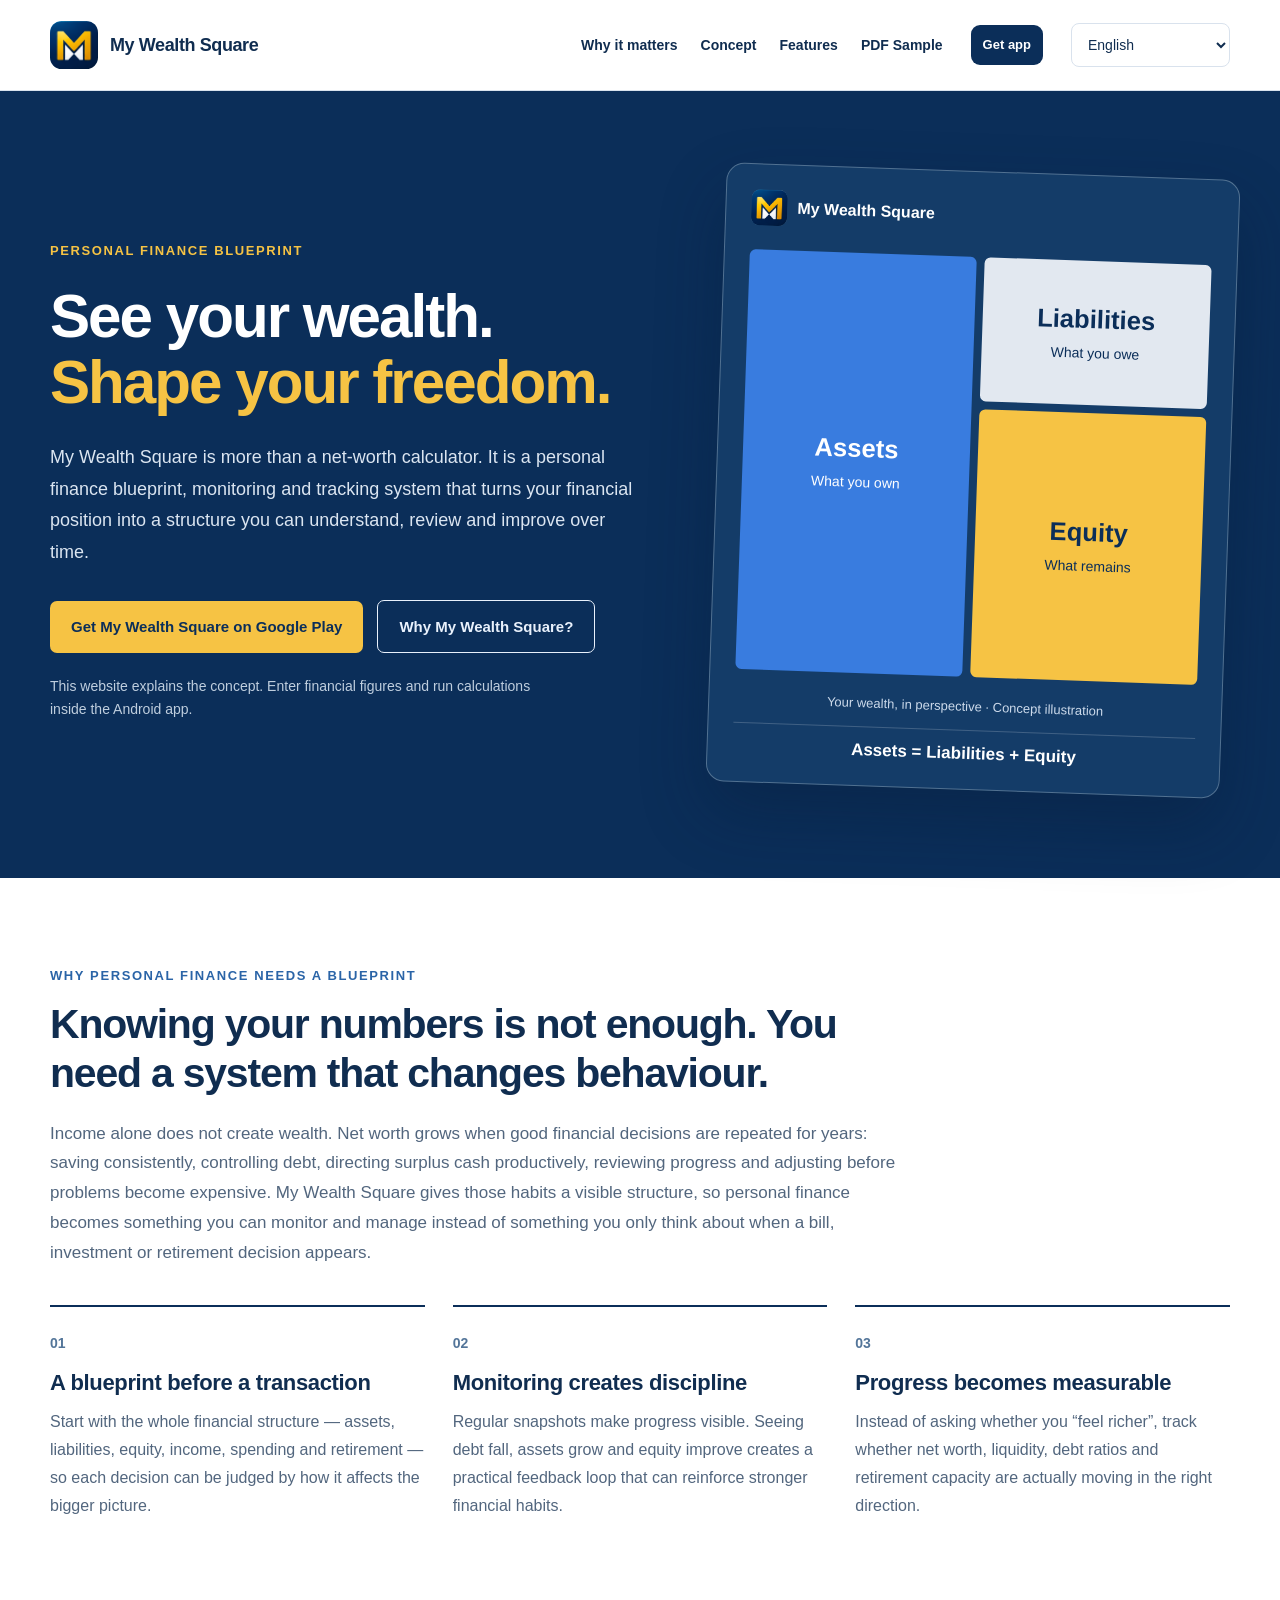
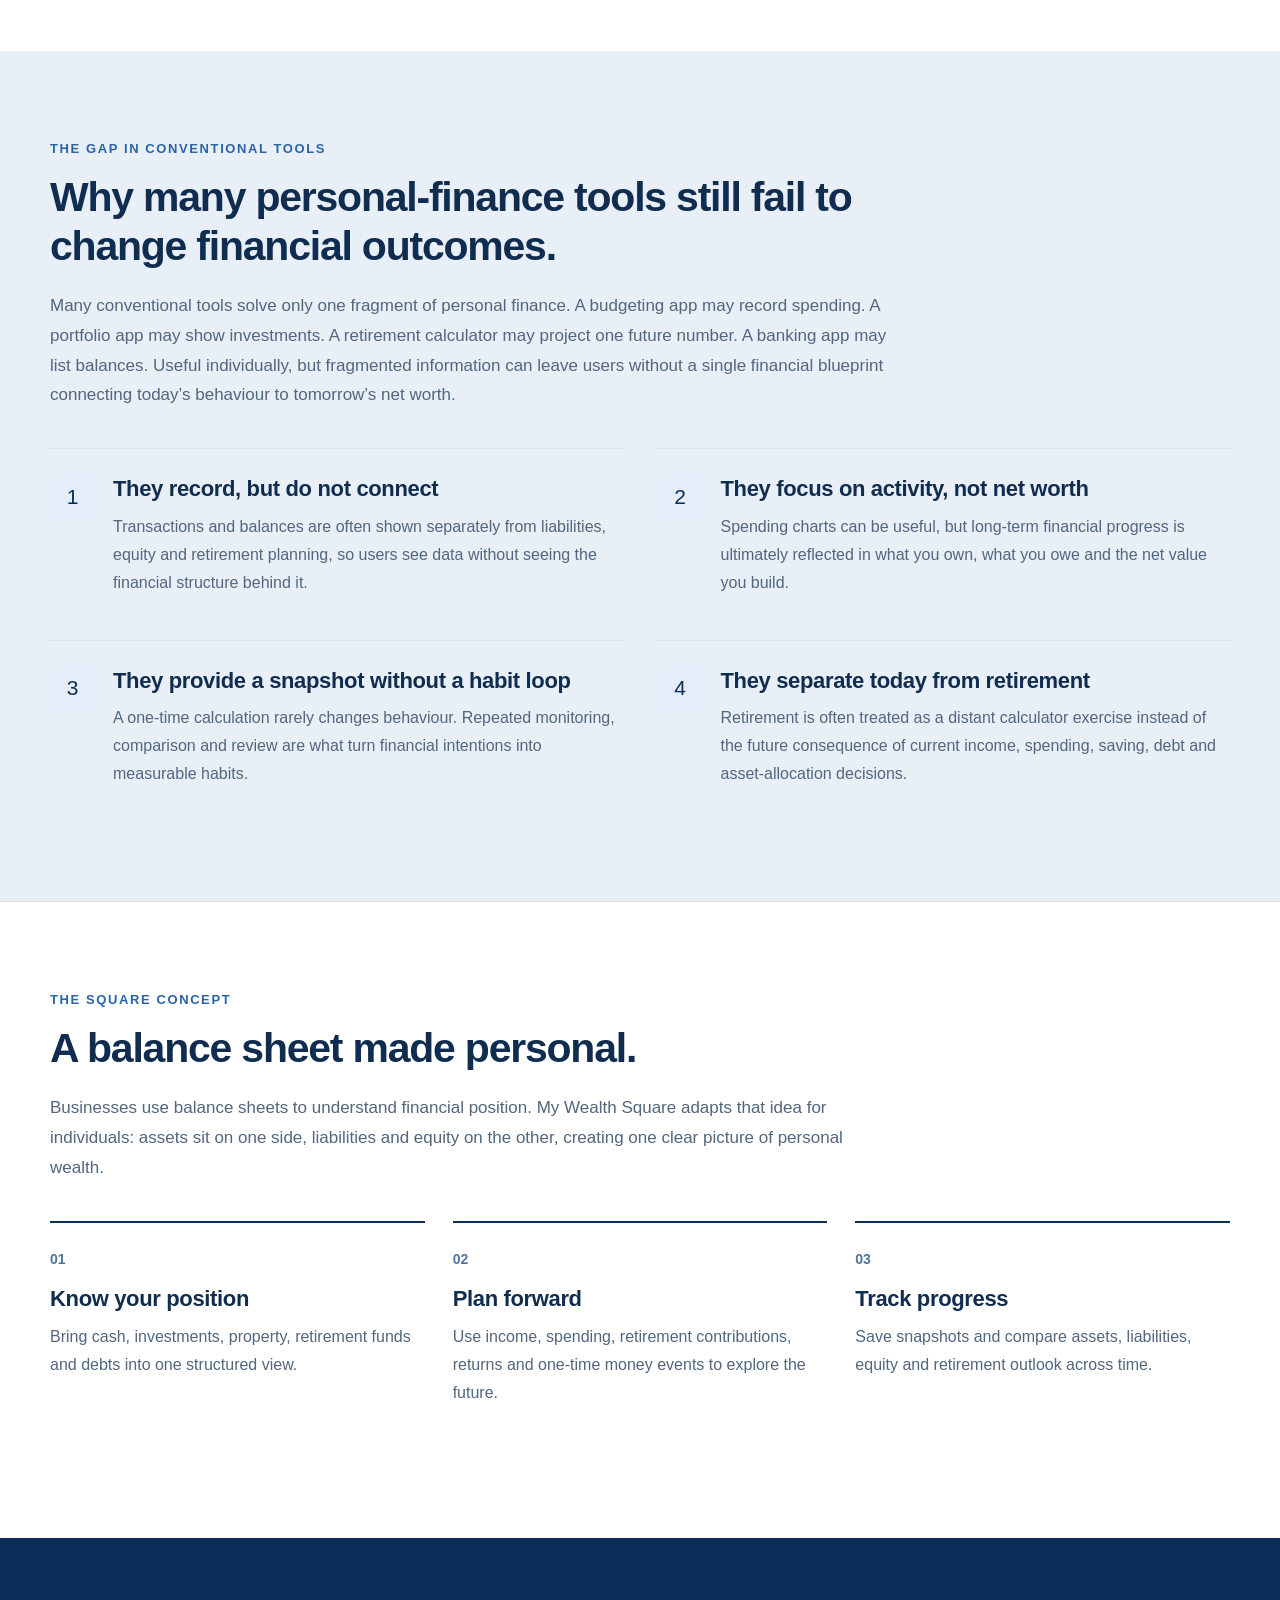
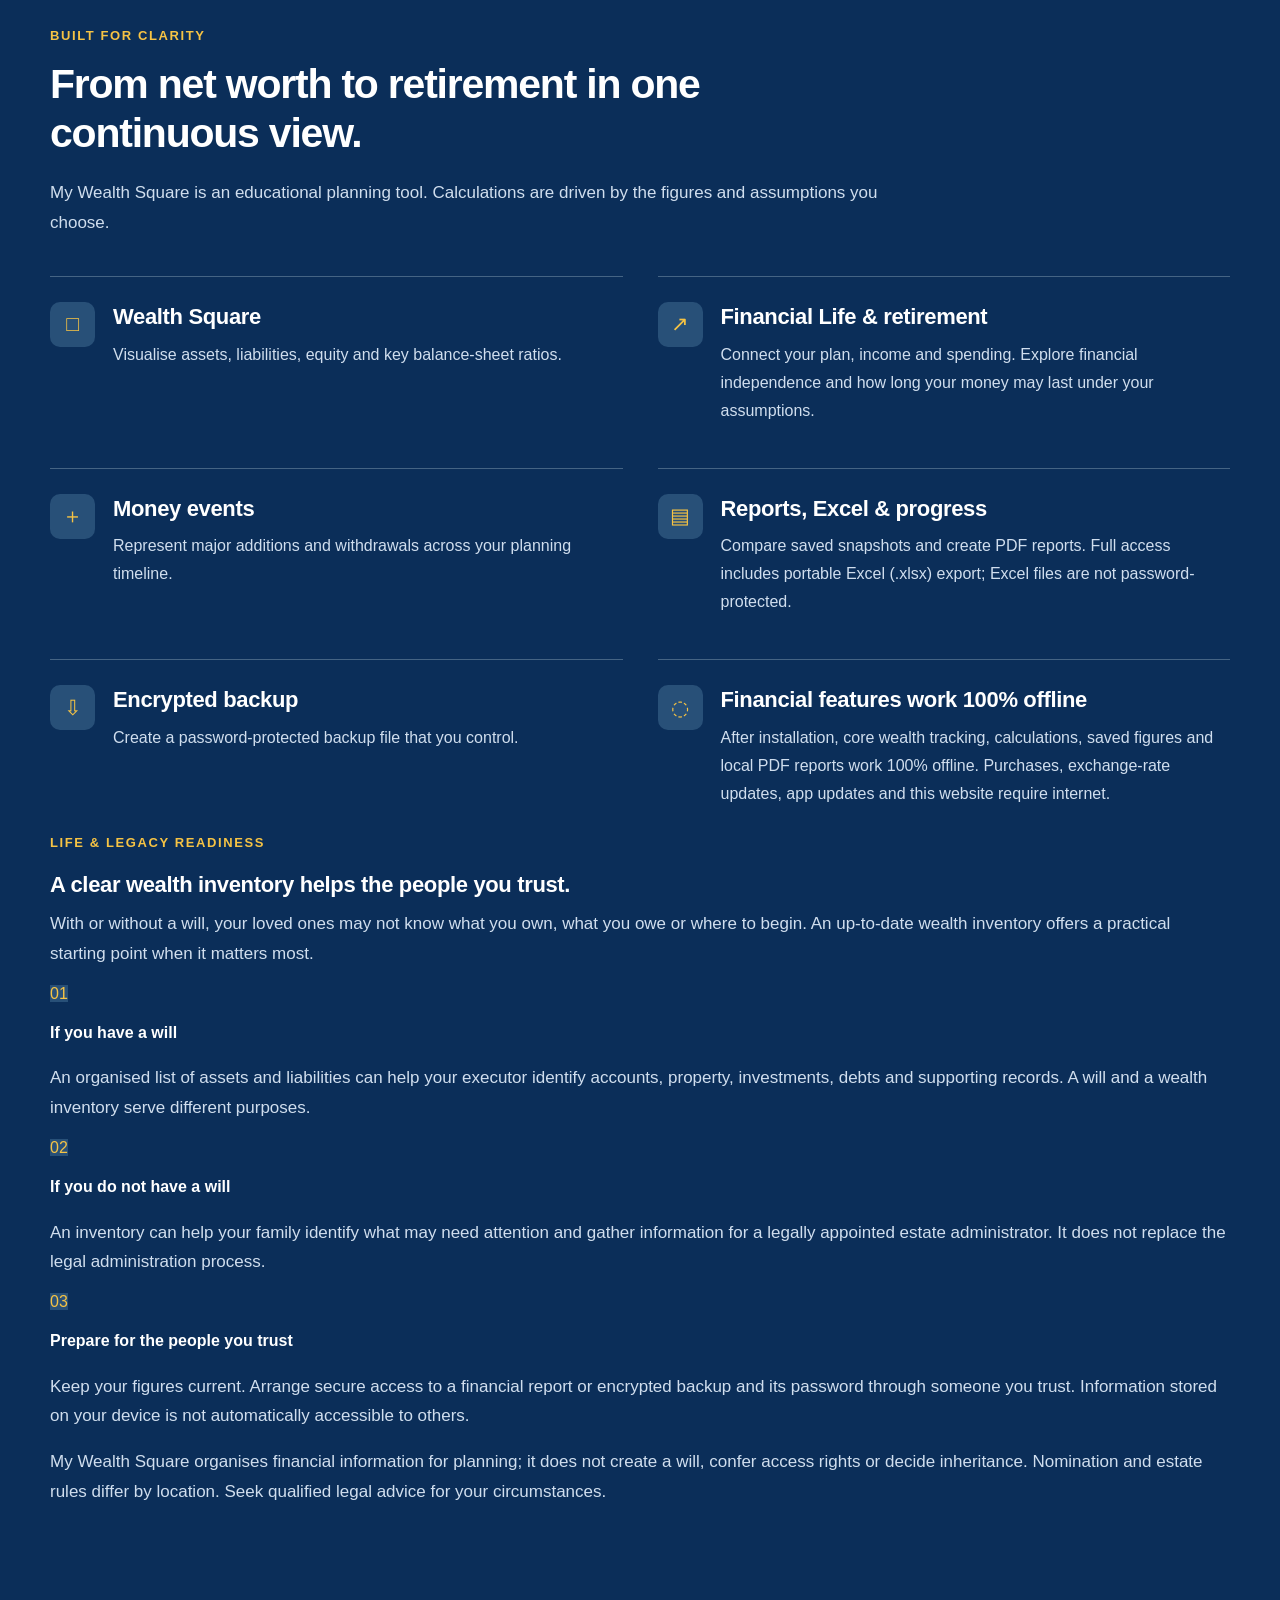
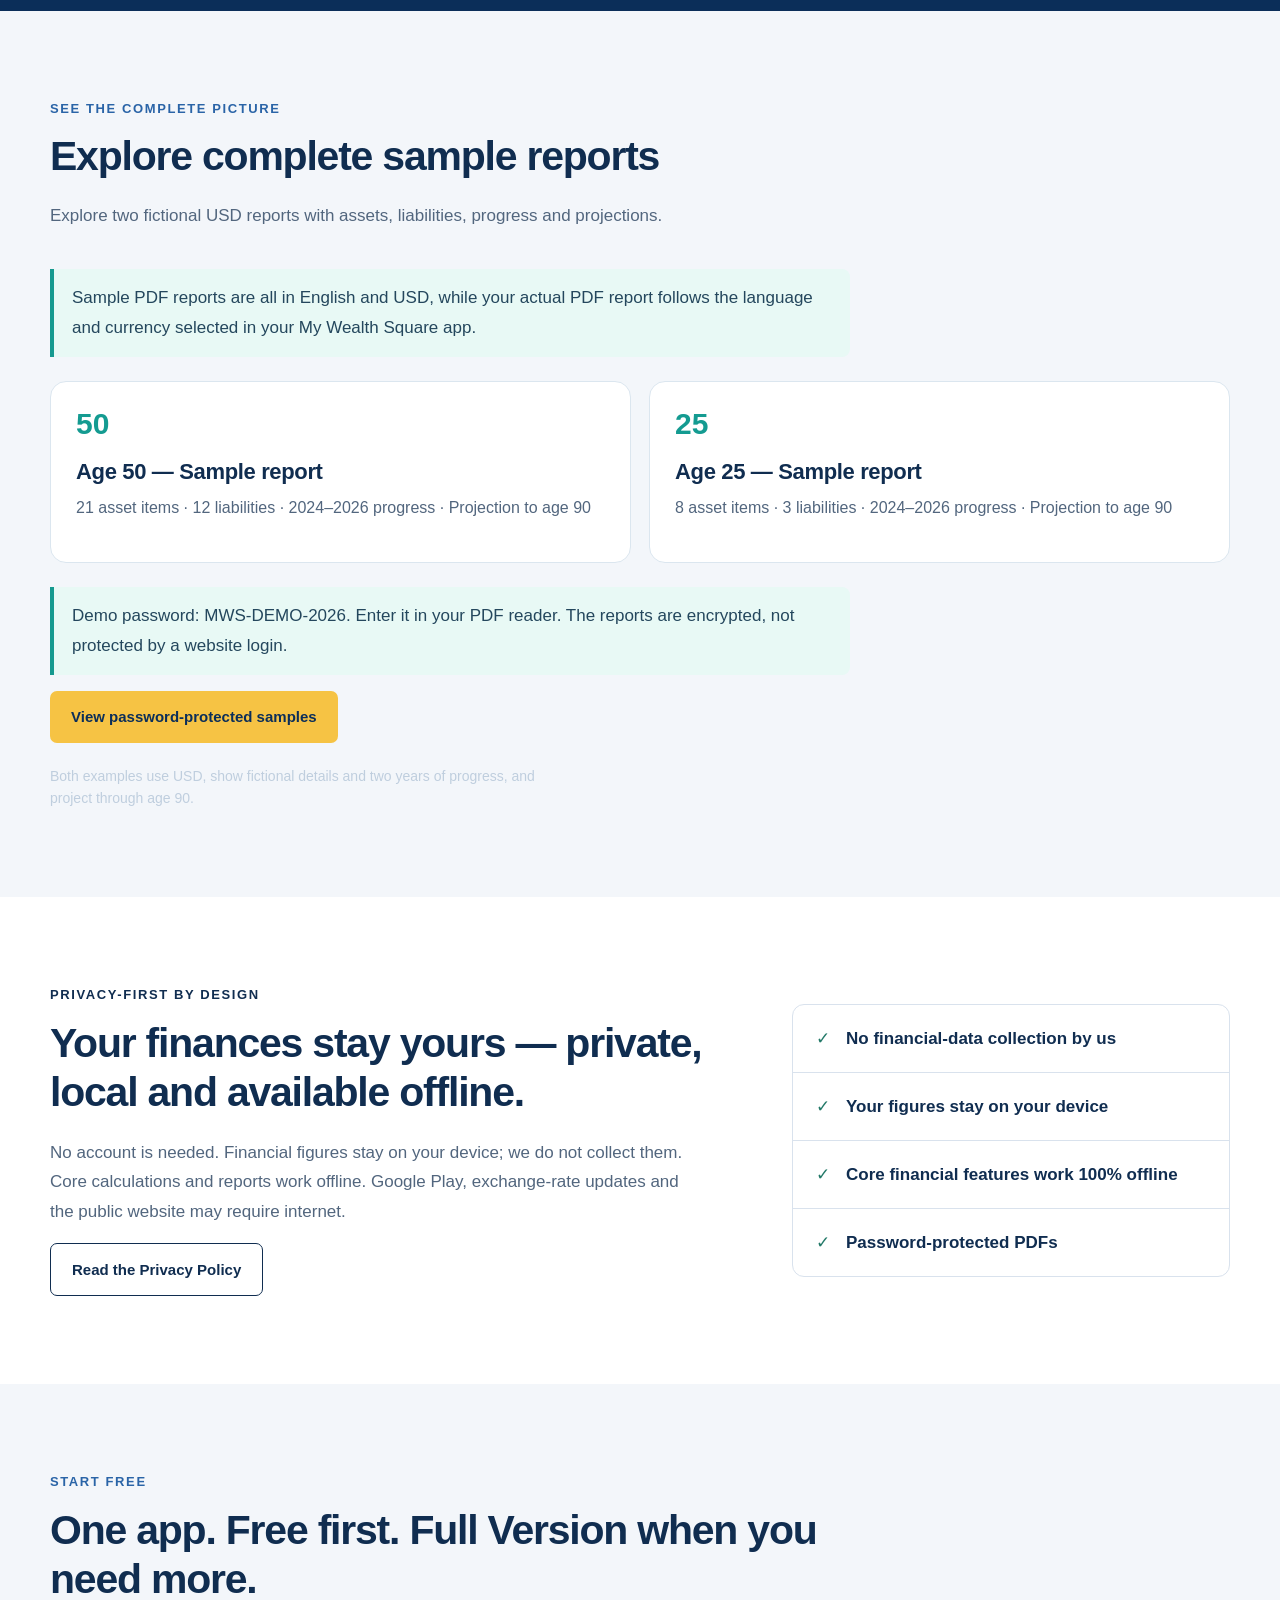
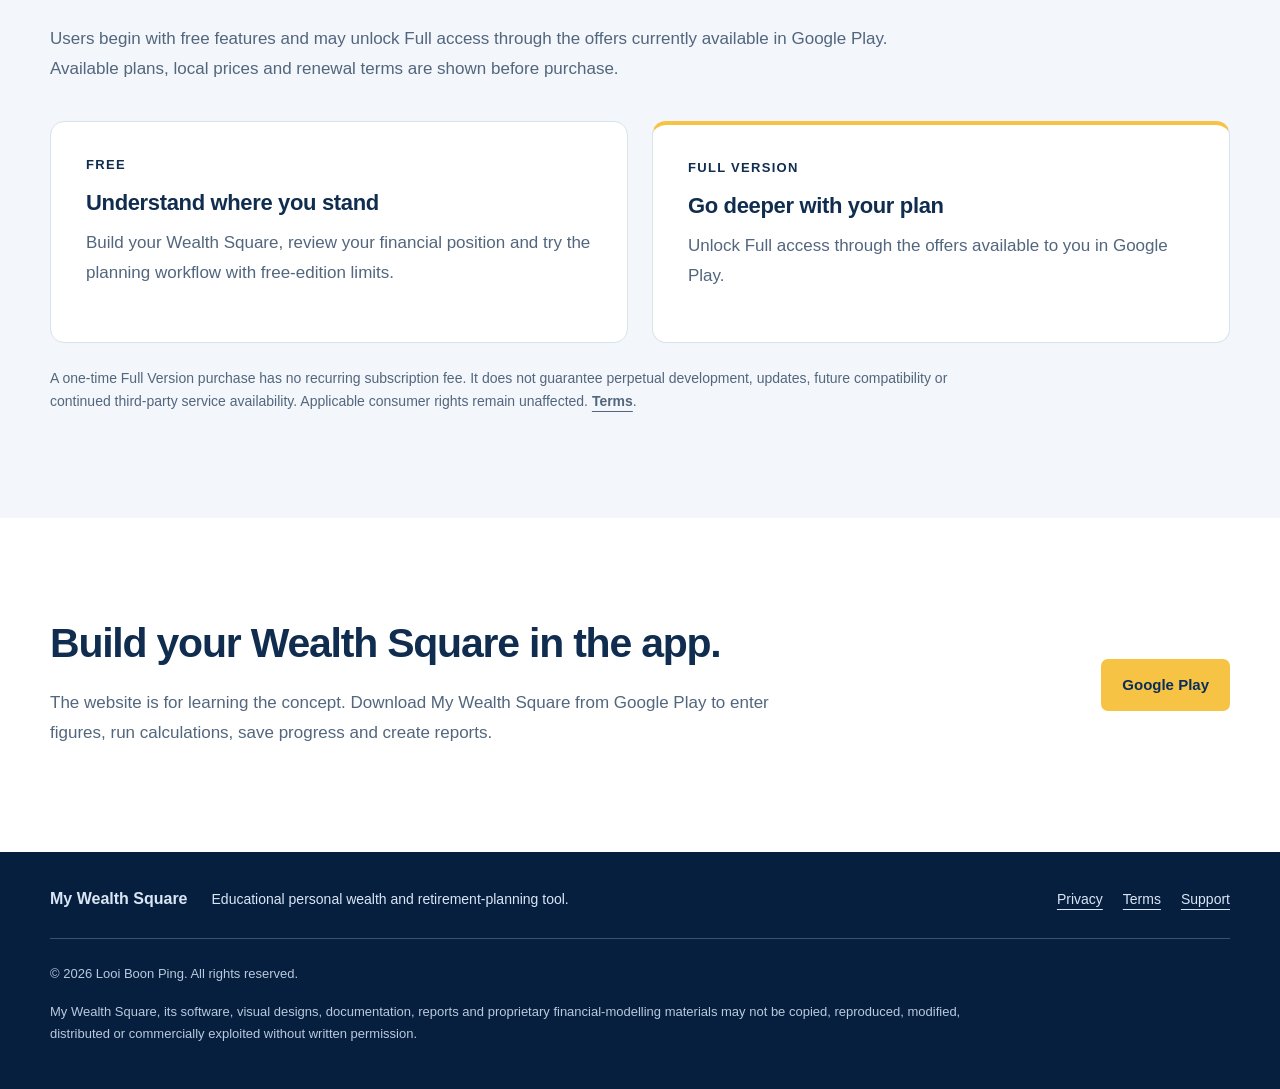
==== index.html @ 9daf4658 "Website: explain wealth inventory for loved ones with or without a will" ====
<!doctype html>
<html lang="en" translate="no" class="notranslate">
<head><link rel="icon" href="./assets/mws-approved-logo.jpg" type="image/jpeg">
  <meta charset="UTF-8" />
  <meta name="google" content="notranslate" />
  <meta name="viewport" content="width=device-width, initial-scale=1.0" />
  <meta name="google-site-verification" content="MlHco7fYLUif7n3JPSiI1gh4e2xzQkcpK6tDUPB565c" />
  <meta name="theme-color" content="#0b1f3a" />
  <meta name="description" content="My Wealth Square helps you organise a private wealth inventory, understand your net worth, plan your financial life and prepare clearer information for your loved ones." />
  <title>My Wealth Square — See your wealth. Shape your freedom.</title>
  <link rel="stylesheet" href="./styles.css" />
</head>
<body>
<header class="topbar">
  <div class="wrap nav">
    <a class="brand" href="./" aria-label="My Wealth Square home">
      <img src="./assets/mws-approved-logo.jpg" alt="" width="48" height="48">
      <span>My Wealth Square</span>
    </a>
    <nav class="links">
      <a href="#why" data-k="navWhy">Why it matters</a>
      <a href="#concept" data-k="navConcept">Concept</a>
      <a href="#features" data-k="navFeatures">Features</a>
      <a href="#samples" data-k="sampleNav">PDF Sample</a>
    </nav>
    <a class="nav-get-app" href="https://play.google.com/store/apps/details?id=com.lbp.balancesheetsquare" rel="noopener" data-k="headerGetApp">Get app</a>
    <label class="language"><span class="sr-only">Language</span><select id="language" aria-label="Language"><option value="en">English</option><option value="bm">Bahasa Melayu</option><option value="zh">简体中文</option><option value="zh-TW">繁體中文</option><option value="th">ไทย</option><option value="ja">日本語</option><option value="ko">한국어</option><option value="vi">Tiếng Việt</option></select></label>
  </div>
</header>

<main>
<section class="hero">
  <div class="wrap hero-grid">
    <div>
      <div class="eyebrow" data-k="eyebrow">PERSONAL FINANCE BLUEPRINT</div>
      <h1 data-k-html="heroTitle">See your wealth.<br><span>Shape your freedom.</span></h1>
      <p class="lead" data-k="heroBody">My Wealth Square is more than a net-worth calculator. It is a personal finance blueprint, monitoring and tracking system that turns your financial position into a structure you can understand, review and improve over time.</p>
      <div class="actions">
        <a class="btn primary" href="https://play.google.com/store/apps/details?id=com.lbp.balancesheetsquare" rel="noopener" data-k="playButton">Get My Wealth Square on Google Play</a>
        <a class="btn ghost" href="#why" data-k="learnButton">Why My Wealth Square?</a>
      </div>
      <p class="note" data-k="websiteOnly">This website explains the concept. Enter financial figures and run calculations inside the Android app.</p>
    </div>
    <div class="visual-card" aria-label="Balance sheet square concept"><div class="visual-heading"><img src="./assets/mws-approved-logo.jpg" alt="" width="36" height="36"><span>My Wealth Square</span></div>
      <div class="square">
        <div class="assets"><strong data-k="assets">Assets</strong><small data-k="assetsNote">What you own</small></div>
        <div class="right">
          <div class="liabilities"><strong data-k="liabilities">Liabilities</strong><small data-k="liabilitiesNote">What you owe</small></div>
          <div class="equity"><strong data-k="equity">Equity</strong><small data-k="equityNote">What remains</small></div>
        </div>
      </div>
      <p class="concept-label" data-k="diagram">Your wealth, in perspective · Concept illustration</p><div class="formula" data-k="formula">Assets = Liabilities + Equity</div>
    </div>
  </div>
</section>

<section class="section white" id="why">
  <div class="wrap">
    <div class="section-head">
      <div class="kicker" data-k="whyKicker">WHY PERSONAL FINANCE NEEDS A BLUEPRINT</div>
      <h2 data-k="whyTitle">Knowing your numbers is not enough. You need a system that changes behaviour.</h2>
      <p data-k="whyBody">Income alone does not create wealth. Net worth grows when good financial decisions are repeated for years: saving consistently, controlling debt, directing surplus cash productively, reviewing progress and adjusting before problems become expensive. My Wealth Square gives those habits a visible structure, so personal finance becomes something you can monitor and manage instead of something you only think about when a bill, investment or retirement decision appears.</p>
    </div>
    <div class="three">
      <article class="card"><b>01</b><h3 data-k="why1Title">A blueprint before a transaction</h3><p data-k="why1Body">Start with the whole financial structure — assets, liabilities, equity, income, spending and retirement — so each decision can be judged by how it affects the bigger picture.</p></article>
      <article class="card"><b>02</b><h3 data-k="why2Title">Monitoring creates discipline</h3><p data-k="why2Body">Regular snapshots make progress visible. Seeing debt fall, assets grow and equity improve creates a practical feedback loop that can reinforce stronger financial habits.</p></article>
      <article class="card"><b>03</b><h3 data-k="why3Title">Progress becomes measurable</h3><p data-k="why3Body">Instead of asking whether you “feel richer”, track whether net worth, liquidity, debt ratios and retirement capacity are actually moving in the right direction.</p></article>
    </div>
  </div>
</section>

<section class="section" id="gap">
  <div class="wrap">
    <div class="section-head">
      <div class="kicker" data-k="gapKicker">THE GAP IN CONVENTIONAL TOOLS</div>
      <h2 data-k="gapTitle">Why many personal-finance tools still fail to change financial outcomes.</h2>
      <p data-k="gapBody">Many conventional tools solve only one fragment of personal finance. A budgeting app may record spending. A portfolio app may show investments. A retirement calculator may project one future number. A banking app may list balances. Useful individually, but fragmented information can leave users without a single financial blueprint connecting today’s behaviour to tomorrow’s net worth.</p>
    </div>
    <div class="features">
      <article><span>1</span><div><h3 data-k="g1Title">They record, but do not connect</h3><p data-k="g1Body">Transactions and balances are often shown separately from liabilities, equity and retirement planning, so users see data without seeing the financial structure behind it.</p></div></article>
      <article><span>2</span><div><h3 data-k="g2Title">They focus on activity, not net worth</h3><p data-k="g2Body">Spending charts can be useful, but long-term financial progress is ultimately reflected in what you own, what you owe and the net value you build.</p></div></article>
      <article><span>3</span><div><h3 data-k="g3Title">They provide a snapshot without a habit loop</h3><p data-k="g3Body">A one-time calculation rarely changes behaviour. Repeated monitoring, comparison and review are what turn financial intentions into measurable habits.</p></div></article>
      <article><span>4</span><div><h3 data-k="g4Title">They separate today from retirement</h3><p data-k="g4Body">Retirement is often treated as a distant calculator exercise instead of the future consequence of current income, spending, saving, debt and asset-allocation decisions.</p></div></article>
    </div>
  </div>
</section>

<section class="section white" id="concept">
  <div class="wrap">
    <div class="section-head">
      <div class="kicker" data-k="conceptKicker">THE SQUARE CONCEPT</div>
      <h2 data-k="conceptTitle">A balance sheet made personal.</h2>
      <p data-k="conceptBody">Businesses use balance sheets to understand financial position. My Wealth Square adapts that idea for individuals: assets sit on one side, liabilities and equity on the other, creating one clear picture of personal wealth.</p>
    </div>
    <div class="three">
      <article class="card"><b>01</b><h3 data-k="step1Title">Know your position</h3><p data-k="step1Body">Bring cash, investments, property, retirement funds and debts into one structured view.</p></article>
      <article class="card"><b>02</b><h3 data-k="step2Title">Plan forward</h3><p data-k="step2Body">Use income, spending, retirement contributions, returns and one-time money events to explore the future.</p></article>
      <article class="card"><b>03</b><h3 data-k="step3Title">Track progress</h3><p data-k="step3Body">Save snapshots and compare assets, liabilities, equity and retirement outlook across time.</p></article>
    </div>
  </div>
</section>

<section class="section" id="features">
  <div class="wrap">
    <div class="section-head"><div class="kicker" data-k="featuresKicker">BUILT FOR CLARITY</div><h2 data-k="featuresTitle">From net worth to life planning in one continuous view.</h2><p data-k="featuresBody">My Wealth Square is an educational planning tool. Calculations are driven by the figures and assumptions you choose.</p></div>
    <div class="features">
      <article><span>□</span><div><h3 data-k="f1Title">Wealth Square</h3><p data-k="f1Body">Visualise assets, liabilities, equity and key balance-sheet ratios.</p></div></article>
      <article><span>↗</span><div><h3 data-k="f2Title">Retirement planner</h3><p data-k="f2Body">Model pre-retirement accumulation and post-retirement spending.</p></div></article>
      <article><span>＋</span><div><h3 data-k="f3Title">Money events</h3><p data-k="f3Body">Represent major additions and withdrawals across your planning timeline.</p></div></article>
      <article><span>▤</span><div><h3 data-k="f4Title">Reports & progress</h3><p data-k="f4Body">Create reports and keep a clearer record of changes over time.</p></div></article>
      <article><span>⇩</span><div><h3 data-k="f5Title">Encrypted backup</h3><p data-k="f5Body">Create a password-protected backup file that you control.</p></div></article>
      <article><span>◌</span><div><h3 data-k="f6Title">Financial features work 100% offline</h3><p data-k="f6Body">After installation, core wealth tracking, calculations, saved figures and local PDF reports work 100% offline. Purchases, exchange-rate updates, app updates and this website require internet.</p></div></article>
    </div>

    <div class="legacy-panel" id="legacy">
      <div class="legacy-panel-intro">
        <div class="kicker" data-k="legacyKicker">LIFE &amp; LEGACY READINESS</div>
        <h3 data-k="legacyTitle">A clear wealth inventory helps the people you trust.</h3>
        <p data-k="legacyIntro">With or without a will, your loved ones may not know what you own, what you owe or where to begin. An up-to-date wealth inventory offers a practical starting point when it matters most.</p>
      </div>
      <div class="legacy-cards">
        <article>
          <span class="legacy-card-number">01</span>
          <h4 data-k="legacyWillTitle">If you have a will</h4>
          <p data-k="legacyWillBody">An organised list of assets and liabilities can help your executor identify accounts, property, investments, debts and supporting records. A will and a wealth inventory serve different purposes.</p>
        </article>
        <article>
          <span class="legacy-card-number">02</span>
          <h4 data-k="legacyNoWillTitle">If you do not have a will</h4>
          <p data-k="legacyNoWillBody">An inventory can help your family identify what may need attention and gather information for a legally appointed estate administrator. It does not replace the legal administration process.</p>
        </article>
        <article>
          <span class="legacy-card-number">03</span>
          <h4 data-k="legacyPrepareTitle">Prepare for the people you trust</h4>
          <p data-k="legacyPrepareBody">Keep your figures current. Arrange secure access to a financial report or encrypted backup and its password through someone you trust. Information stored on your device is not automatically accessible to others.</p>
        </article>
      </div>
      <p class="legacy-disclaimer" data-k="legacyDisclaimer">My Wealth Square organises financial information for planning; it does not create a will, confer access rights or decide inheritance. Nomination and estate rules differ by location. Seek qualified legal advice for your circumstances.</p>
    </div>
  </div>
</section>

<section class="section sample-reports" id="samples">
  <div class="wrap">
    <div class="section-head"><div class="kicker" data-k="sampleKicker">SAMPLE FINANCIAL REPORTS</div>
      <h2 data-k="sampleTitle">Explore complete sample reports</h2>
      <p data-k="sampleDesc">Explore two fictional USD reports with assets, liabilities, progress and projections.</p>
    </div>
    <p class="sample-note"><span lang="en">Sample PDF reports are all in English and USD, while your actual PDF report follows the language and currency selected in your My Wealth Square app.</span><span class="sample-translated-notice" data-k="sampleUsdAndLanguageNotice" hidden></span></p>
    <div class="sample-card-grid">
      <article class="card"><b>50</b><h3 data-k="sampleFifty">Age 50 — Sample report</h3><p data-k="sampleMeta50">21 asset items · 12 liabilities · 2024–2026 progress · Projection to age 90</p></article>
      <article class="card"><b>25</b><h3 data-k="sampleTwenty">Age 25 — Sample report</h3><p data-k="sampleMeta25">8 asset items · 3 liabilities · 2024–2026 progress · Projection to age 90</p></article>
    </div>
    <p class="sample-note" data-k="samplePassword">Demo password: MWS-DEMO-2026. Enter it in your PDF viewer. The PDFs are encrypted, not protected by a website login.</p>
    <a class="btn primary" href="./sample-reports.html" data-k="sampleOpen">View password-protected samples</a>
    <p class="note" data-k="sampleWhat">Both examples use USD, show fictional details and two years of progress, and project through age 90.</p>
  </div>
</section>

<section class="section white" id="privacy">
  <div class="wrap privacy-box">
    <div><div class="eyebrow" data-k="privacyKicker">PRIVACY-FIRST BY DESIGN</div><h2 data-k="privacyTitle">Your financial figures stay under your control.</h2><p data-k="privacyBody">No account is required. Financial figures entered in My Wealth Square are stored locally on your device. The app does not use advertising or analytics SDKs and does not connect to your bank or investment accounts.</p><a class="btn ghost" href="./privacy.html" data-k="privacyButton">Read the Privacy Policy</a></div>
    <div class="privacy-list"><div data-k="p1">No account required</div><div data-k="p2">Local financial data</div><div data-k="p3">No advertising SDK</div><div data-k="p4">No financial-account connection</div></div>
  </div>
</section>

<section class="section">
  <div class="wrap">
    <div class="section-head"><div class="kicker" data-k="plansKicker">START FREE</div><h2 data-k="plansTitle">One app. Free first. Full Version when you need more.</h2><p data-k="plansBody">Users begin with free features and may unlock Full access through the offers currently available in Google Play. Available plans, local prices and renewal terms are shown before purchase.</p></div>
    <div class="plans">
      <article><div class="tag" data-k="freeLabel">FREE</div><h3 data-k="freeTitle">Understand where you stand</h3><p data-k="freeBody">Build your Wealth Square, review your financial position and try the planning workflow with free-edition limits.</p></article>
      <article class="full"><div class="tag" data-k="fullLabel">FULL VERSION</div><h3 data-k="fullTitle">Go deeper with your plan</h3><p data-k="fullBody">Unlock Full access through the offers available to you in Google Play.</p></article>
    </div>
    <p class="purchase-note"><span data-k="plansLegal">A one-time Full Version purchase has no recurring subscription fee. It does not guarantee perpetual development, updates, future compatibility or continued third-party service availability. Applicable consumer rights remain unaffected.</span> <a href="./terms.html#one-time-purchase" data-k="terms">Terms of Use</a>.</p>
  </div>
</section>

<section class="section white" id="download">
  <div class="wrap download-box"><div><h2 data-k="downloadTitle">Build your Wealth Square in the app.</h2><p data-k="downloadBody">The website is for learning the concept. Download My Wealth Square from Google Play to enter figures, run calculations, save progress and create reports.</p></div><a class="btn primary" href="https://play.google.com/store/apps/details?id=com.lbp.balancesheetsquare" rel="noopener">Google Play</a></div>
</section>
</main>

<footer>
  <div class="wrap footer-row"><strong>My Wealth Square</strong><span data-k="footerText">Educational personal wealth and retirement-planning tool.</span><div><a href="./privacy.html" data-k="navPrivacy">Privacy</a><a href="./terms.html" data-k="terms">Terms</a><a href="./support.html" data-k="support">Support</a></div></div>
  <div class="wrap copyright">
    <p>© 2026 Looi Boon Ping. <span data-k="rights">All rights reserved.</span></p>
    <p data-k="copyright">My Wealth Square, its software, visual designs, documentation, reports and proprietary financial-modelling materials may not be copied, reproduced, modified, distributed or commercially exploited without written permission.</p>
  </div>
</footer>
<script src="./copy.js?v=20261112-legacy1"></script><script src="./site.js?v=20261014-nav4"></script>
</body>
</html>
---- styles.css ----
@font-face{font-family:system;src:local('Inter')} :root{--navy:#0b2e59;--ink:#102d50;--gold:#f6c344;--blue:#1462c4;--muted:#52667e;--line:#d9e2ed;--paper:#f3f6fa;font-family:system,Inter,-apple-system,BlinkMacSystemFont,'Segoe UI',sans-serif;color:var(--ink);background:var(--paper);font-synthesis:none}*{box-sizing:border-box}body{margin:0}html{scroll-behavior:smooth;scroll-padding-top:110px}a{color:inherit;text-underline-offset:5px}button,select{font:inherit}a:focus-visible,select:focus-visible{outline:3px solid #d49908;outline-offset:5px}img{display:block;max-width:100%}.wrap{width:min(1180px,calc(100% - 64px));margin:auto}.topbar{background:#fff;border-bottom:1px solid var(--line);position:sticky;top:0;z-index:10}.nav{display:flex;align-items:center;gap:28px;min-height:90px}.brand{display:flex;gap:12px;align-items:center;text-decoration:none;font-size:18px;font-weight:750;white-space:nowrap;letter-spacing:-.4px}.brand img{border-radius:12px}.links{display:flex;gap:23px;margin-left:auto}.links a{font-size:14px;font-weight:600;text-decoration:none}.links a:hover{color:var(--blue)}.language select{max-width:160px;padding:12px 28px 12px 12px;border:1px solid var(--line);border-radius:8px;background:#fff;color:var(--ink);font-size:14px;min-height:44px}.release-bar{text-align:center;padding:13px 24px;color:var(--navy);background:#f9e8b4;font-size:14px;font-weight:650}.hero{background:var(--navy);color:#fff;padding:80px 0 88px;position:relative}.hero-grid{display:grid;grid-template-columns:1.15fr 1fr;gap:75px;align-items:center}.eyebrow,.kicker{font-size:13px;font-weight:750;letter-spacing:1.6px;line-height:1.6}.hero .eyebrow{color:var(--gold)}h1{font-size:clamp(42px,4.7vw,66px);letter-spacing:-2px;line-height:1.1;font-weight:650;margin:22px 0 26px}h1 span{color:var(--gold)}.lead{font-size:18px;line-height:1.75;color:#dbe5f1;max-width:600px}.actions{display:flex;align-items:center;gap:14px;flex-wrap:wrap;margin-top:32px}.btn{display:inline-flex;align-items:center;justify-content:center;min-height:52px;text-align:center;text-decoration:none;padding:15px 21px;border-radius:7px;font-size:15px;font-weight:700;line-height:1.4}.btn.primary{background:var(--gold);color:var(--navy)}.btn.primary:hover{background:#ffda72}.btn.ghost{border:1px solid currentColor;background:transparent}.hero .btn.ghost{color:#e9f1fc}.note{font-size:14px;line-height:1.6;max-width:490px;color:#bfcede;margin:22px 0 0}.visual-card{padding:25px;background:#143c68;border:1px solid #517191;border-radius:18px;box-shadow:0 30px 65px #051a3655;transform:rotate(2deg)}.visual-heading{display:flex;align-items:center;gap:10px;font-weight:650;margin-bottom:24px}.visual-heading img{border-radius:8px}.square{display:grid;grid-template-columns:1fr 1fr;gap:8px;aspect-ratio:1.1}.assets,.liabilities,.equity{display:flex;flex-direction:column;justify-content:center;align-items:center;text-align:center;padding:18px 8px;gap:10px;border-radius:6px}.assets{background:#397cdf;color:white}.right{display:grid;grid-template-rows:35fr 65fr;gap:8px}.liabilities{background:#e2e8f0;color:var(--navy)}.equity{background:var(--gold);color:var(--navy)}.square strong{font-size:clamp(18px,2vw,26px);font-weight:650}.square small{font-size:14px;line-height:1.3}.formula{font-size:17px;text-align:center;padding-top:13px;border-top:1px solid #ffffff30;color:#fff;font-weight:650}.concept-label{font-size:13px;text-align:center;line-height:1.5;color:#ccdaeb;margin:20px 0 14px}.section{padding:88px 0}.white{background:white}.section-head{max-width:850px;margin-bottom:38px}.kicker{color:#2a64a7}h2{font-size:clamp(30px,3.2vw,44px);letter-spacing:-1.2px;line-height:1.2;margin:13px 0 20px;font-weight:650}h3{font-size:22px;line-height:1.35;letter-spacing:-.35px;font-weight:650;margin:16px 0 10px}p{font-size:17px;line-height:1.75;color:var(--muted);margin:0 0 16px}.three{display:grid;grid-template-columns:repeat(3,1fr);gap:28px}.card{padding:27px 0;border-top:2px solid var(--navy)}.card b{font-size:14px;color:#537599}.card p{font-size:16px}.features{display:grid;grid-template-columns:repeat(2,1fr);gap:18px 35px}.features article{display:flex;align-items:flex-start;gap:18px;padding:25px 0;border-top:1px solid var(--line)}.features article>span{display:flex;align-items:center;justify-content:center;flex:0 0 45px;height:45px;background:#e5edf8;color:var(--navy);border-radius:10px;font-size:21px}.features h3{margin:0 0 9px}.features p{margin:0;font-size:16px}#gap{background:#e9eff7}#concept{border-top:1px solid var(--line)}#features{background:var(--navy);color:#fff}#features .kicker{color:var(--gold)}#features p{color:#d0deee}#features article{border-color:#456484}#features article>span{background:#285078;color:var(--gold)}.privacy-box{display:grid;grid-template-columns:1.5fr 1fr;gap:85px;align-items:center}.privacy-list{display:grid;gap:0;border:1px solid var(--line);border-radius:12px;overflow:hidden}.privacy-list div{padding:23px;font-weight:650;border-bottom:1px solid var(--line);font-size:17px}.privacy-list div:last-child{border:0}.privacy-list div::before{content:'✓';margin-right:16px;color:#237968}.plans{display:grid;grid-template-columns:1fr 1fr;gap:24px}.plans article{background:#fff;border:1px solid var(--line);border-radius:14px;padding:35px}.plans .full{border-top:4px solid var(--gold)}.tag{font-size:13px;font-weight:750;letter-spacing:1.3px}.download-box{display:flex;align-items:center;justify-content:space-between;gap:55px}.download-box>div{max-width:770px}.download-box .btn{flex:0 0 auto}footer{background:#071f3e;color:#dae6f6;padding:38px 0 28px}.footer-row{display:flex;gap:24px;align-items:center;flex-wrap:wrap}.footer-row>span{font-size:14px;flex:1}.footer-row>div{display:flex;gap:20px;font-size:14px}.copyright{border-top:1px solid #3b516e;margin-top:30px;padding-top:24px}.copyright p{color:#b9c9dd;font-size:13px;line-height:1.7;max-width:960px}.sr-only{position:absolute;width:1px;height:1px;overflow:hidden;clip:rect(0,0,0,0)}.legal{max-width:920px;margin:50px auto 80px;width:calc(100% - 40px)}.legal-card{background:white;padding:clamp(24px,6vw,64px);border:1px solid var(--line);border-radius:16px}.legal h1{font-size:46px}.legal h2{font-size:27px;margin-top:36px}.legal li{font-size:17px;line-height:1.75;color:var(--muted)}.legal .back-link{display:inline-block;margin-bottom:25px}.support-box{background:var(--paper);padding:24px;border-radius:9px}.small{font-size:14px}.effective{font-size:14px}.legal a{overflow-wrap:anywhere}.language-notice{padding:15px;background:#f9e8b4;color:var(--navy);font-size:14px;border-radius:6px}.nav-legal{margin-left:auto}
@media(max-width:1000px){.nav{gap:18px}.links{gap:13px}.links a{font-size:13px}.hero-grid{gap:35px}.wrap{width:calc(100% - 44px)}.brand{font-size:16px}.brand img{width:40px;height:40px}.language select{max-width:135px}.hero{padding:60px 0}.privacy-box{gap:40px}.visual-card{padding:18px}}
@media(max-width:760px){.nav{min-height:78px;justify-content:space-between;flex-wrap:wrap;padding:16px 0;gap:14px}.brand{font-size:16px}.links{order:3;width:100%;margin:0;justify-content:space-between;padding-top:12px;border-top:1px solid var(--line)}.links a{font-size:14px}.wrap{width:calc(100% - 36px)}.hero-grid{grid-template-columns:1fr;gap:40px}.hero{padding:44px 0 60px}h1{font-size:clamp(39px,8.5vw,56px);letter-spacing:-1.3px}.lead{font-size:17px}.visual-card{transform:none;width:min(100%,440px);margin:auto}.square strong{font-size:24px}.square{aspect-ratio:1.22}.section{padding:56px 0}.three,.features,.privacy-box,.plans{grid-template-columns:1fr}.three{gap:6px}.card{padding:22px 0}.card h3{margin-top:10px}.features{gap:0}.privacy-box{gap:28px}.download-box{display:block}.download-box .btn{margin-top:12px}.footer-row{align-items:flex-start;flex-direction:column;gap:15px}.footer-row>div{flex-wrap:wrap}.legal h1{font-size:36px}.plans article{padding:26px}.actions .btn{font-size:14px}.language select{font-size:14px;max-width:145px}html{scroll-padding-top:150px}}
@media(prefers-reduced-motion:reduce){html{scroll-behavior:auto}}
/* Touch/pointer selection must not leave a keyboard focus halo. */
html[data-input-mode="pointer"] .language select:focus,
html[data-input-mode="pointer"] .language select:focus-visible{outline:none;box-shadow:none}

.brand img,.visual-heading img,.message-top img{object-fit:contain;border-radius:24%;}

.purchase-note{margin-top:24px;font-size:14px;line-height:1.7;max-width:900px}.purchase-note a{font-weight:650}

/* Complete encrypted-report examples */
.sample-reports .sample-card-grid{display:grid;grid-template-columns:repeat(2,minmax(0,1fr));gap:18px;margin:24px 0}
.sample-reports .sample-card-grid>.card{border:1px solid #dbe6ef;background:#fff;border-radius:16px;padding:25px}
.sample-reports .sample-card-grid>.card b{color:#149b91;font-size:30px}
.sample-reports .sample-card-grid>.card p{line-height:1.55}
.sample-reports .sample-note{max-width:800px;padding:14px 18px;border-left:4px solid #15998f;background:#e8f9f5;color:#24475d;border-radius:0 8px 8px 0}
.sample-reports .section-head{max-width:880px}
@media(max-width:680px){.sample-reports .sample-card-grid{grid-template-columns:1fr}}

/* Responsive navigation for long Malay, Vietnamese, Thai and Chinese labels. */
@media (max-width: 760px) {
  .nav .links { display:flex; flex-wrap:wrap; justify-content:center; gap:10px 16px; min-width:0; }
  .nav .links a { min-width:0; font-size:13px; line-height:1.35; text-align:center; overflow-wrap:anywhere; }
  .nav .brand { flex: 0 1 auto; min-width:0; }
}
@media (max-width: 420px) {
  .nav .links { display:grid; grid-template-columns:repeat(3,minmax(0,1fr)); gap:10px 8px; align-items:center; }
  .nav .links a { font-size:12px; line-height:1.35; }
  .nav .language select { max-width:min(38vw,145px); font-size:13px; }
  .brand { gap:8px; font-size:15px; }
}
.sample-item, .sample-hero { min-width:0; overflow-wrap:break-word; }
.sample-amount { overflow-wrap:anywhere; }

/* Compact five-item navigation: one row at every mobile width.
   Full accessible link names remain in the DOM; short localized visual
   labels keep even Malay, Thai and Vietnamese on a single row. */
@media (max-width:760px) {
  .nav .links {
    display:grid;
    grid-template-columns:repeat(5,minmax(0,1fr));
    width:100%;
    gap:2px;
    padding-top:10px;
    margin:0;
    flex-wrap:nowrap;
    align-items:center;
  }
  .nav .links a {
    display:block;
    min-width:0;
    overflow:hidden;
    white-space:nowrap;
    text-align:center;
    font-size:0;
    line-height:1.5;
    padding:7px 1px;
    text-overflow:clip;
  }
  .nav .links a::after {
    content:attr(data-mobile-label);
    font-size:clamp(10px,2.85vw,12px);
    font-weight:700;
  }
}

/* Give the mobile language selector room for "Bahasa Melayu" and other names. */
@media (max-width:760px) {
  .nav .language select {
    min-width:170px;
    max-width:min(100%,190px);
    font-size:13px;
  }
}

/* 2026-10-14: logo at upper left, language at upper right (both pages).
   Keep all five navigation links on the second row on small screens. */
@media (max-width:760px) {
  .topbar .nav {
    display:grid;
    grid-template-columns:minmax(0,1fr) auto;
    grid-template-rows:auto auto;
    align-items:center;
    justify-content:stretch;
    gap:8px 8px;
    padding:12px 0 10px;
    min-height:0;
  }
  .topbar .nav .brand {
    grid-column:1;grid-row:1;
    min-width:0;
    max-width:100%;
    font-size:clamp(12px,3.65vw,16px);
    line-height:1.2;
    white-space:nowrap;
    gap:7px;
    letter-spacing:-0.45px;
  }
  .topbar .nav .brand img {
    flex:0 0 auto;
    width:clamp(29px,9vw,40px);
    height:clamp(29px,9vw,40px);
  }
  .topbar .nav .language {
    grid-column:2;grid-row:1;
    justify-self:end;
    display:block;
    min-width:0;
  }
  .topbar .nav .language select {
    box-sizing:border-box;
    min-width:0;
    max-width:none;
    width:clamp(126px,35vw,160px);
    min-height:40px;
    padding:8px 21px 8px 8px;
    font-size:clamp(11px,3vw,13px);
  }
  .topbar .nav .links {
    grid-column:1/-1;
    grid-row:2;
    order:initial;
    margin:0;
    width:100%;
    min-width:0;
    border-top:1px solid var(--line);
  }
}

/* 2026-10-14: four links on lower mobile row; the app shortcut is in top row. */
.nav-get-app{display:inline-flex;align-items:center;justify-content:center;flex:0 0 auto;min-height:40px;
 padding:8px 12px;border-radius:9px;background:#0b2e59;color:white;
 text-decoration:none;text-align:center;font-size:13px;font-weight:750;line-height:1.15}
.nav-get-app:hover{background:#1954a1}
@media(max-width:760px){
 .topbar .nav{display:grid;grid-template-columns:minmax(0,1fr) auto auto;
    grid-template-rows:auto auto;gap:7px 6px;padding:11px 0 8px;align-items:center}
 .topbar .nav .brand{grid-column:1;grid-row:1;min-width:0;max-width:100%;
    font-size:clamp(13px,3.65vw,17px);gap:6px;white-space:normal;line-height:1.14}
 .topbar .nav .brand span{min-width:0;overflow-wrap:normal;white-space:normal}
 .topbar .nav .brand img{width:clamp(31px,9.5vw,42px);height:clamp(31px,9.5vw,42px)}
 .topbar .nav .nav-get-app{grid-column:2;grid-row:1;max-width:80px;
    min-width:45px;min-height:37px;padding:7px 7px;font-size:clamp(10px,2.8vw,12px)}
 .topbar .nav .language{grid-column:3;grid-row:1;justify-self:end;min-width:0}
 .topbar .nav .language select{width:clamp(95px,27vw,138px);
    min-width:0;max-width:100%;height:38px;min-height:38px;
    padding:7px 18px 7px 6px;font-size:clamp(10px,2.8vw,12px)}
 .topbar .nav .links{grid-column:1/-1;grid-row:2;display:grid;
    grid-template-columns:repeat(4,minmax(0,1fr));width:100%;
    gap:2px;margin:0;padding-top:8px;order:initial;border-top:1px solid var(--line)}
 .topbar .nav .links a{font-size:0;overflow:hidden;white-space:nowrap;
    text-overflow:clip;min-width:0;padding:7px 0;text-align:center}
 .topbar .nav .links a::after{font-size:clamp(10px,2.7vw,12px);font-weight:700}
}
@media(max-width:360px){.wrap{width:calc(100% - 24px)}.topbar .nav .brand{font-size:12px;gap:4px}.topbar .nav .brand img{width:29px;height:29px}}

/* The original English sample-PDF notice remains visible with a translation beneath it. */
.sample-translated-notice:not([hidden]){display:block;margin-top:8px;font-size:.92em;line-height:1.5}
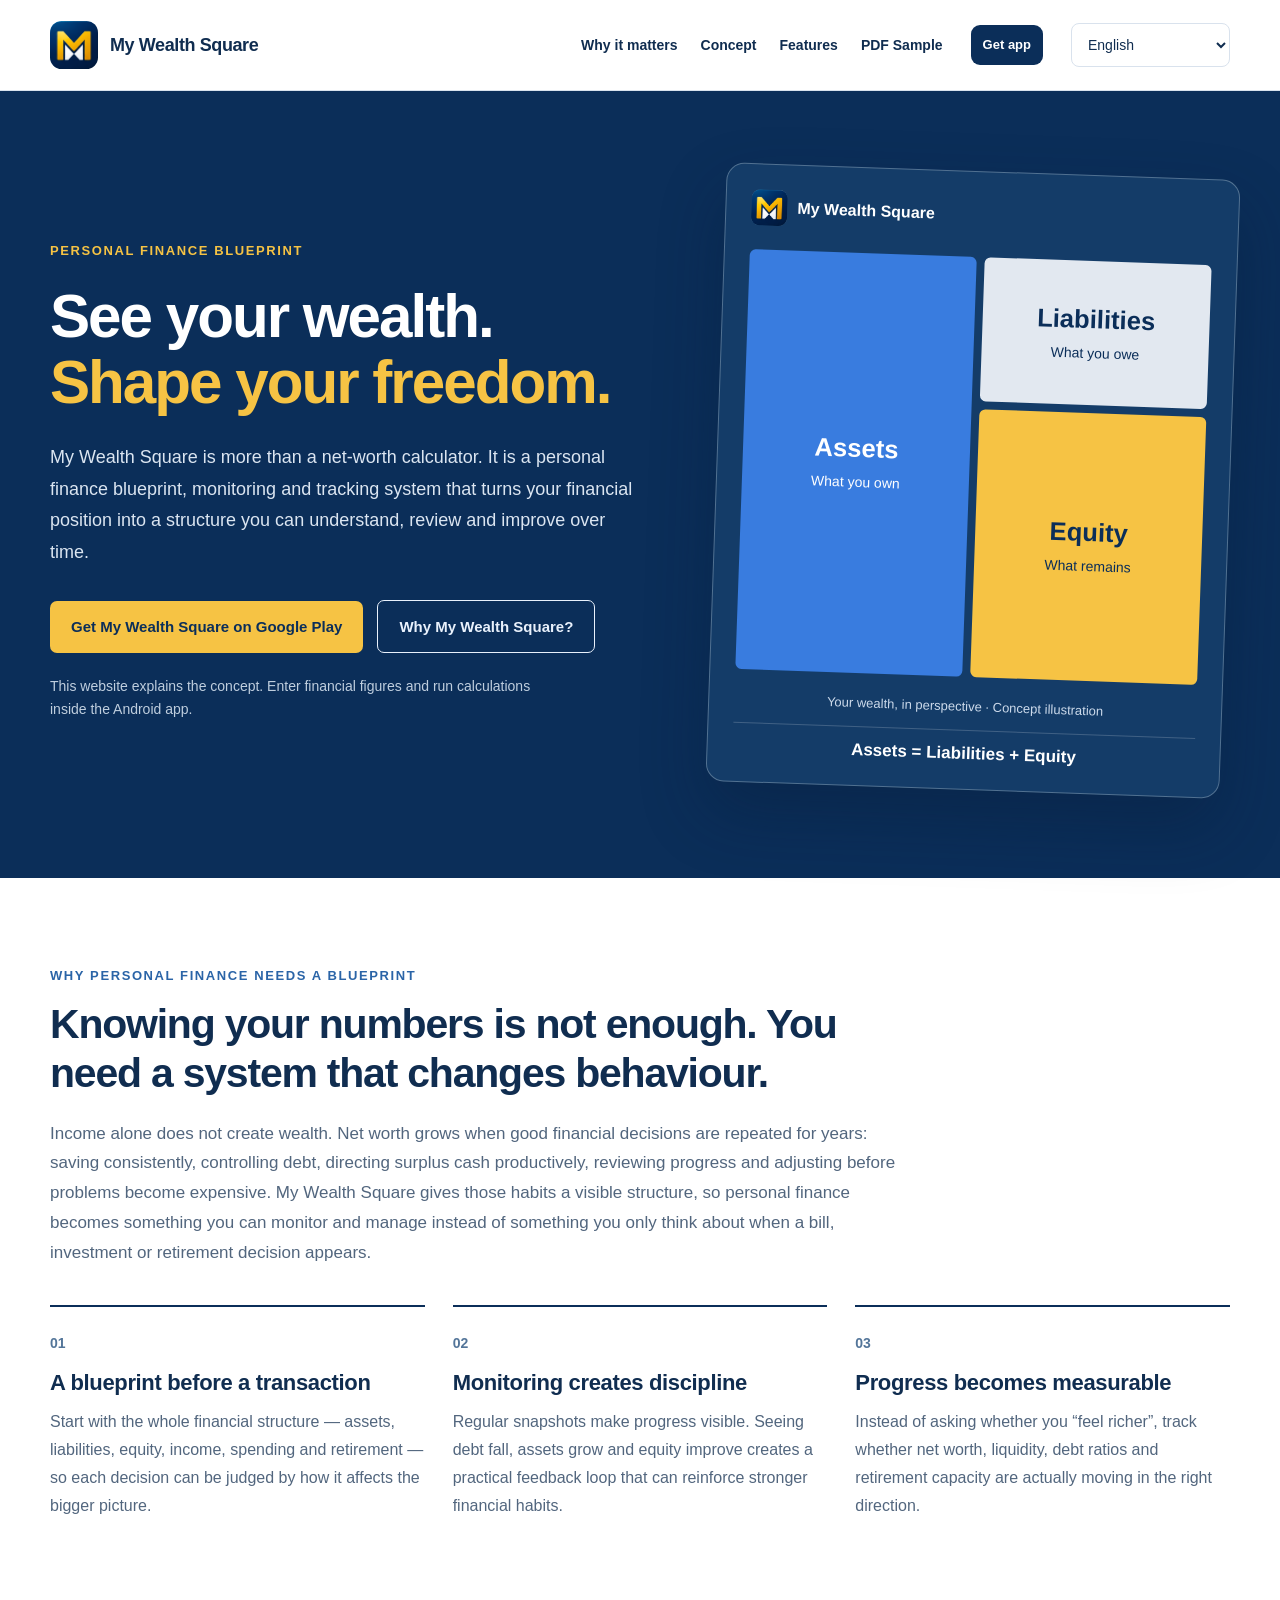
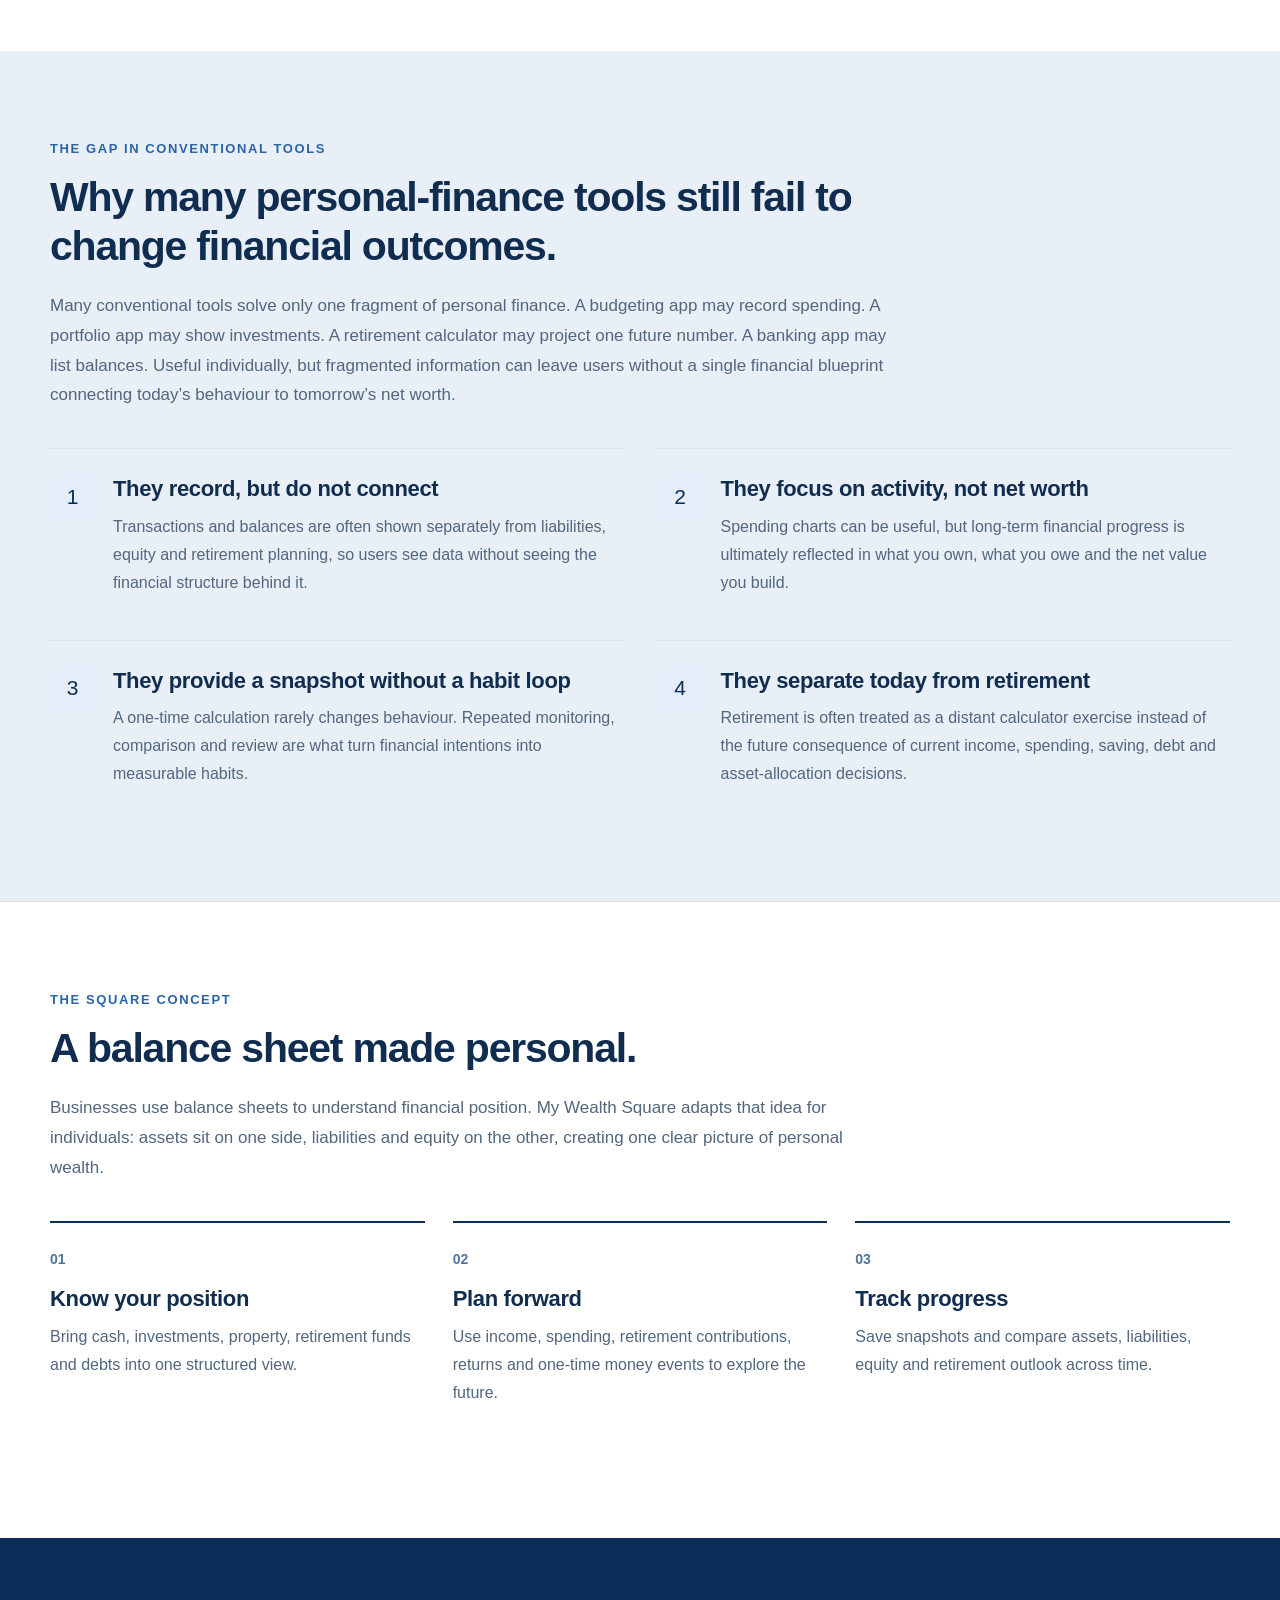
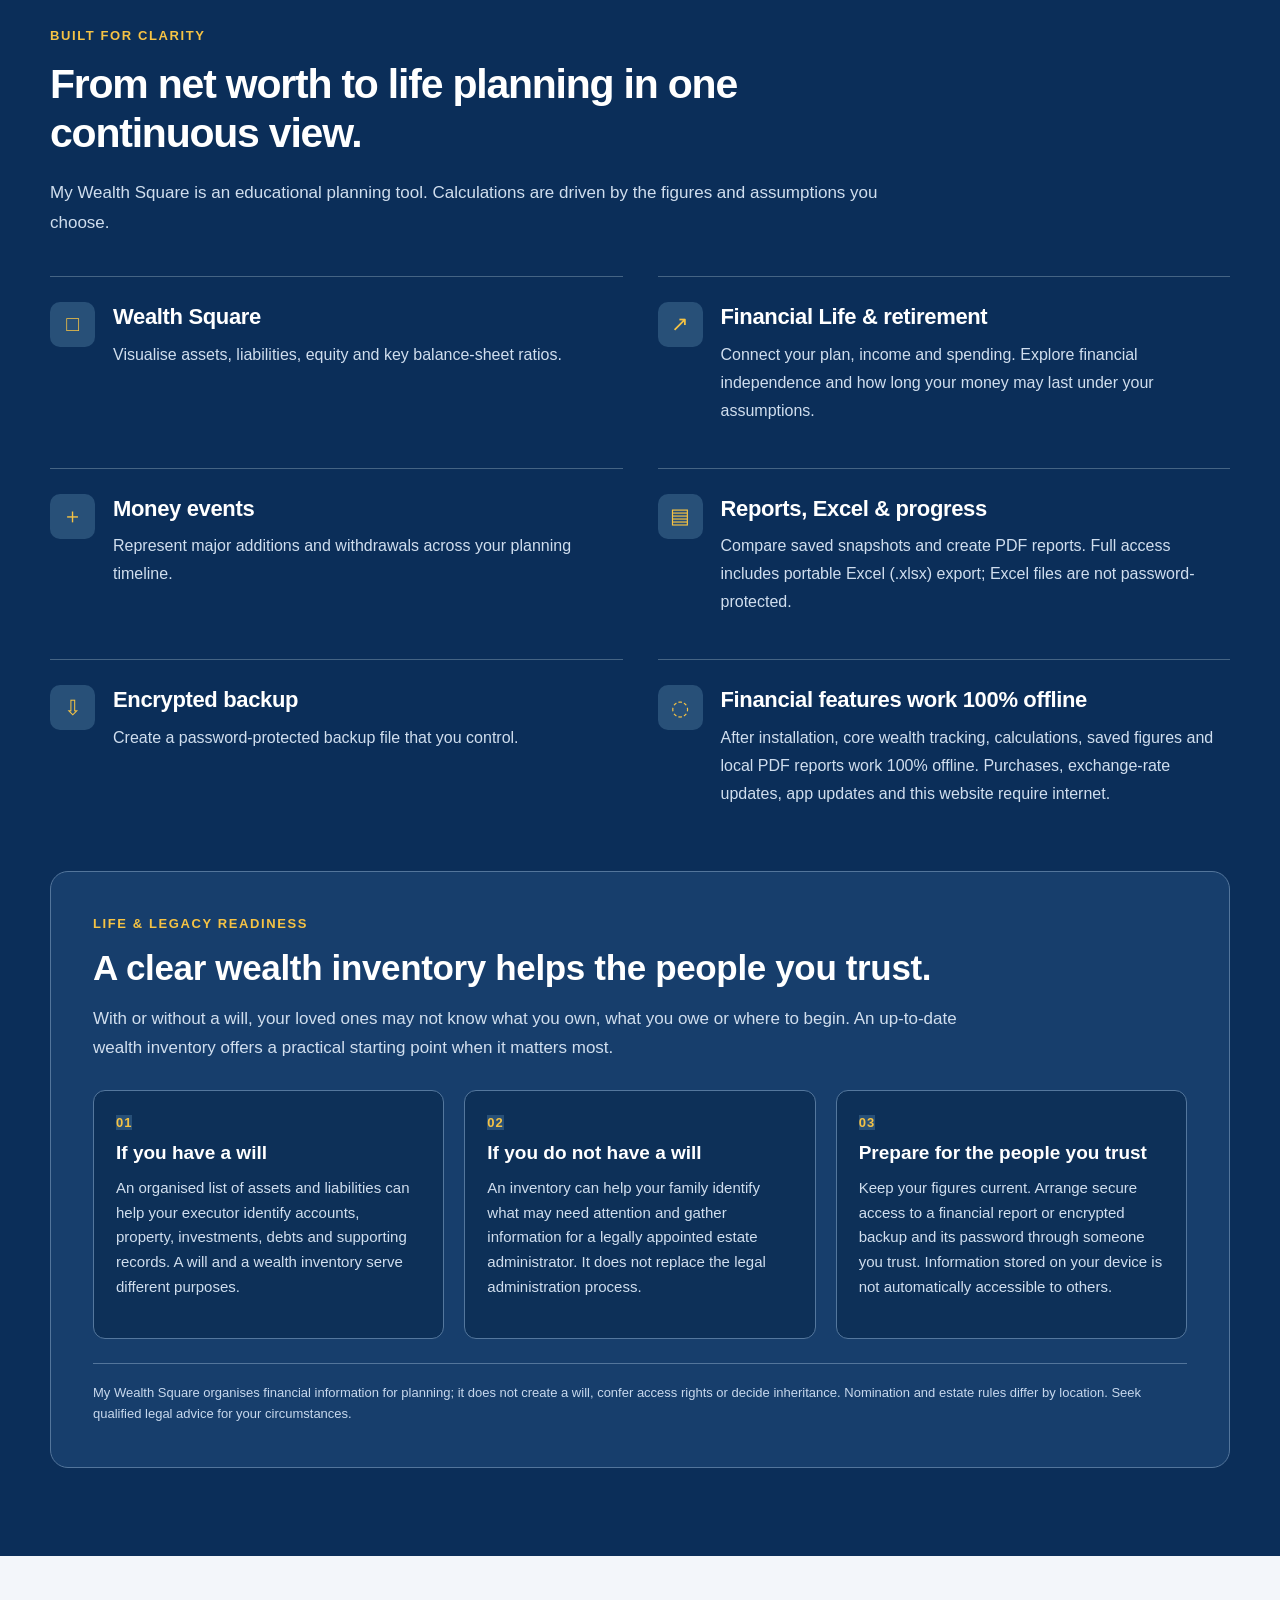
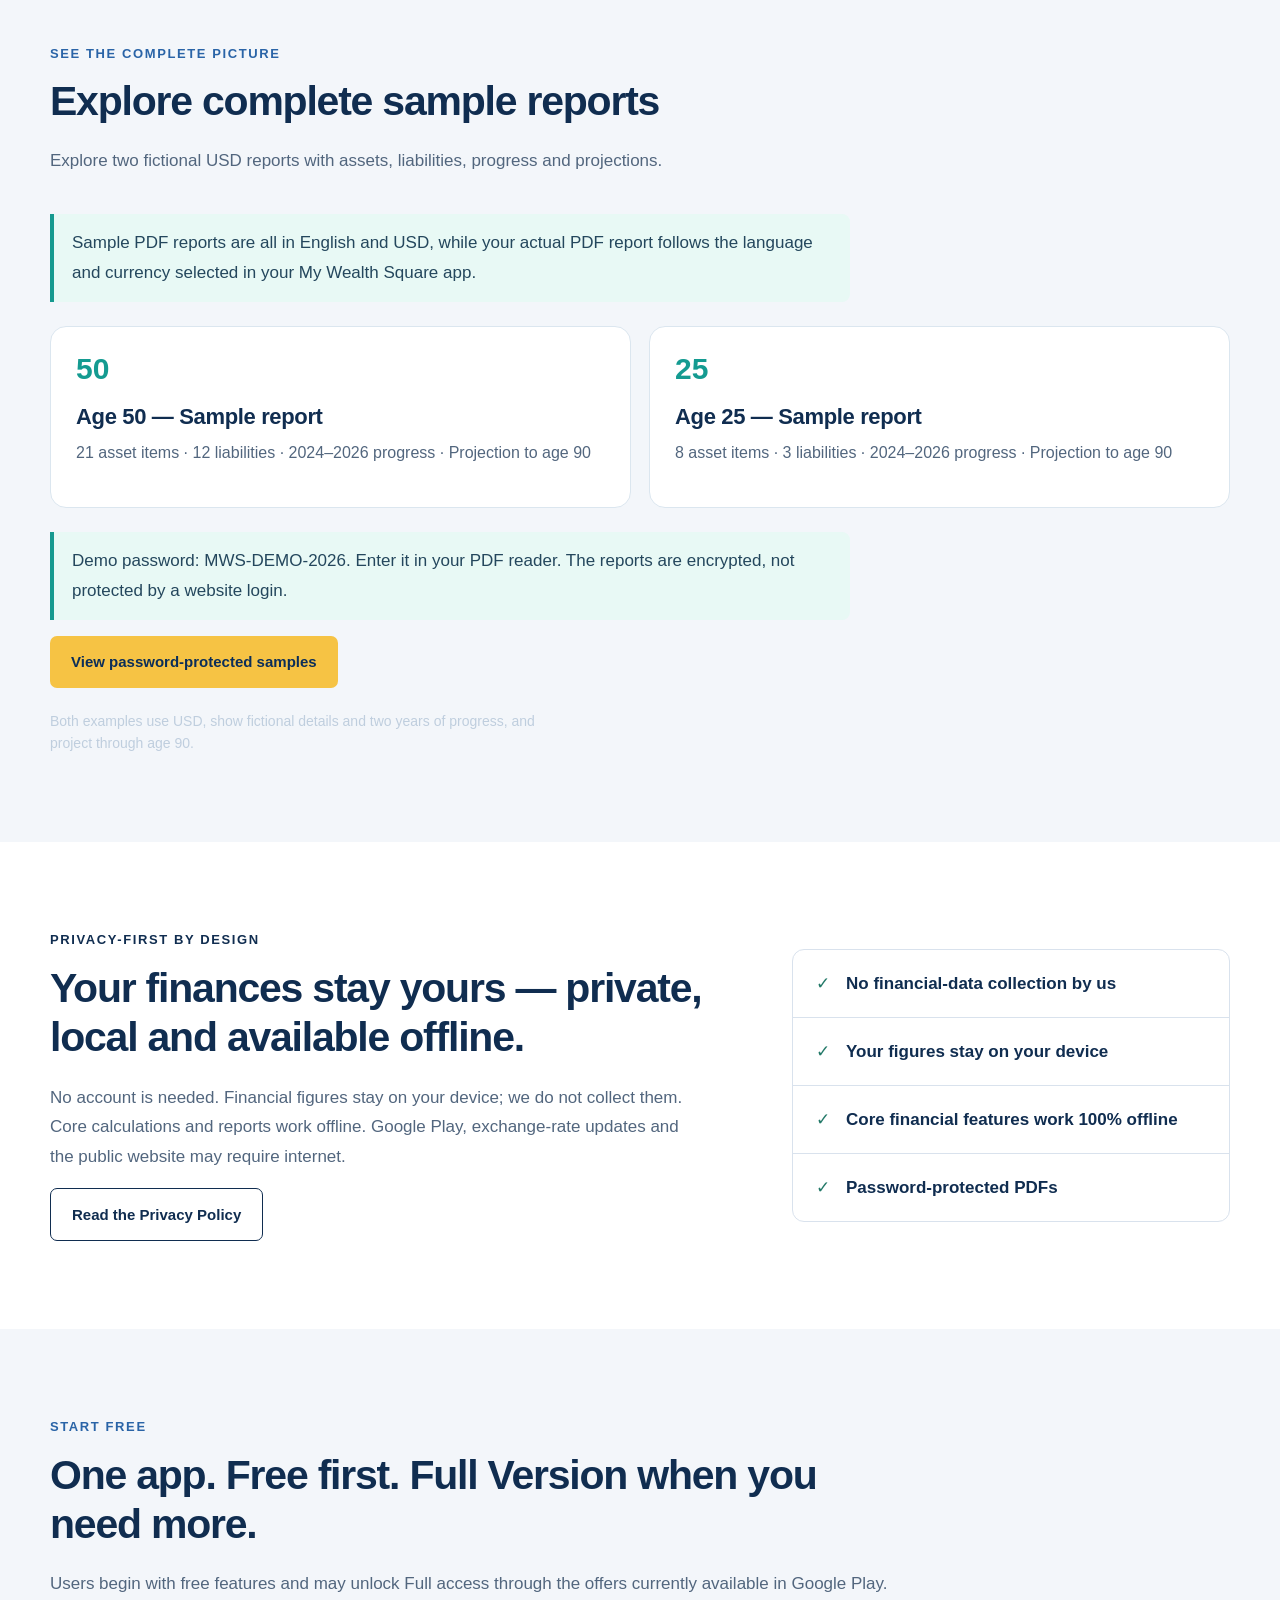
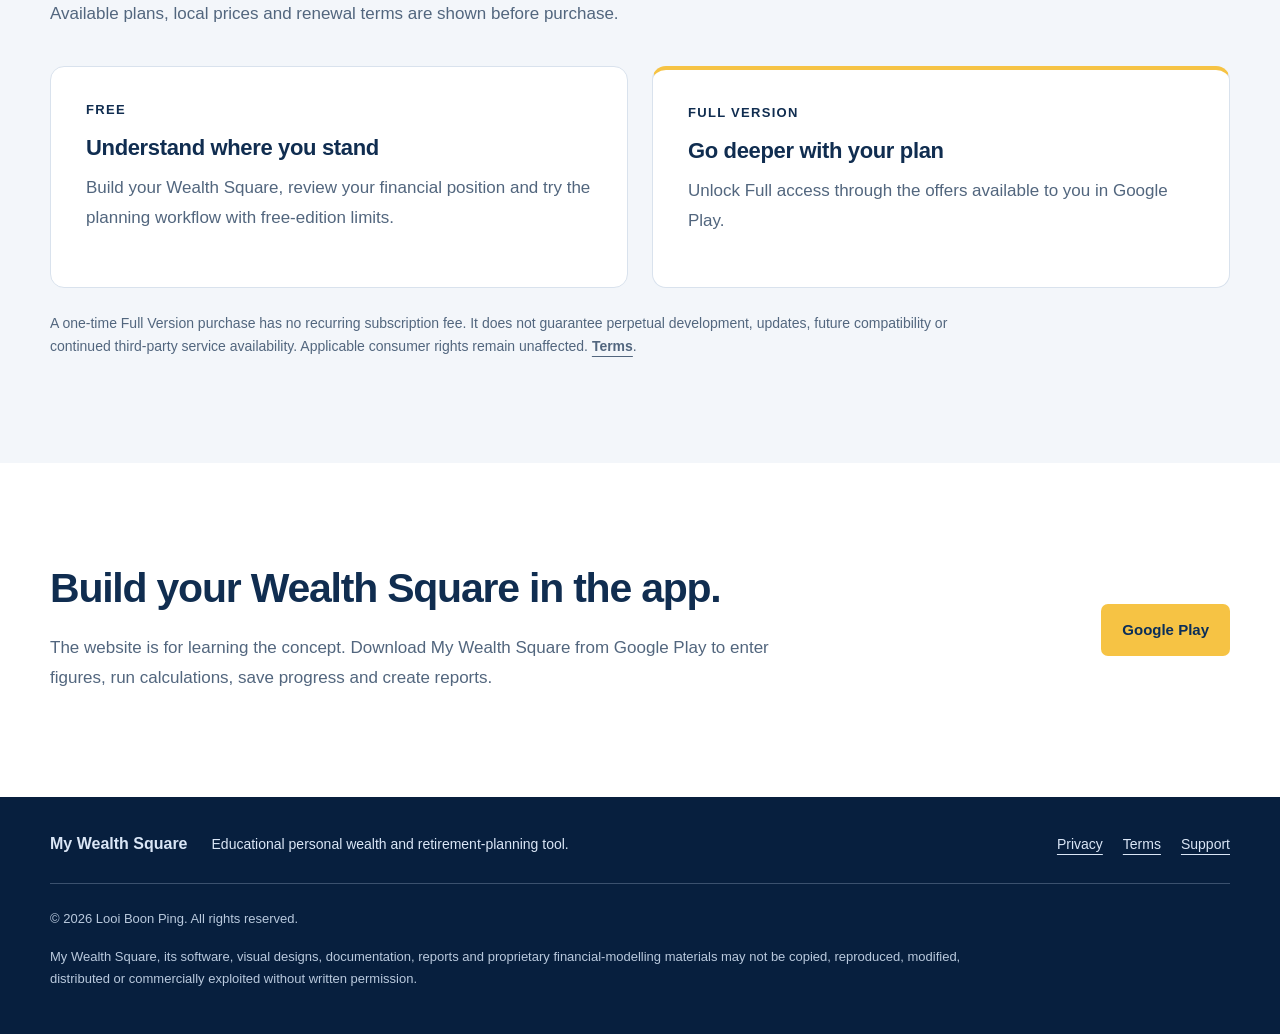
==== commit 083a120c: "Refresh website styling cache for life and legacy feature section" ====
--- a/index.html
+++ b/index.html
@@ -8,7 +8,7 @@
   <meta name="theme-color" content="#0b1f3a" />
   <meta name="description" content="My Wealth Square helps you organise a private wealth inventory, understand your net worth, plan your financial life and prepare clearer information for your loved ones." />
   <title>My Wealth Square — See your wealth. Shape your freedom.</title>
-  <link rel="stylesheet" href="./styles.css" />
+  <link rel="stylesheet" href="./styles.css?v=20261112-legacy1" />
 </head>
 <body>
 <header class="topbar">
--- a/styles.css
+++ b/styles.css
@@ -158,3 +158,18 @@
 
 /* The original English sample-PDF notice remains visible with a translation beneath it. */
 .sample-translated-notice:not([hidden]){display:block;margin-top:8px;font-size:.92em;line-height:1.5}
+
+/* Legacy readiness: integrated within Features, with a readable mobile layout. */
+#features .legacy-panel{margin-top:38px;padding:clamp(22px,4vw,42px);border-radius:18px;background:#173e6c;border:1px solid #53759b}
+#features .legacy-panel .kicker{color:var(--gold)}
+#features .legacy-panel-intro{max-width:880px}
+#features .legacy-panel h3{font-size:clamp(24px,3vw,35px);margin:12px 0 16px;line-height:1.22;color:#fff}
+#features .legacy-panel-intro>p{font-size:17px;line-height:1.7}
+#features .legacy-cards{display:grid;grid-template-columns:repeat(3,minmax(0,1fr));gap:20px;margin-top:27px}
+#features .legacy-cards article{padding:22px;border:1px solid #54779d;border-radius:12px;background:#0d3058}
+#features .legacy-card-number{font-size:13px;color:var(--gold);font-weight:750;letter-spacing:1px}
+#features .legacy-cards h4{font-size:19px;line-height:1.3;margin:10px 0 10px;color:white}
+#features .legacy-cards p{font-size:15px;line-height:1.65;color:#d0deee}
+#features .legacy-disclaimer{font-size:13px;line-height:1.65;color:#c7d8ed;margin-top:24px;margin-bottom:0;border-top:1px solid #53759b;padding-top:18px}
+@media(max-width:820px){#features .legacy-cards{grid-template-columns:1fr;gap:12px}#features .legacy-cards article{padding:20px}}
+@media(max-width:420px){#features .legacy-panel{margin-top:28px;padding:20px}#features .legacy-panel-intro>p{font-size:16px}}
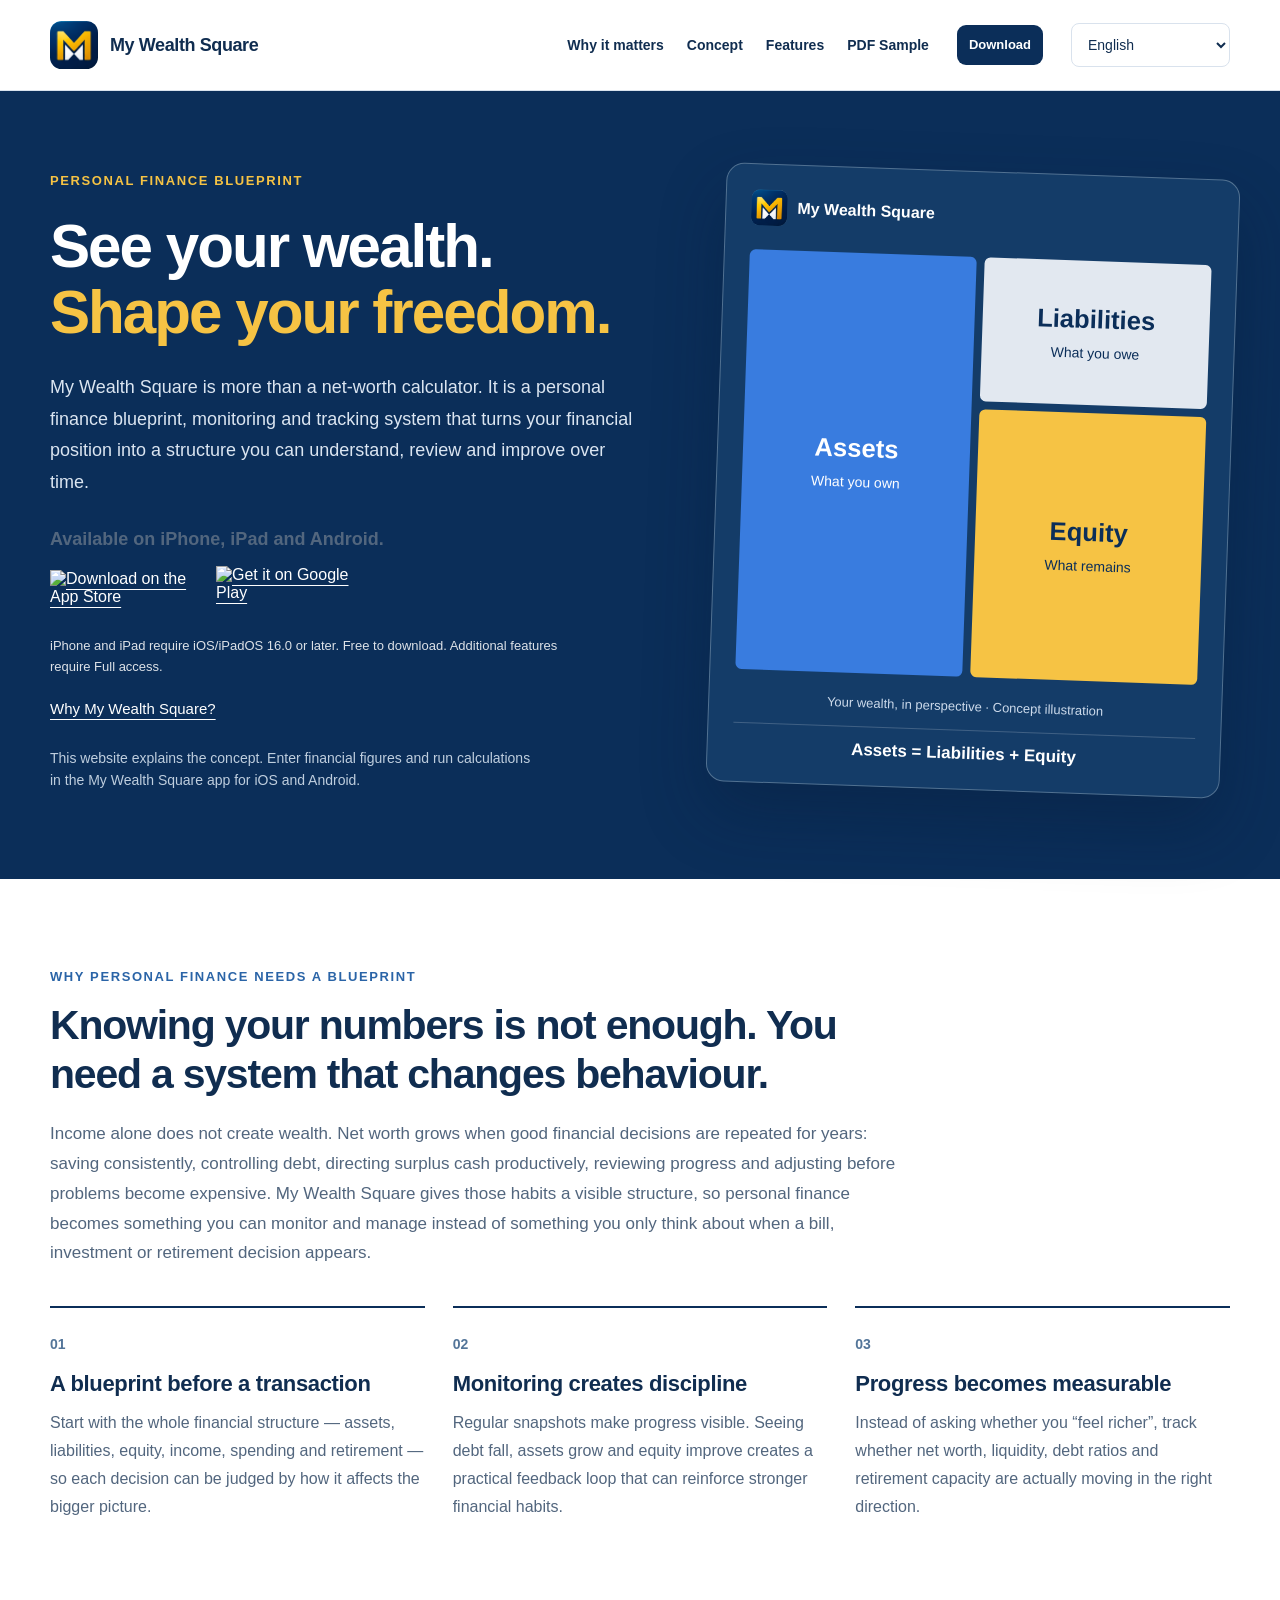
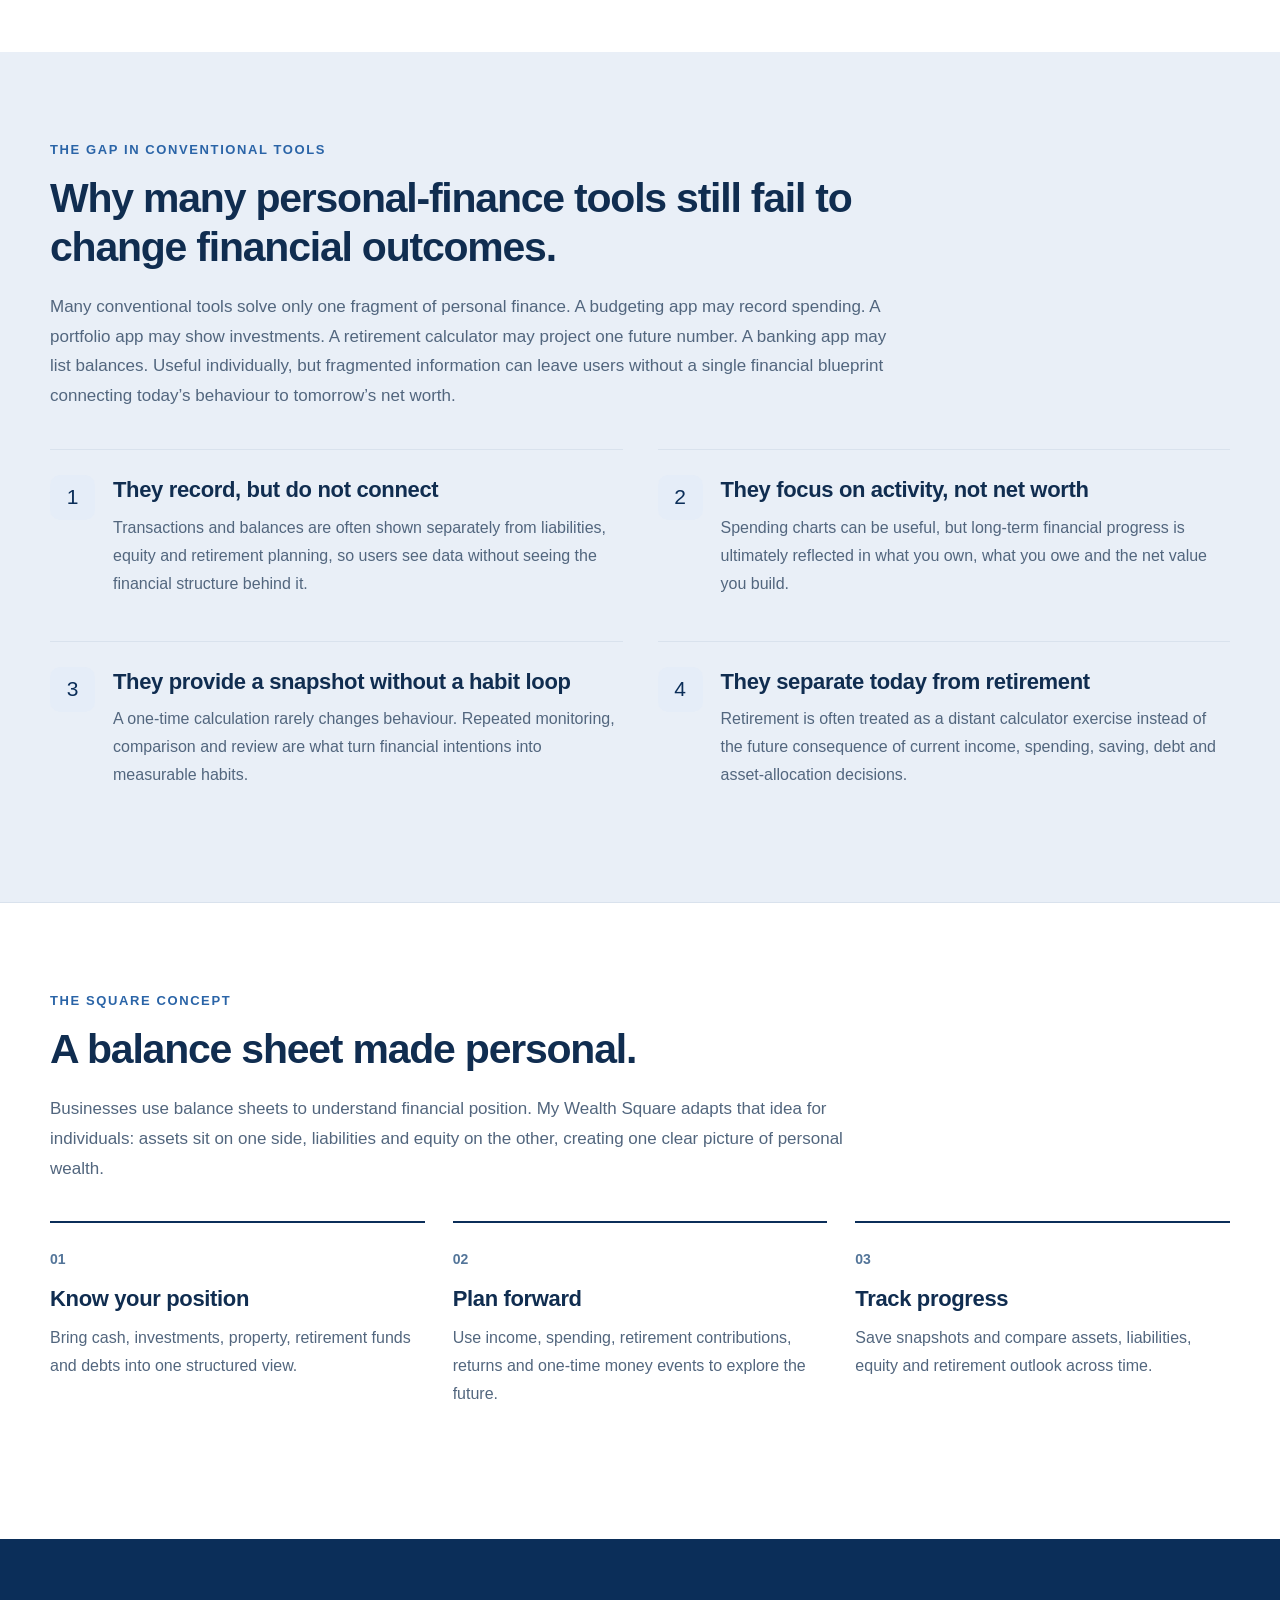
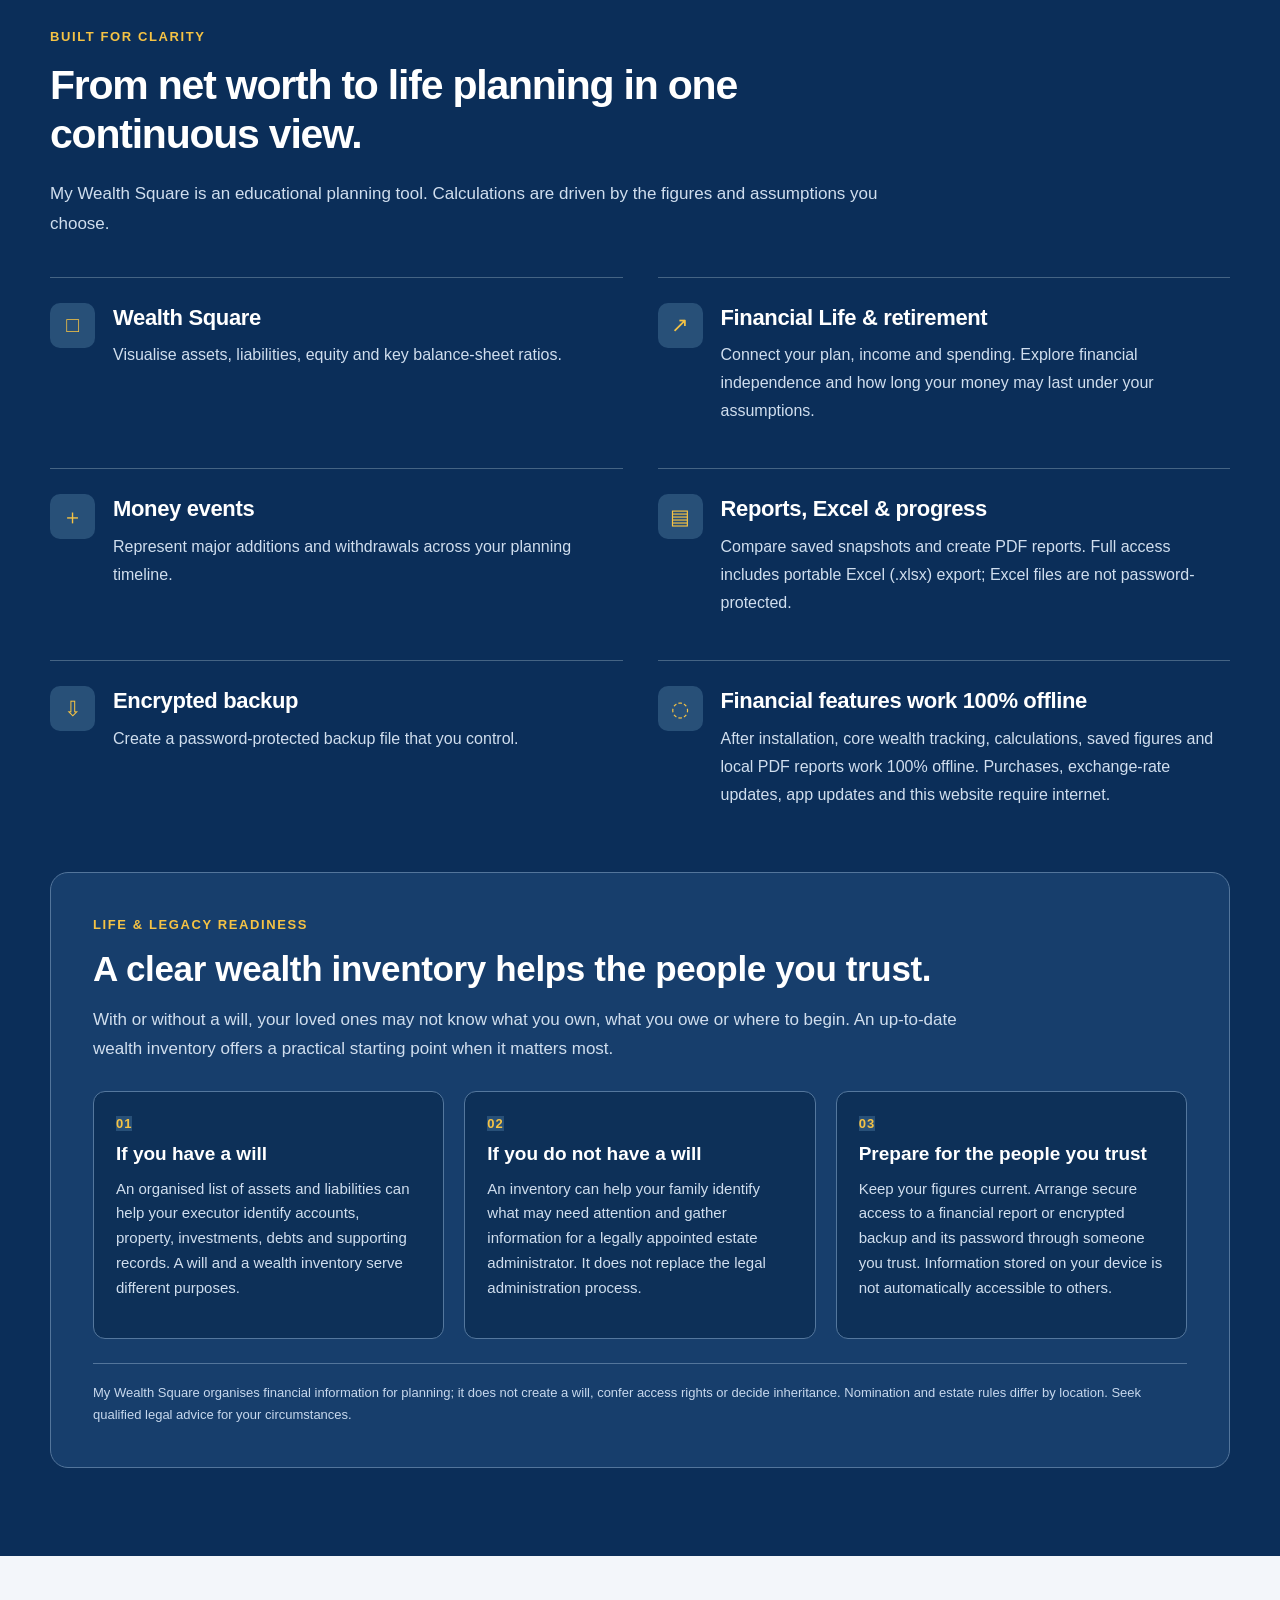
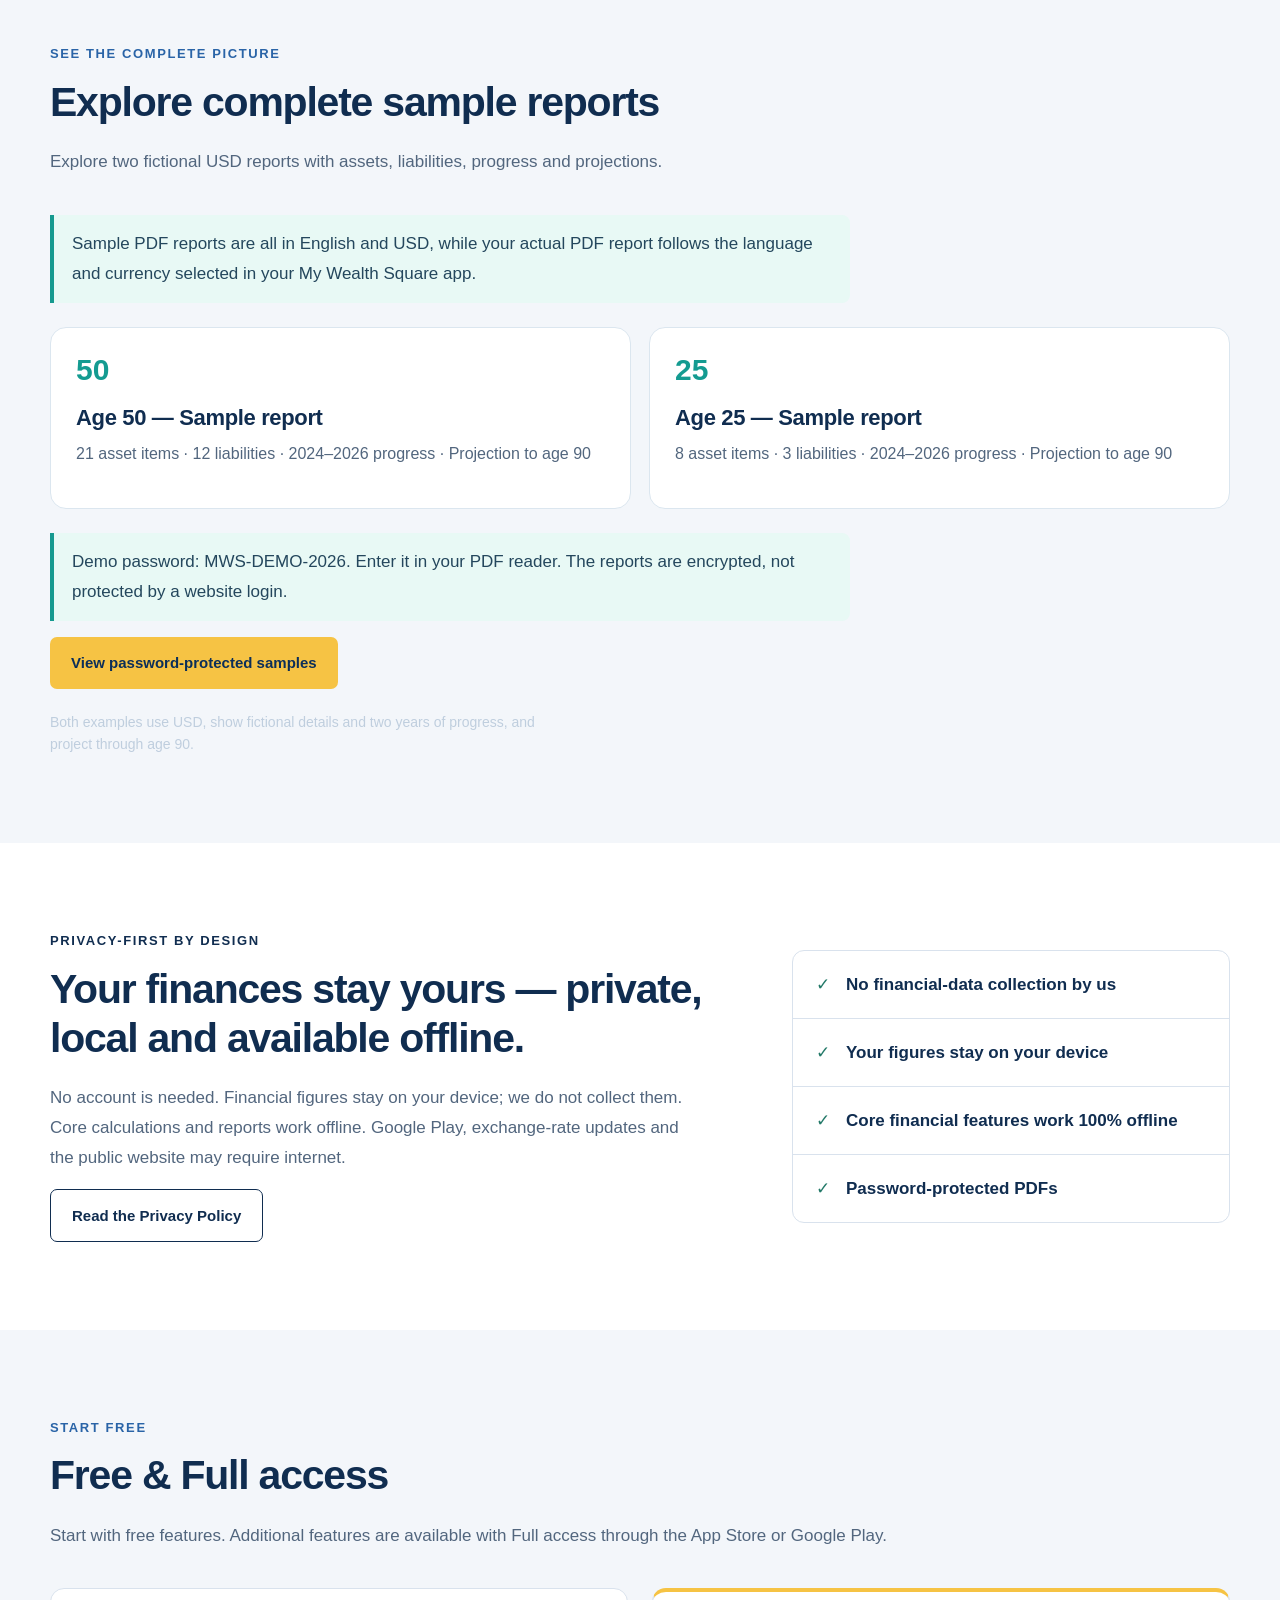
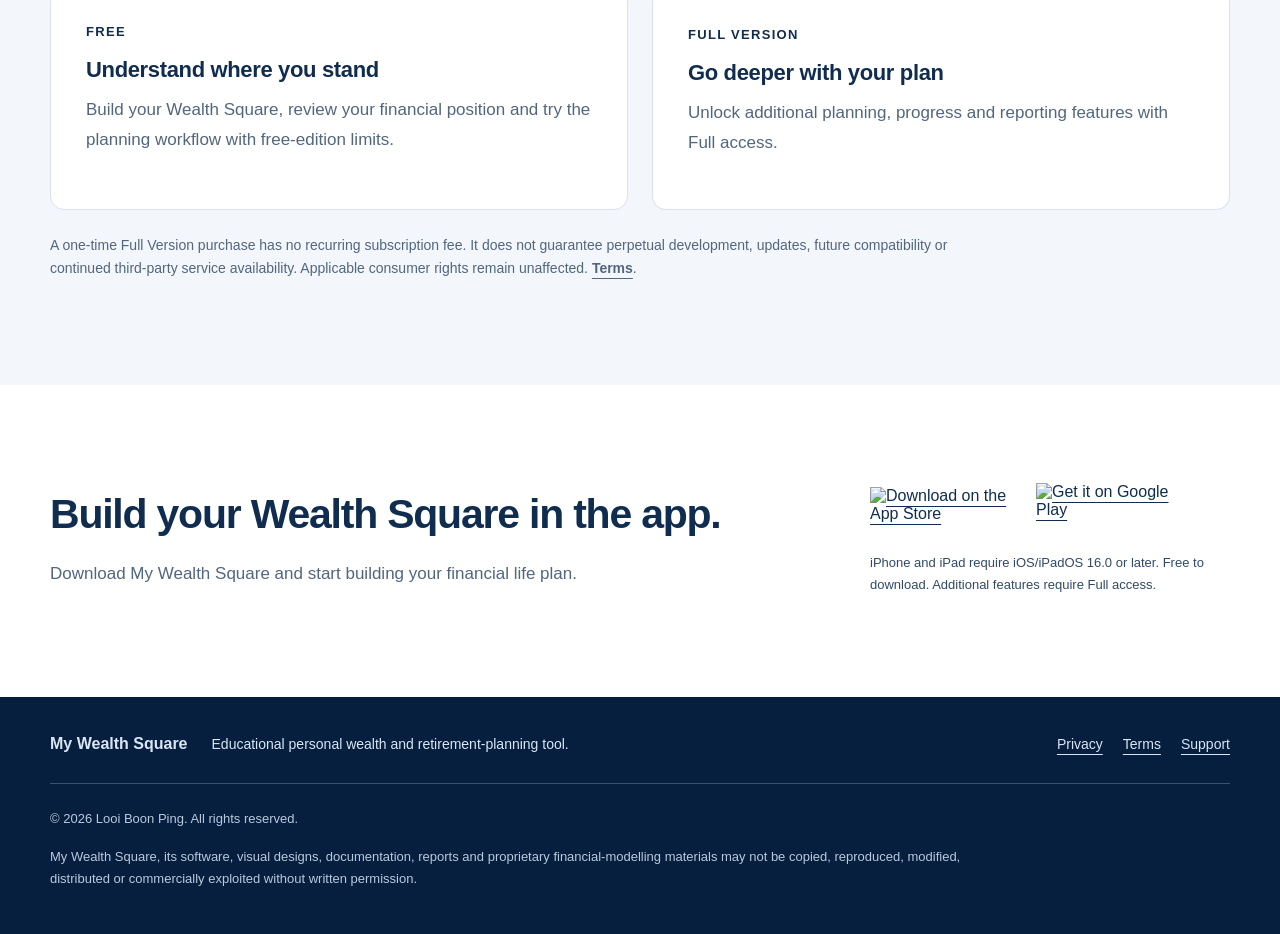
==== commit e7e35e13: "Show App Store and Google Play downloads across all eight languages" ====
--- a/index.html
+++ b/index.html
@@ -8,7 +8,8 @@
   <meta name="theme-color" content="#0b1f3a" />
   <meta name="description" content="My Wealth Square helps you organise a private wealth inventory, understand your net worth, plan your financial life and prepare clearer information for your loved ones." />
   <title>My Wealth Square — See your wealth. Shape your freedom.</title>
-  <link rel="stylesheet" href="./styles.css?v=20261112-legacy1" />
+  <link rel="stylesheet" href="./styles.css?v=20261115-stores1" />
+<script type="application/ld+json">{"@context": "https://schema.org", "@type": "SoftwareApplication", "name": "My Wealth Square", "operatingSystem": "Android, iOS 16.0+, iPadOS 16.0+", "applicationCategory": "FinanceApplication", "url": "https://lbp1122.github.io/my-wealth-square-site/", "installUrl": ["https://apps.apple.com/app/my-wealth-square/id6827556663", "https://play.google.com/store/apps/details?id=com.lbp.balancesheetsquare"]}</script>
 </head>
 <body>
 <header class="topbar">
@@ -23,7 +24,7 @@
       <a href="#features" data-k="navFeatures">Features</a>
       <a href="#samples" data-k="sampleNav">PDF Sample</a>
     </nav>
-    <a class="nav-get-app" href="https://play.google.com/store/apps/details?id=com.lbp.balancesheetsquare" rel="noopener" data-k="headerGetApp">Get app</a>
+    <a class="nav-get-app" href="#download" rel="noopener" data-k="headerGetApp">Download</a>
     <label class="language"><span class="sr-only">Language</span><select id="language" aria-label="Language"><option value="en">English</option><option value="bm">Bahasa Melayu</option><option value="zh">简体中文</option><option value="zh-TW">繁體中文</option><option value="th">ไทย</option><option value="ja">日本語</option><option value="ko">한국어</option><option value="vi">Tiếng Việt</option></select></label>
   </div>
 </header>
@@ -35,11 +36,13 @@
       <div class="eyebrow" data-k="eyebrow">PERSONAL FINANCE BLUEPRINT</div>
       <h1 data-k-html="heroTitle">See your wealth.<br><span>Shape your freedom.</span></h1>
       <p class="lead" data-k="heroBody">My Wealth Square is more than a net-worth calculator. It is a personal finance blueprint, monitoring and tracking system that turns your financial position into a structure you can understand, review and improve over time.</p>
-      <div class="actions">
-        <a class="btn primary" href="https://play.google.com/store/apps/details?id=com.lbp.balancesheetsquare" rel="noopener" data-k="playButton">Get My Wealth Square on Google Play</a>
-        <a class="btn ghost" href="#why" data-k="learnButton">Why My Wealth Square?</a>
-      </div>
-      <p class="note" data-k="websiteOnly">This website explains the concept. Enter financial figures and run calculations inside the Android app.</p>
+      <p class="platform-availability" data-k="platformAvailability">Available on iPhone, iPad and Android.</p>
+<div class="store-badges">
+<a class="store-badge apple-badge" href="https://apps.apple.com/app/my-wealth-square/id6827556663" aria-label="Download My Wealth Square on the App Store"><img src="https://developer.apple.com/assets/elements/badges/download-on-the-app-store.svg" alt="Download on the App Store" width="152" height="51"></a>
+<a class="store-badge google-badge" href="https://play.google.com/store/apps/details?id=com.lbp.balancesheetsquare" aria-label="Get My Wealth Square on Google Play"><img src="https://play.google.com/intl/en_us/badges/static/images/badges/en_badge_web_generic.png" alt="Get it on Google Play" width="180" height="70"></a>
+</div><p class="platform-note" data-k="platformNote">iPhone and iPad require iOS/iPadOS 16.0 or later. Free to download. Additional features require Full access.</p>
+      <a class="learn-link" href="#why" data-k="learnButton">Why My Wealth Square?</a>
+      <p class="note" data-k="websiteOnly">This website explains the concept. Enter financial figures and run calculations in the My Wealth Square app for iOS and Android.</p>
     </div>
     <div class="visual-card" aria-label="Balance sheet square concept"><div class="visual-heading"><img src="./assets/mws-approved-logo.jpg" alt="" width="36" height="36"><span>My Wealth Square</span></div>
       <div class="square">
@@ -166,17 +169,20 @@
 
 <section class="section">
   <div class="wrap">
-    <div class="section-head"><div class="kicker" data-k="plansKicker">START FREE</div><h2 data-k="plansTitle">One app. Free first. Full Version when you need more.</h2><p data-k="plansBody">Users begin with free features and may unlock Full access through the offers currently available in Google Play. Available plans, local prices and renewal terms are shown before purchase.</p></div>
+    <div class="section-head"><div class="kicker" data-k="plansKicker">START FREE</div><h2 data-k="plansTitle">Free & Full access</h2><p data-k="plansBody">Start with free features. Additional features are available with Full access through the App Store or Google Play.</p></div>
     <div class="plans">
       <article><div class="tag" data-k="freeLabel">FREE</div><h3 data-k="freeTitle">Understand where you stand</h3><p data-k="freeBody">Build your Wealth Square, review your financial position and try the planning workflow with free-edition limits.</p></article>
-      <article class="full"><div class="tag" data-k="fullLabel">FULL VERSION</div><h3 data-k="fullTitle">Go deeper with your plan</h3><p data-k="fullBody">Unlock Full access through the offers available to you in Google Play.</p></article>
+      <article class="full"><div class="tag" data-k="fullLabel">FULL VERSION</div><h3 data-k="fullTitle">Go deeper with your plan</h3><p data-k="fullBody">Unlock additional planning, progress and reporting features with Full access.</p></article>
     </div>
     <p class="purchase-note"><span data-k="plansLegal">A one-time Full Version purchase has no recurring subscription fee. It does not guarantee perpetual development, updates, future compatibility or continued third-party service availability. Applicable consumer rights remain unaffected.</span> <a href="./terms.html#one-time-purchase" data-k="terms">Terms of Use</a>.</p>
   </div>
 </section>
 
 <section class="section white" id="download">
-  <div class="wrap download-box"><div><h2 data-k="downloadTitle">Build your Wealth Square in the app.</h2><p data-k="downloadBody">The website is for learning the concept. Download My Wealth Square from Google Play to enter figures, run calculations, save progress and create reports.</p></div><a class="btn primary" href="https://play.google.com/store/apps/details?id=com.lbp.balancesheetsquare" rel="noopener">Google Play</a></div>
+  <div class="wrap download-box"><div><h2 data-k="downloadTitle">Build your Wealth Square in the app.</h2><p data-k="downloadBody">Download My Wealth Square and start building your financial life plan.</p></div><div class="download-stores"><div class="store-badges">
+<a class="store-badge apple-badge" href="https://apps.apple.com/app/my-wealth-square/id6827556663" aria-label="Download My Wealth Square on the App Store"><img src="https://developer.apple.com/assets/elements/badges/download-on-the-app-store.svg" alt="Download on the App Store" width="152" height="51"></a>
+<a class="store-badge google-badge" href="https://play.google.com/store/apps/details?id=com.lbp.balancesheetsquare" aria-label="Get My Wealth Square on Google Play"><img src="https://play.google.com/intl/en_us/badges/static/images/badges/en_badge_web_generic.png" alt="Get it on Google Play" width="180" height="70"></a>
+</div><p class="platform-note" data-k="platformNote">iPhone and iPad require iOS/iPadOS 16.0 or later. Free to download. Additional features require Full access.</p></div></div>
 </section>
 </main>
 
@@ -187,7 +193,7 @@
     <p data-k="copyright">My Wealth Square, its software, visual designs, documentation, reports and proprietary financial-modelling materials may not be copied, reproduced, modified, distributed or commercially exploited without written permission.</p>
   </div>
 </footer>
-<script src="./copy.js?v=20261112-legacy1"></script><script src="./site.js?v=20261014-nav4"></script>
+<script src="./copy.js?v=20261115-stores1"></script><script src="./site.js?v=20261014-nav4"></script>
 </body>
 </html>
 
--- a/styles.css
+++ b/styles.css
@@ -173,3 +173,17 @@
 #features .legacy-disclaimer{font-size:13px;line-height:1.65;color:#c7d8ed;margin-top:24px;margin-bottom:0;border-top:1px solid #53759b;padding-top:18px}
 @media(max-width:820px){#features .legacy-cards{grid-template-columns:1fr;gap:12px}#features .legacy-cards article{padding:20px}}
 @media(max-width:420px){#features .legacy-panel{margin-top:28px;padding:20px}#features .legacy-panel-intro>p{font-size:16px}}
+
+/* Both platforms stay visible at every screen size. Store artwork is unmodified. */
+.store-badges{display:flex;align-items:center;gap:14px;flex-wrap:wrap;margin:14px 0}
+.store-badge{display:flex;align-items:center;justify-content:center;width:152px;height:51px;flex:0 0 152px;border-radius:7px}
+.store-badge img{display:block;max-width:none;object-fit:contain}
+.apple-badge img{width:152px;height:51px}
+.google-badge img{width:180px;height:auto}
+.store-badge:hover{filter:brightness(1.12)}
+.platform-availability{font-weight:700;font-size:18px;margin:26px 0 14px}
+.platform-note{font-size:13px;line-height:1.65;max-width:540px;margin:14px 0;color:inherit;opacity:.86}
+.learn-link{display:inline-block;margin:8px 0;font-size:15px}
+.download-stores{flex:0 1 360px;min-width:0}
+.download-box{gap:28px;flex-wrap:wrap}
+@media(max-width:400px){.store-badges{gap:10px}.store-badge{width:136px;height:46px;flex-basis:136px}.apple-badge img{width:136px;height:46px}.google-badge img{width:161px}.platform-availability{font-size:16px}}
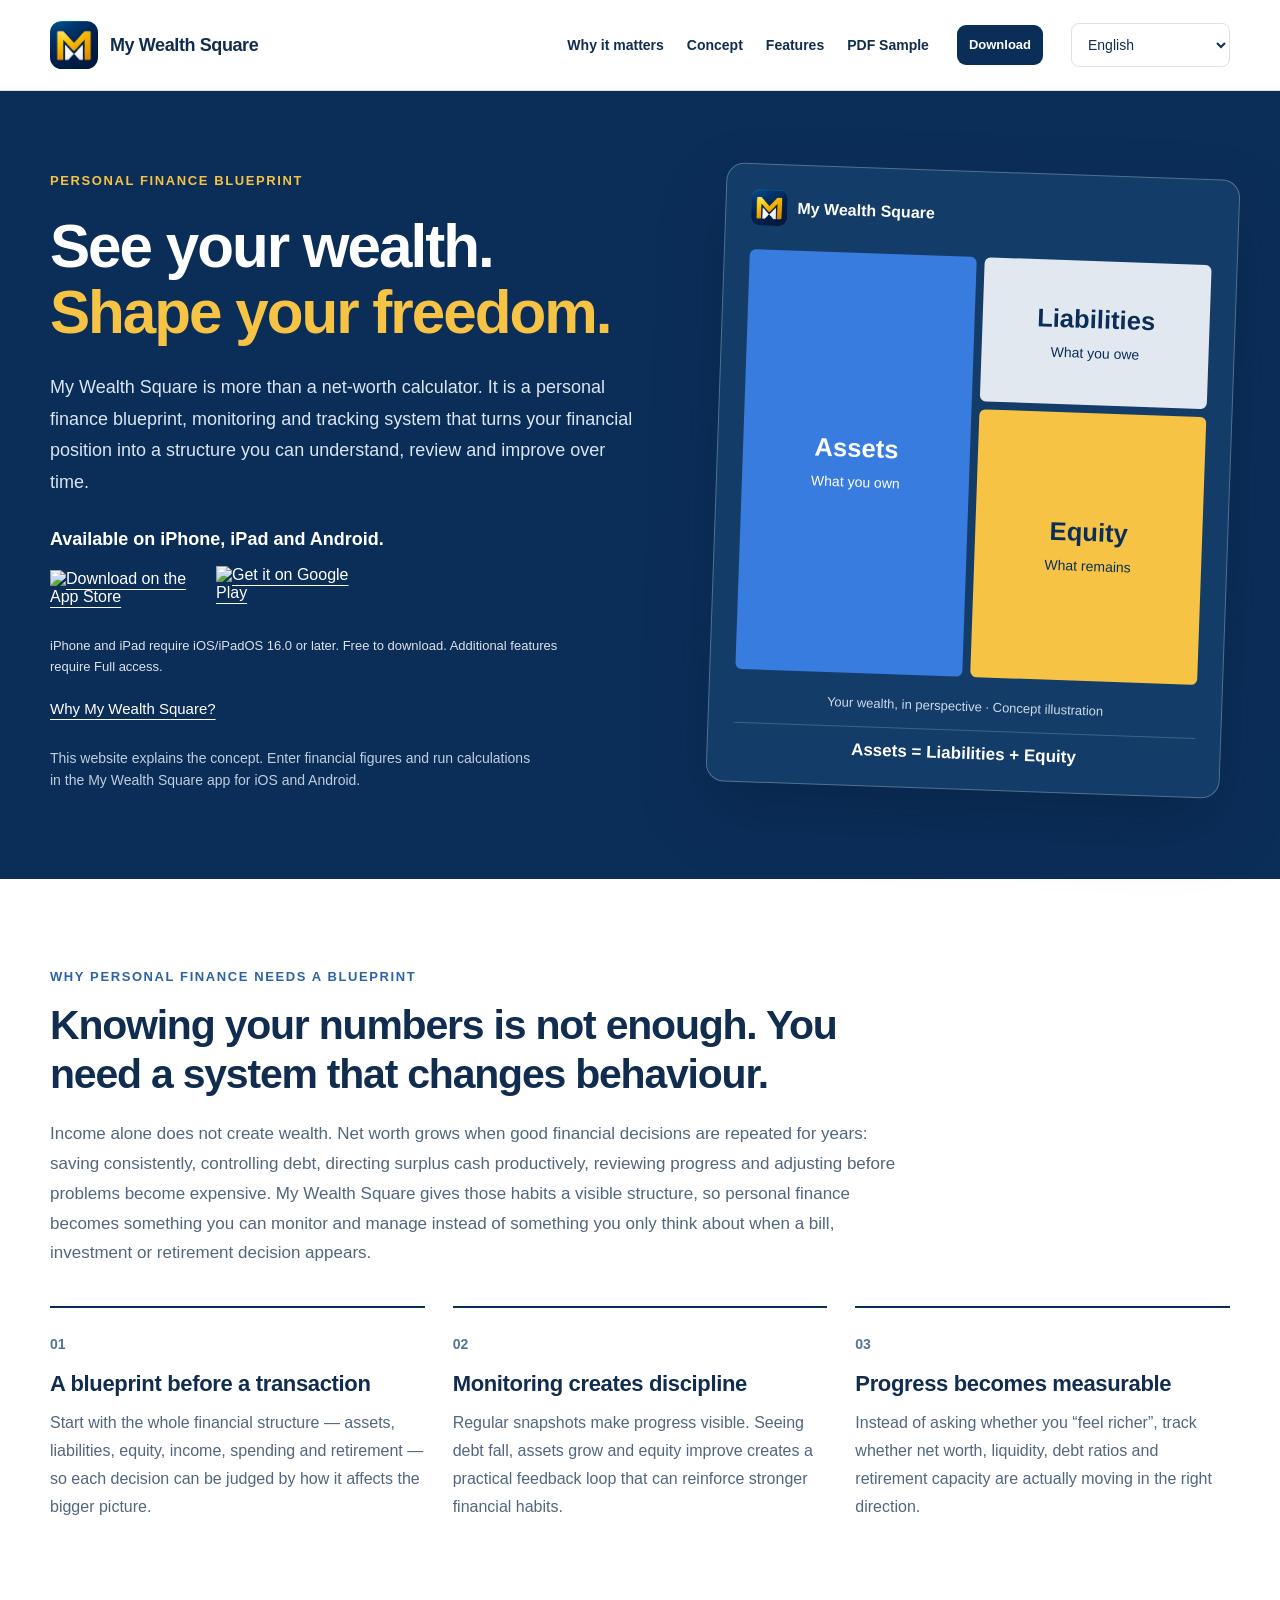
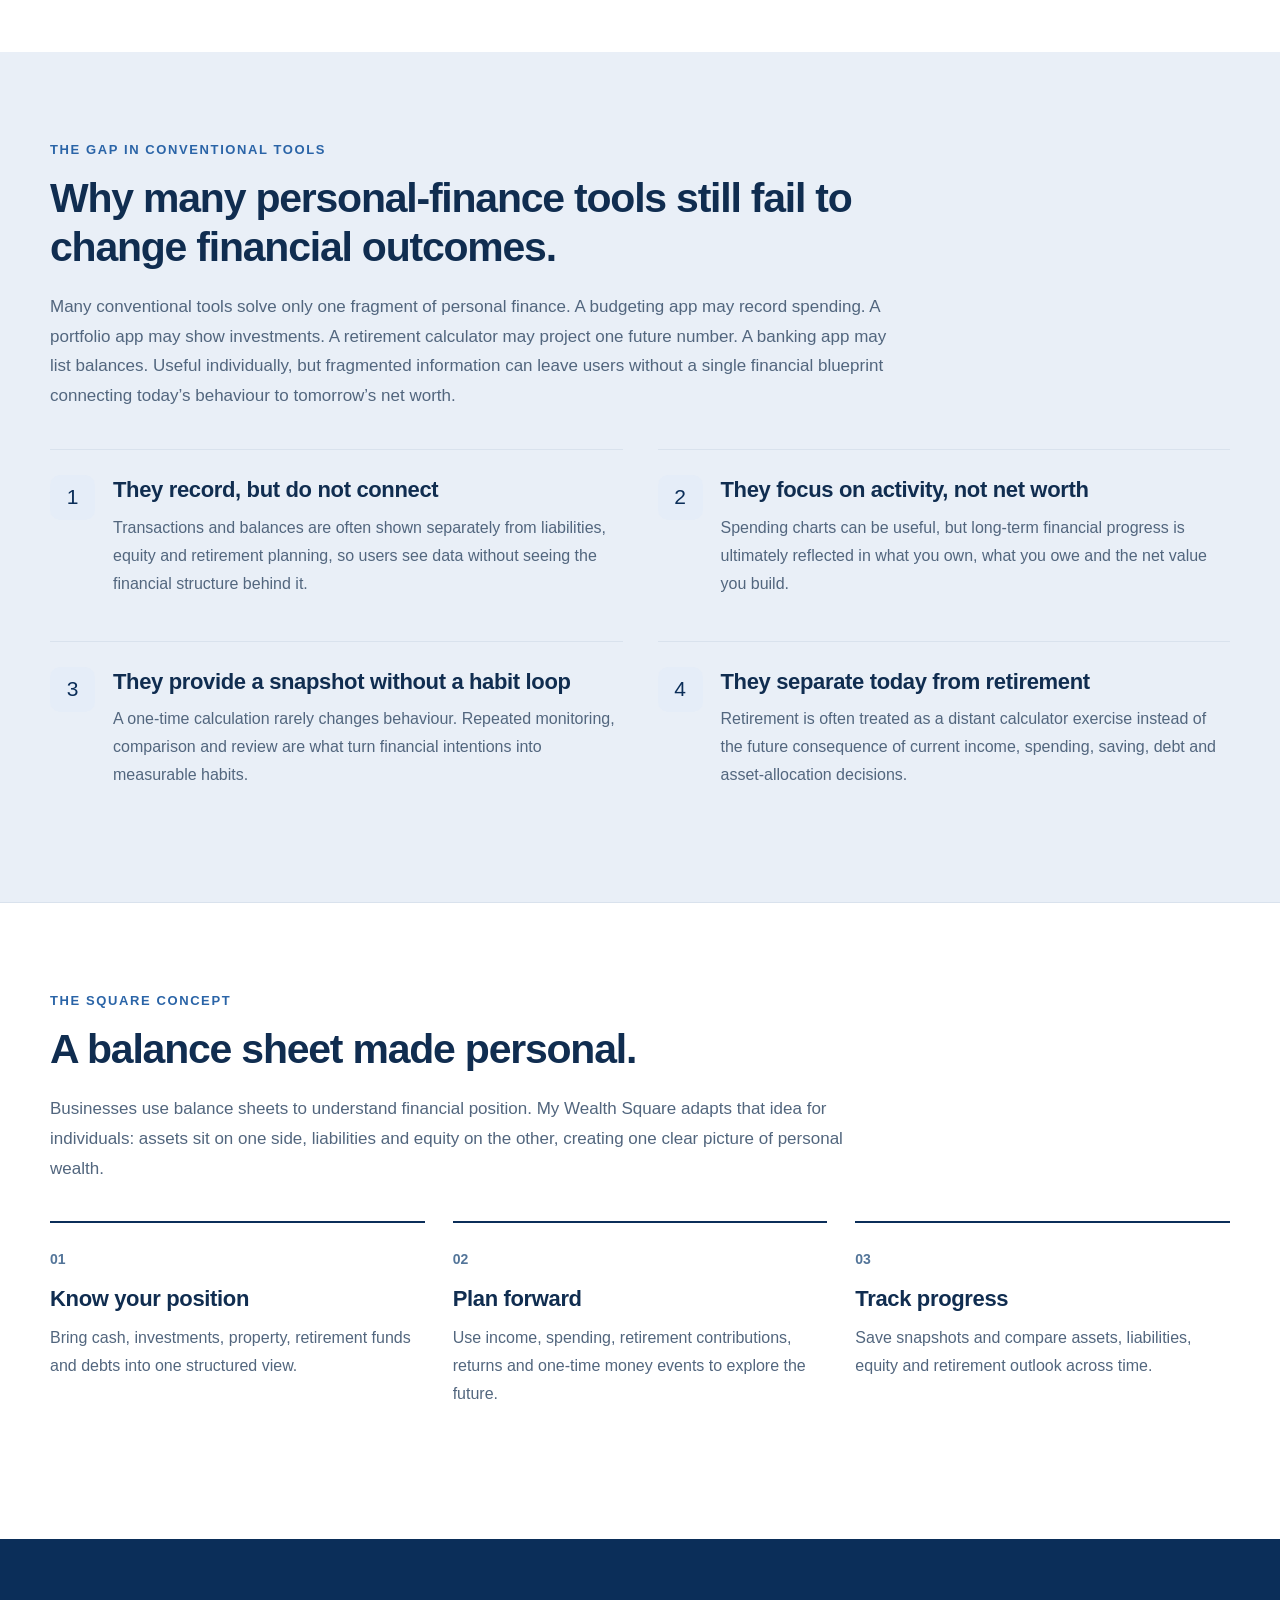
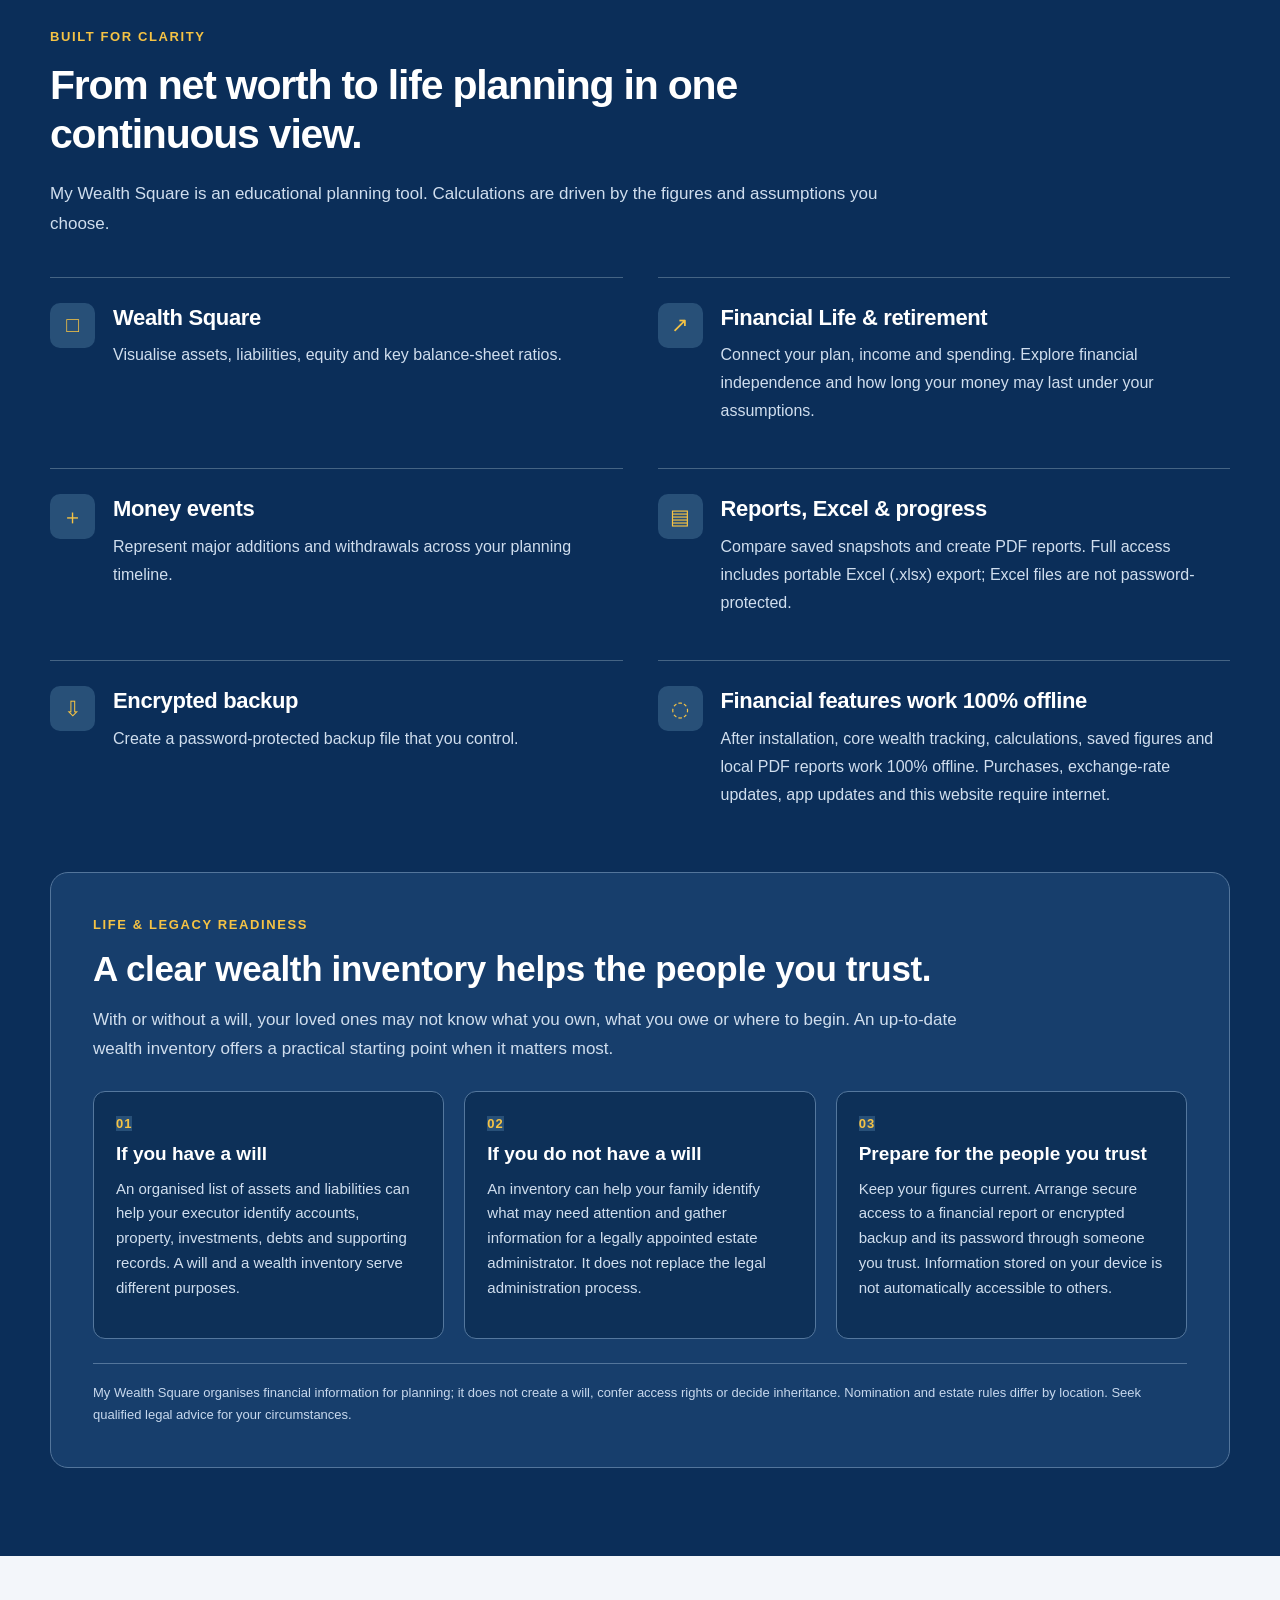
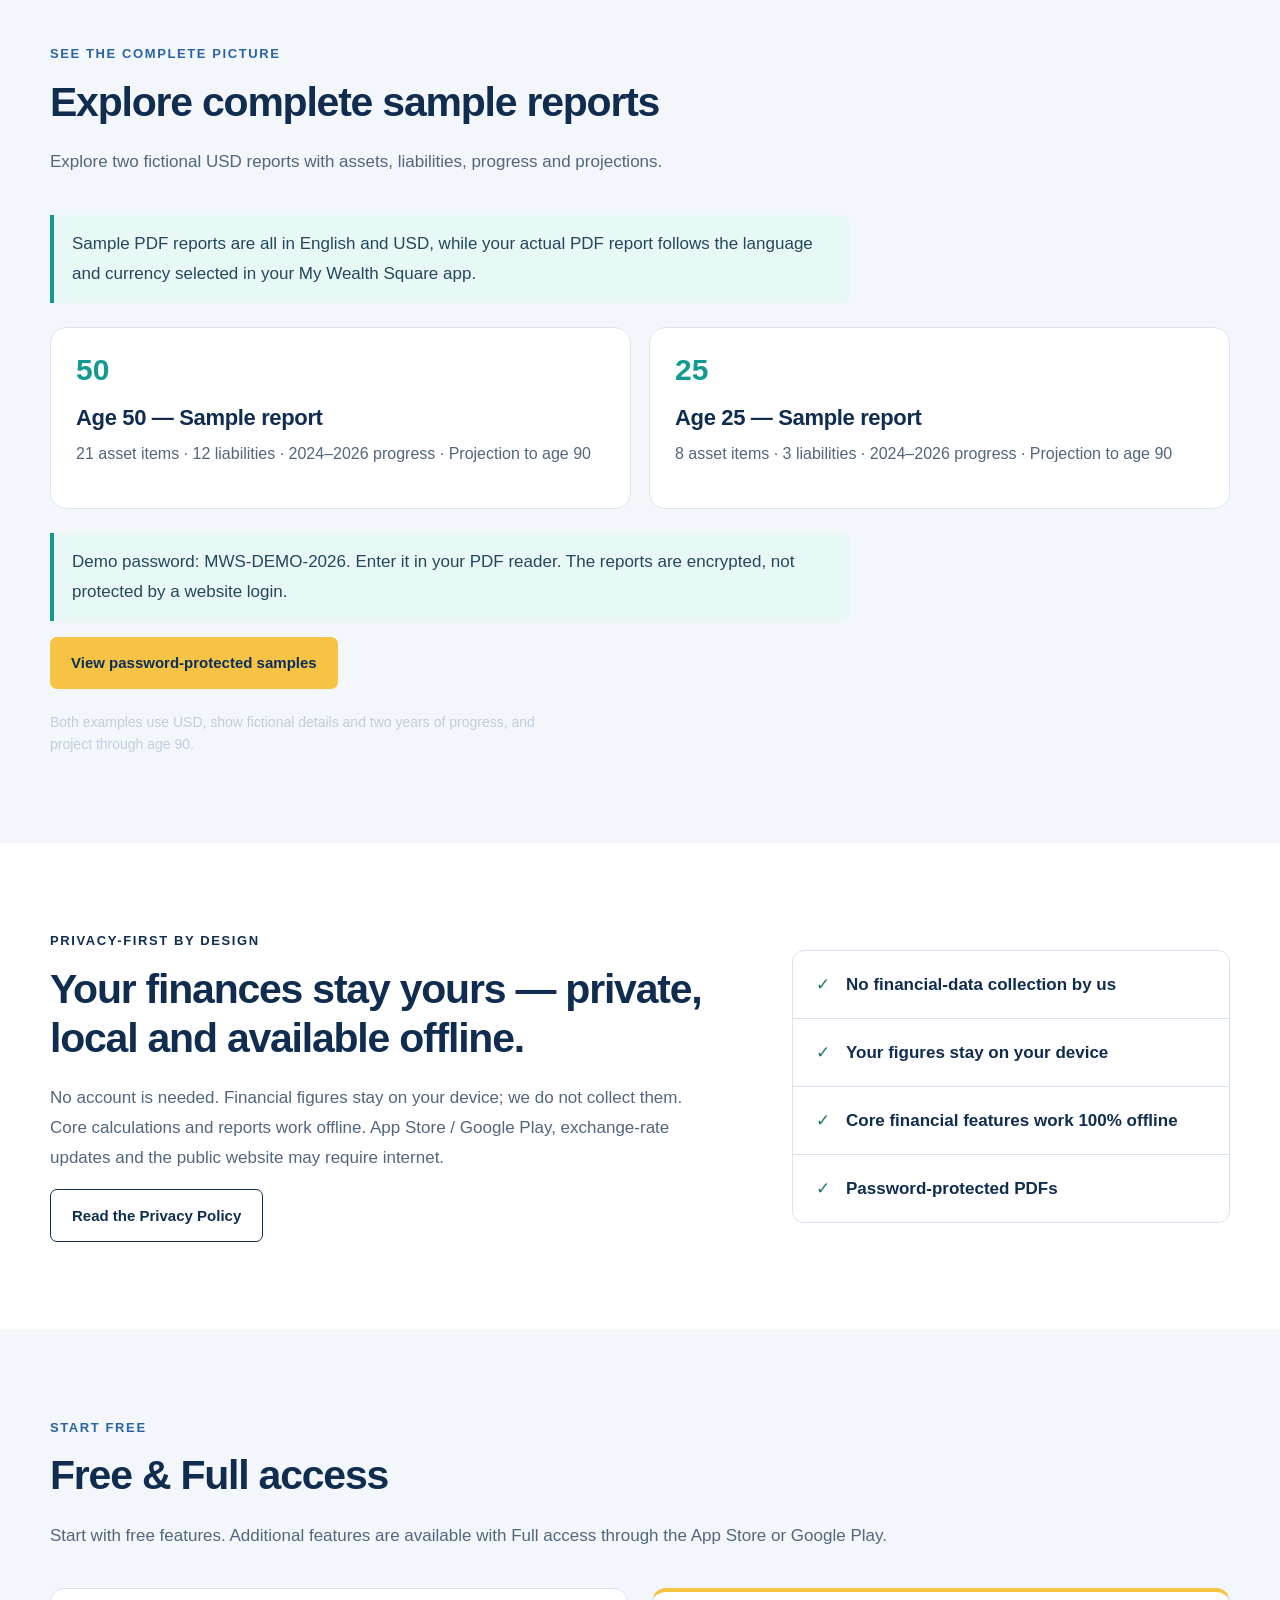
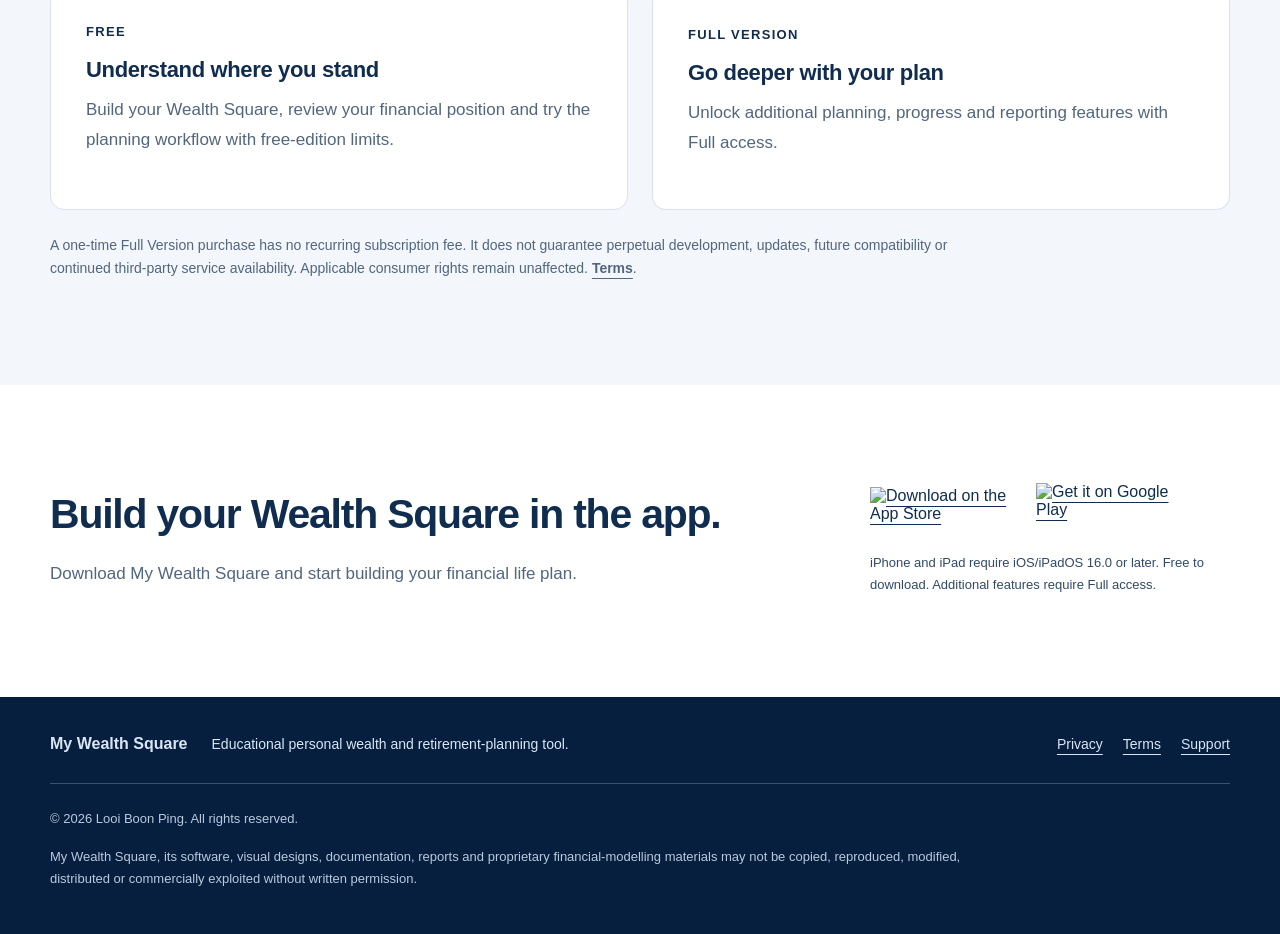
==== commit e30e9ea1: "Refresh cached styles and platform translations" ====
--- a/index.html
+++ b/index.html
@@ -8,7 +8,7 @@
   <meta name="theme-color" content="#0b1f3a" />
   <meta name="description" content="My Wealth Square helps you organise a private wealth inventory, understand your net worth, plan your financial life and prepare clearer information for your loved ones." />
   <title>My Wealth Square — See your wealth. Shape your freedom.</title>
-  <link rel="stylesheet" href="./styles.css?v=20261115-stores1" />
+  <link rel="stylesheet" href="./styles.css?v=20261115-stores2" />
 <script type="application/ld+json">{"@context": "https://schema.org", "@type": "SoftwareApplication", "name": "My Wealth Square", "operatingSystem": "Android, iOS 16.0+, iPadOS 16.0+", "applicationCategory": "FinanceApplication", "url": "https://lbp1122.github.io/my-wealth-square-site/", "installUrl": ["https://apps.apple.com/app/my-wealth-square/id6827556663", "https://play.google.com/store/apps/details?id=com.lbp.balancesheetsquare"]}</script>
 </head>
 <body>
@@ -193,7 +193,7 @@
     <p data-k="copyright">My Wealth Square, its software, visual designs, documentation, reports and proprietary financial-modelling materials may not be copied, reproduced, modified, distributed or commercially exploited without written permission.</p>
   </div>
 </footer>
-<script src="./copy.js?v=20261115-stores1"></script><script src="./site.js?v=20261014-nav4"></script>
+<script src="./copy.js?v=20261115-stores2"></script><script src="./site.js?v=20261014-nav4"></script>
 </body>
 </html>
 
--- a/styles.css
+++ b/styles.css
@@ -187,3 +187,5 @@
 .download-stores{flex:0 1 360px;min-width:0}
 .download-box{gap:28px;flex-wrap:wrap}
 @media(max-width:400px){.store-badges{gap:10px}.store-badge{width:136px;height:46px;flex-basis:136px}.apple-badge img{width:136px;height:46px}.google-badge img{width:161px}.platform-availability{font-size:16px}}
+
+.hero .platform-availability{color:#fff}
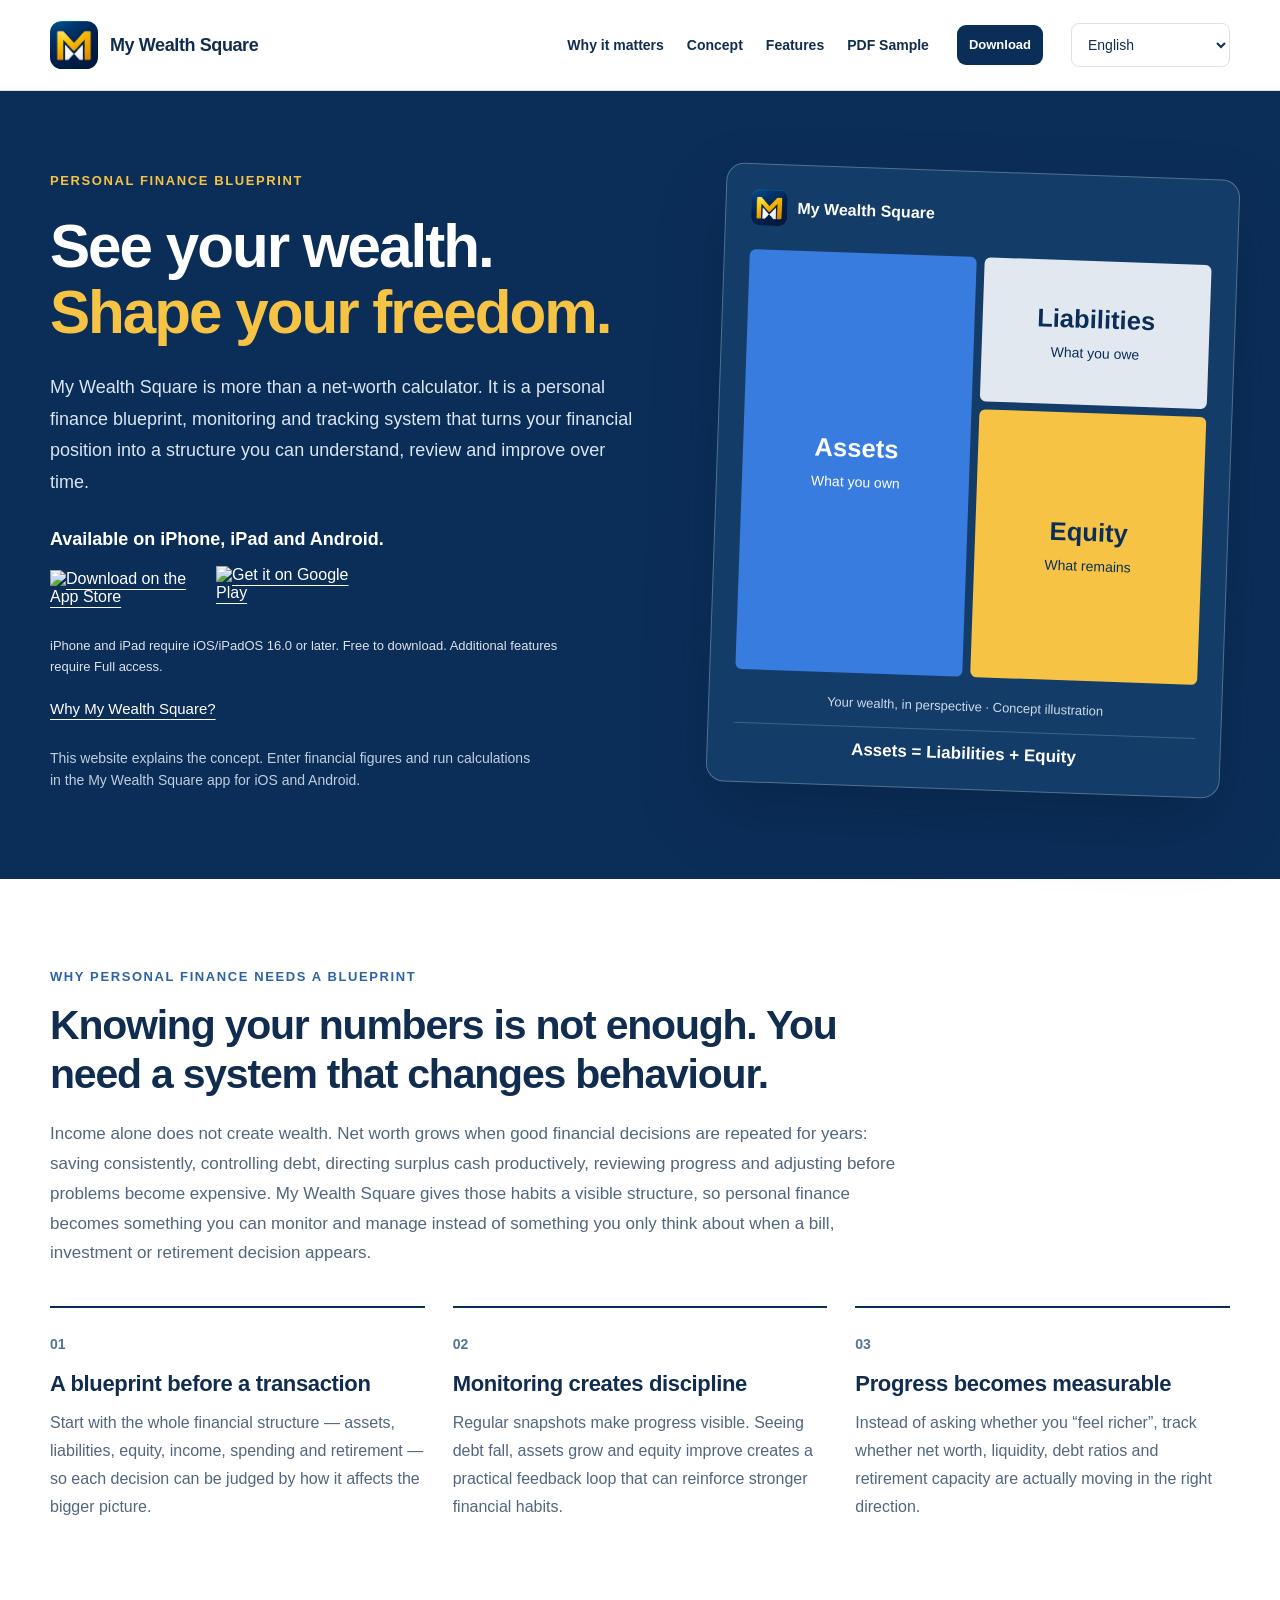
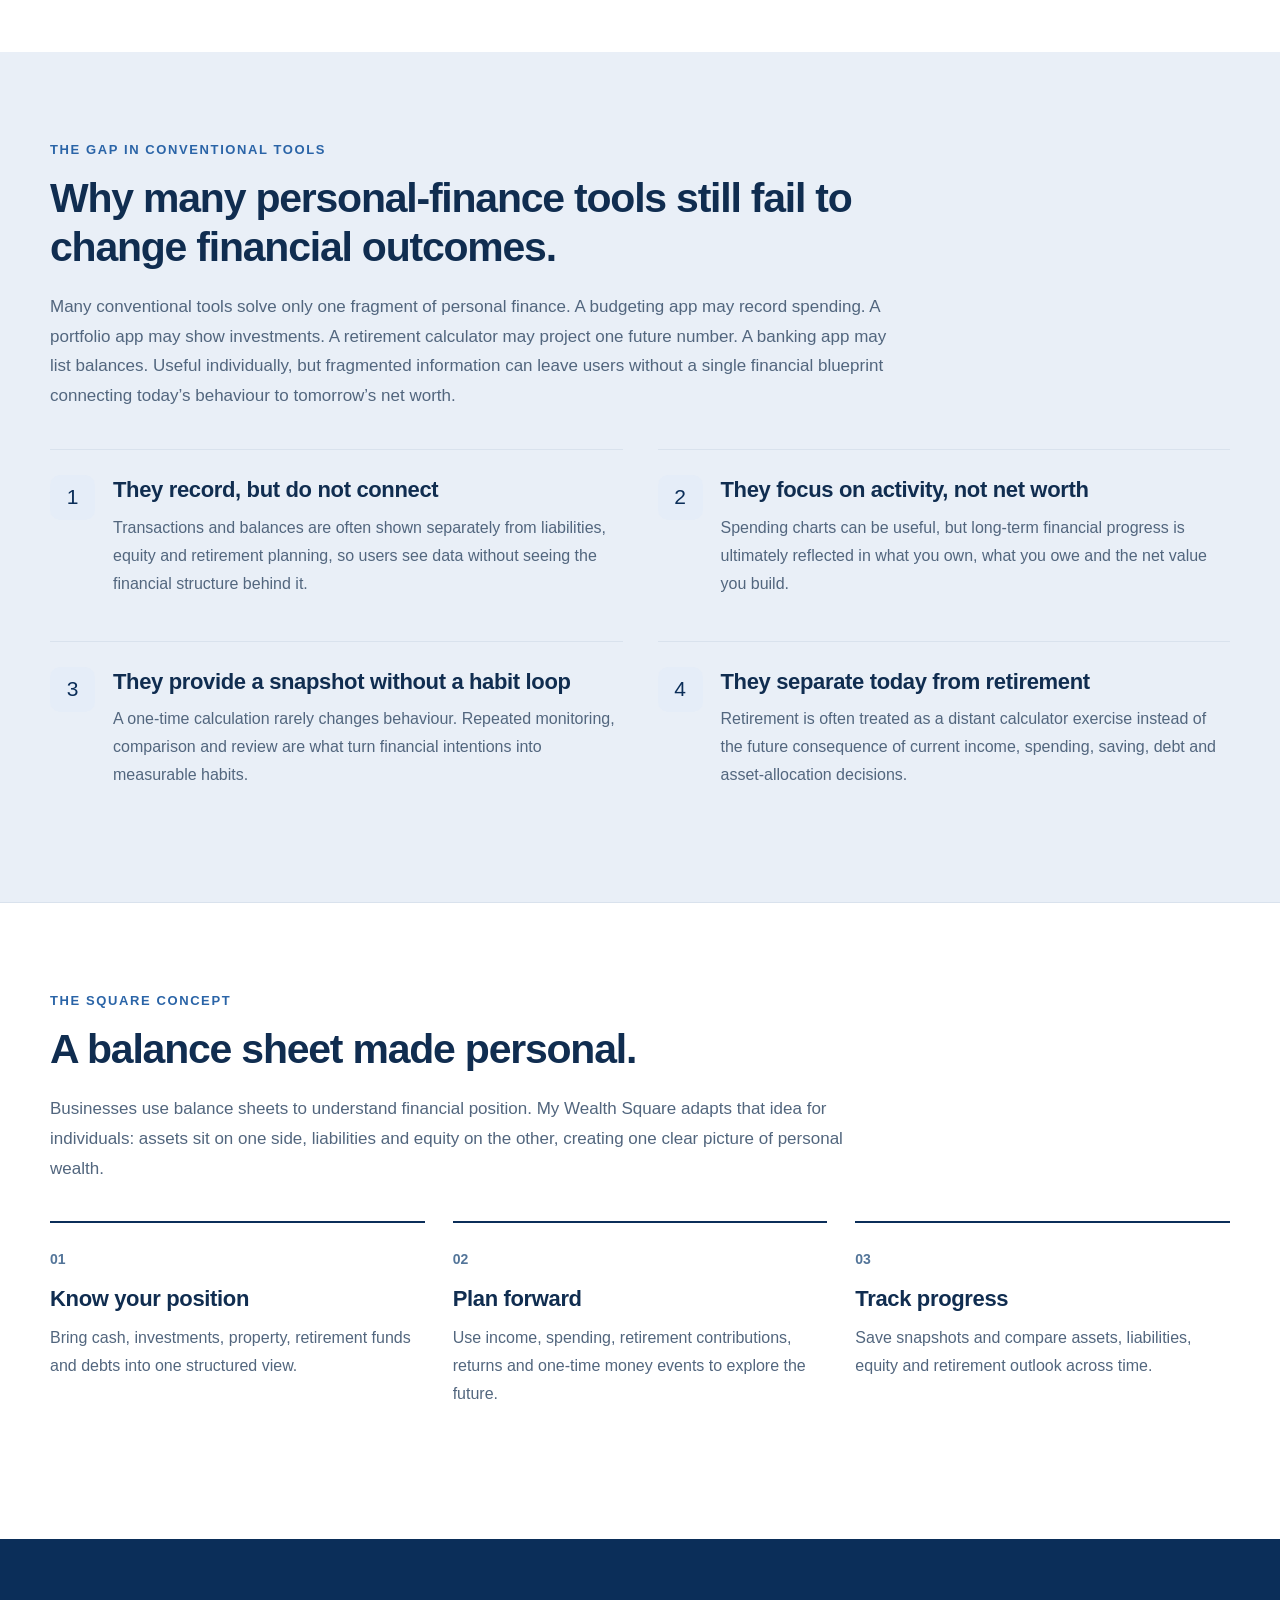
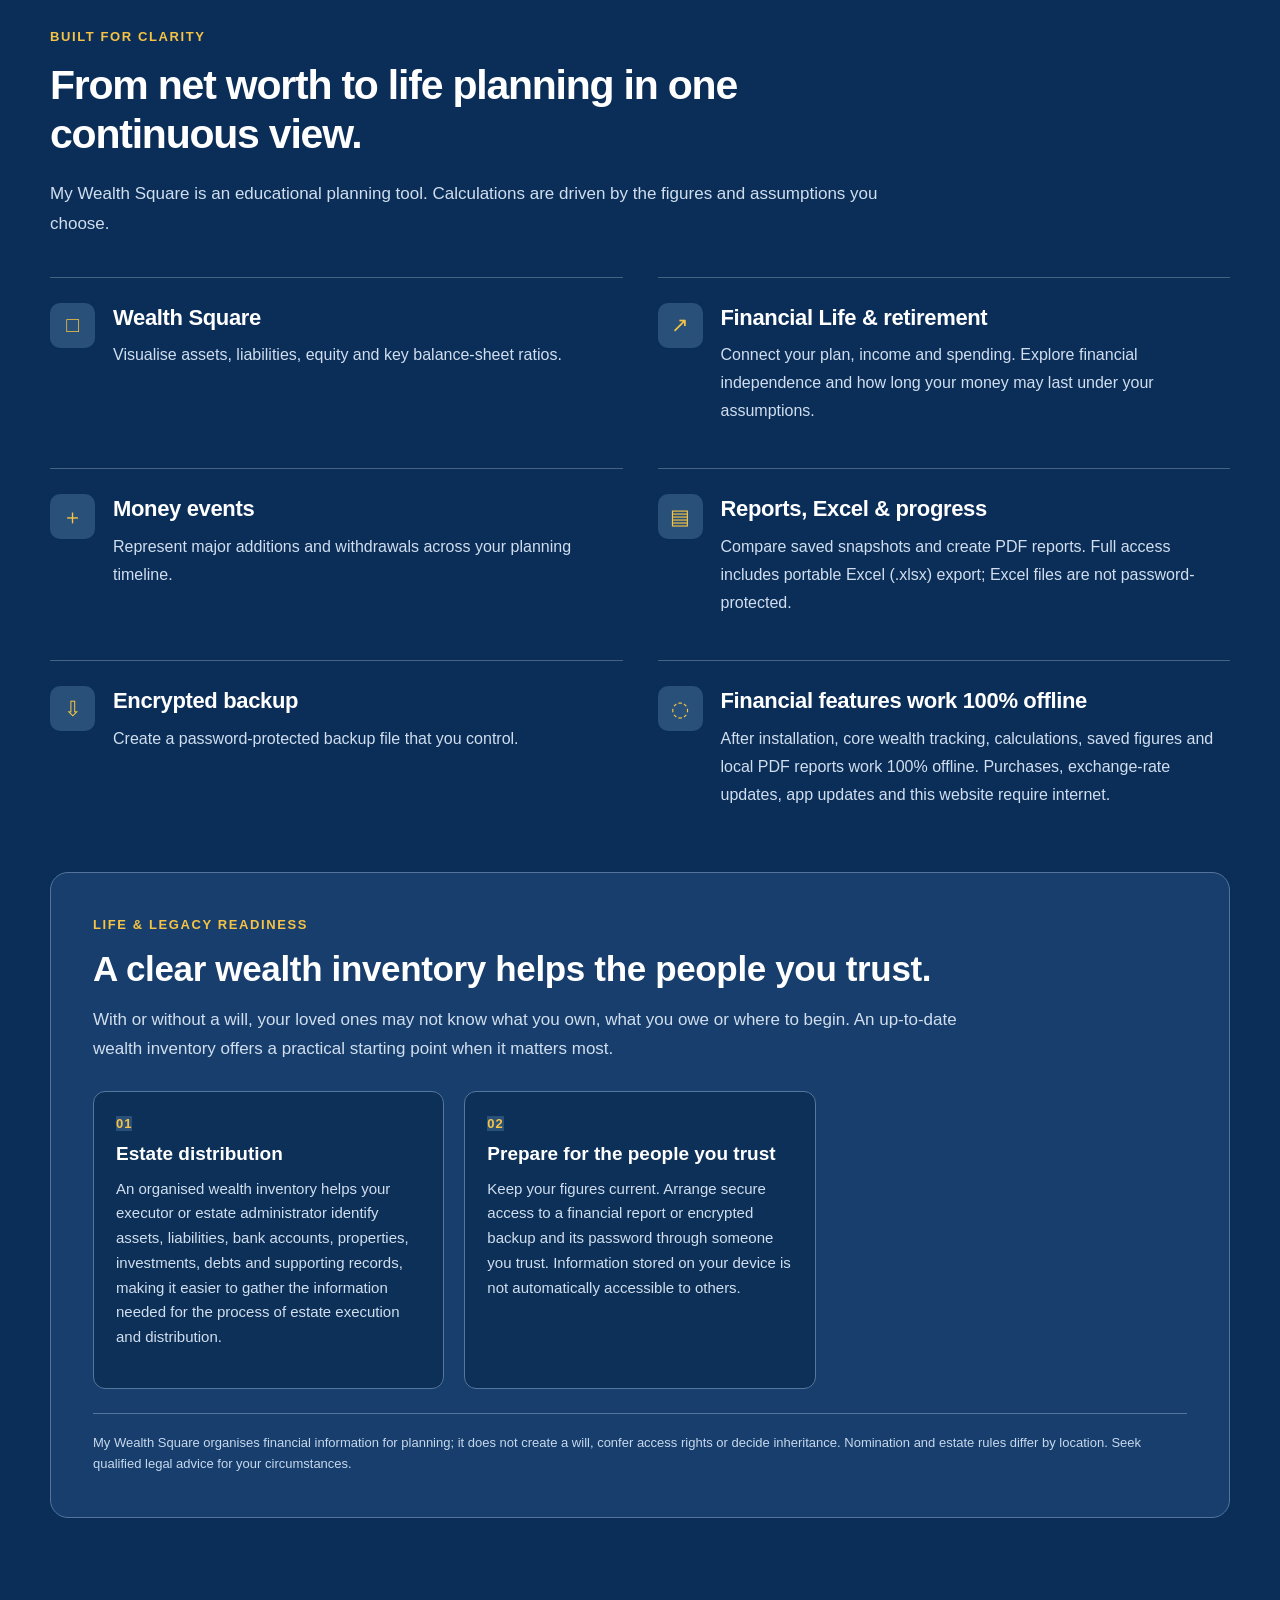
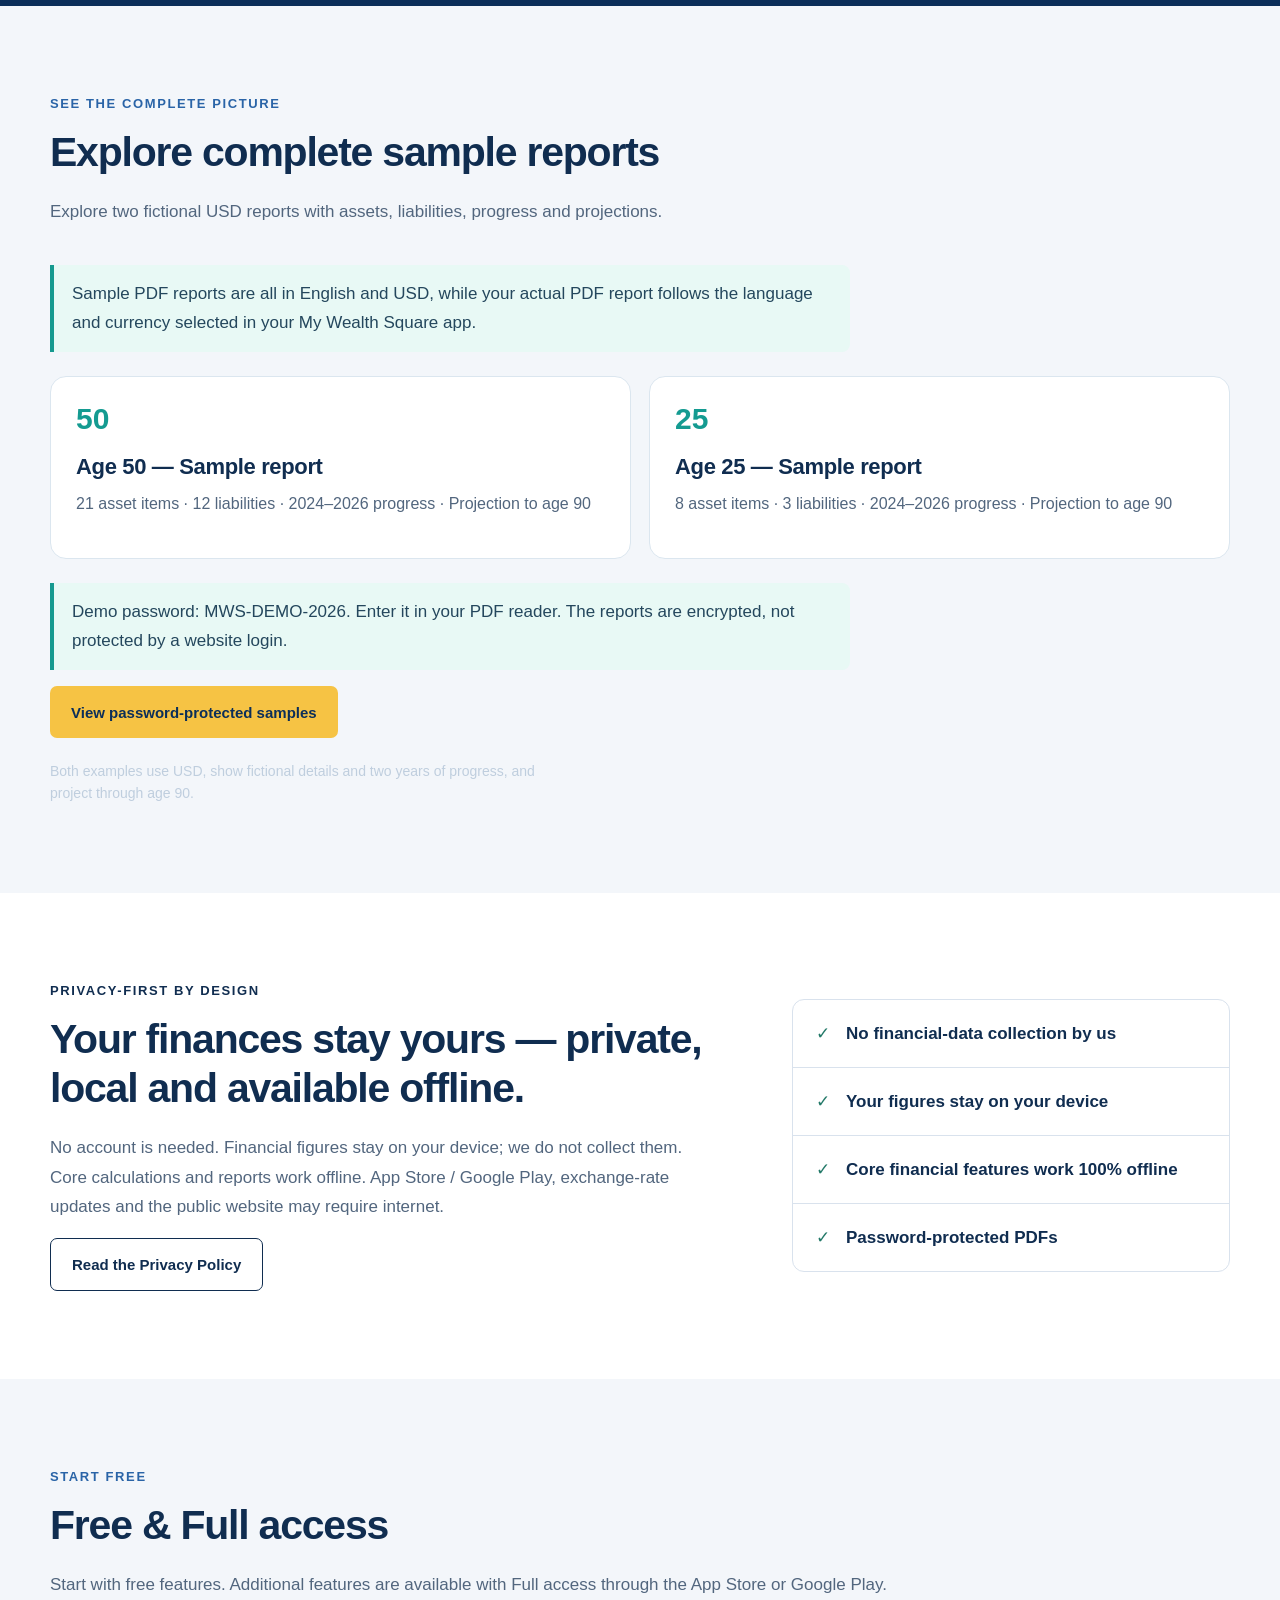
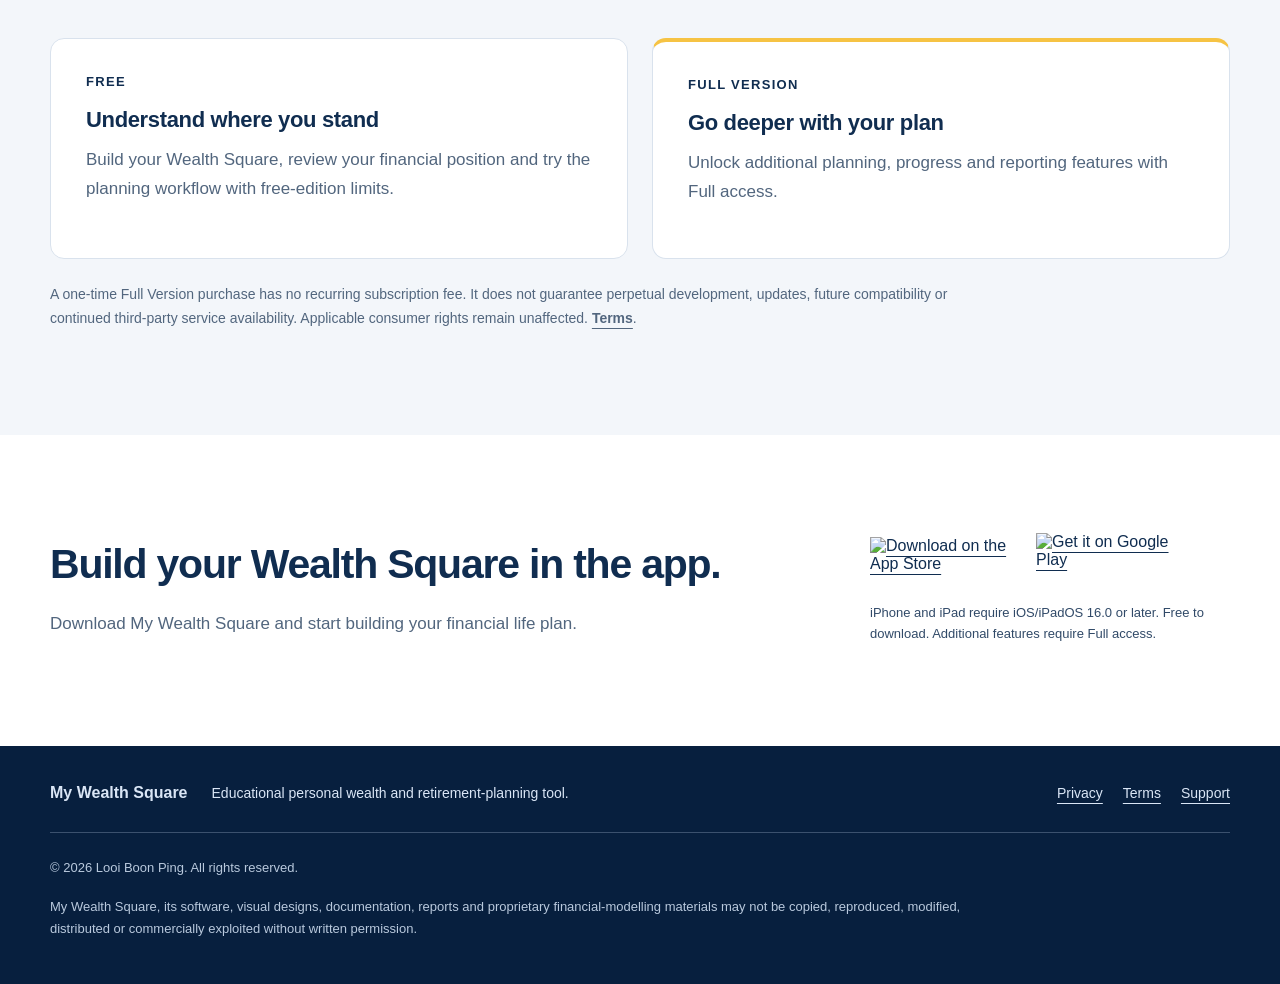
==== commit f036c2f2: "Website: combine estate guidance into distribution and trusted-person cards" ====
--- a/index.html
+++ b/index.html
@@ -119,23 +119,18 @@
       <div class="legacy-panel-intro">
         <div class="kicker" data-k="legacyKicker">LIFE &amp; LEGACY READINESS</div>
         <h3 data-k="legacyTitle">A clear wealth inventory helps the people you trust.</h3>
-        <p data-k="legacyIntro">With or without a will, your loved ones may not know what you own, what you owe or where to begin. An up-to-date wealth inventory offers a practical starting point when it matters most.</p>
+        <p data-k="legacyIntro">Your loved ones may not know what you own, what you owe or where to begin. An up-to-date wealth inventory offers a practical starting point when it matters most.</p>
       </div>
       <div class="legacy-cards">
         <article>
           <span class="legacy-card-number">01</span>
-          <h4 data-k="legacyWillTitle">If you have a will</h4>
-          <p data-k="legacyWillBody">An organised list of assets and liabilities can help your executor identify accounts, property, investments, debts and supporting records. A will and a wealth inventory serve different purposes.</p>
+          <h4 data-k="legacyDistributionTitle">Estate distribution</h4>
+          <p data-k="legacyDistributionBody">An organised wealth inventory helps your executor or estate administrator identify assets, liabilities, bank accounts, properties, investments, debts and supporting records, making it easier to gather the information needed for the process of estate execution and distribution.</p>
         </article>
         <article>
           <span class="legacy-card-number">02</span>
-          <h4 data-k="legacyNoWillTitle">If you do not have a will</h4>
-          <p data-k="legacyNoWillBody">An inventory can help your family identify what may need attention and gather information for a legally appointed estate administrator. It does not replace the legal administration process.</p>
-        </article>
-        <article>
-          <span class="legacy-card-number">03</span>
           <h4 data-k="legacyPrepareTitle">Prepare for the people you trust</h4>
-          <p data-k="legacyPrepareBody">Keep your figures current. Arrange secure access to a financial report or encrypted backup and its password through someone you trust. Information stored on your device is not automatically accessible to others.</p>
+          <p data-k="legacyPrepareBody">Keep your figures current. Arrange secure access to a financial report or encrypted backup and its password through someone you trust.</p>
         </article>
       </div>
       <p class="legacy-disclaimer" data-k="legacyDisclaimer">My Wealth Square organises financial information for planning; it does not create a will, confer access rights or decide inheritance. Nomination and estate rules differ by location. Seek qualified legal advice for your circumstances.</p>
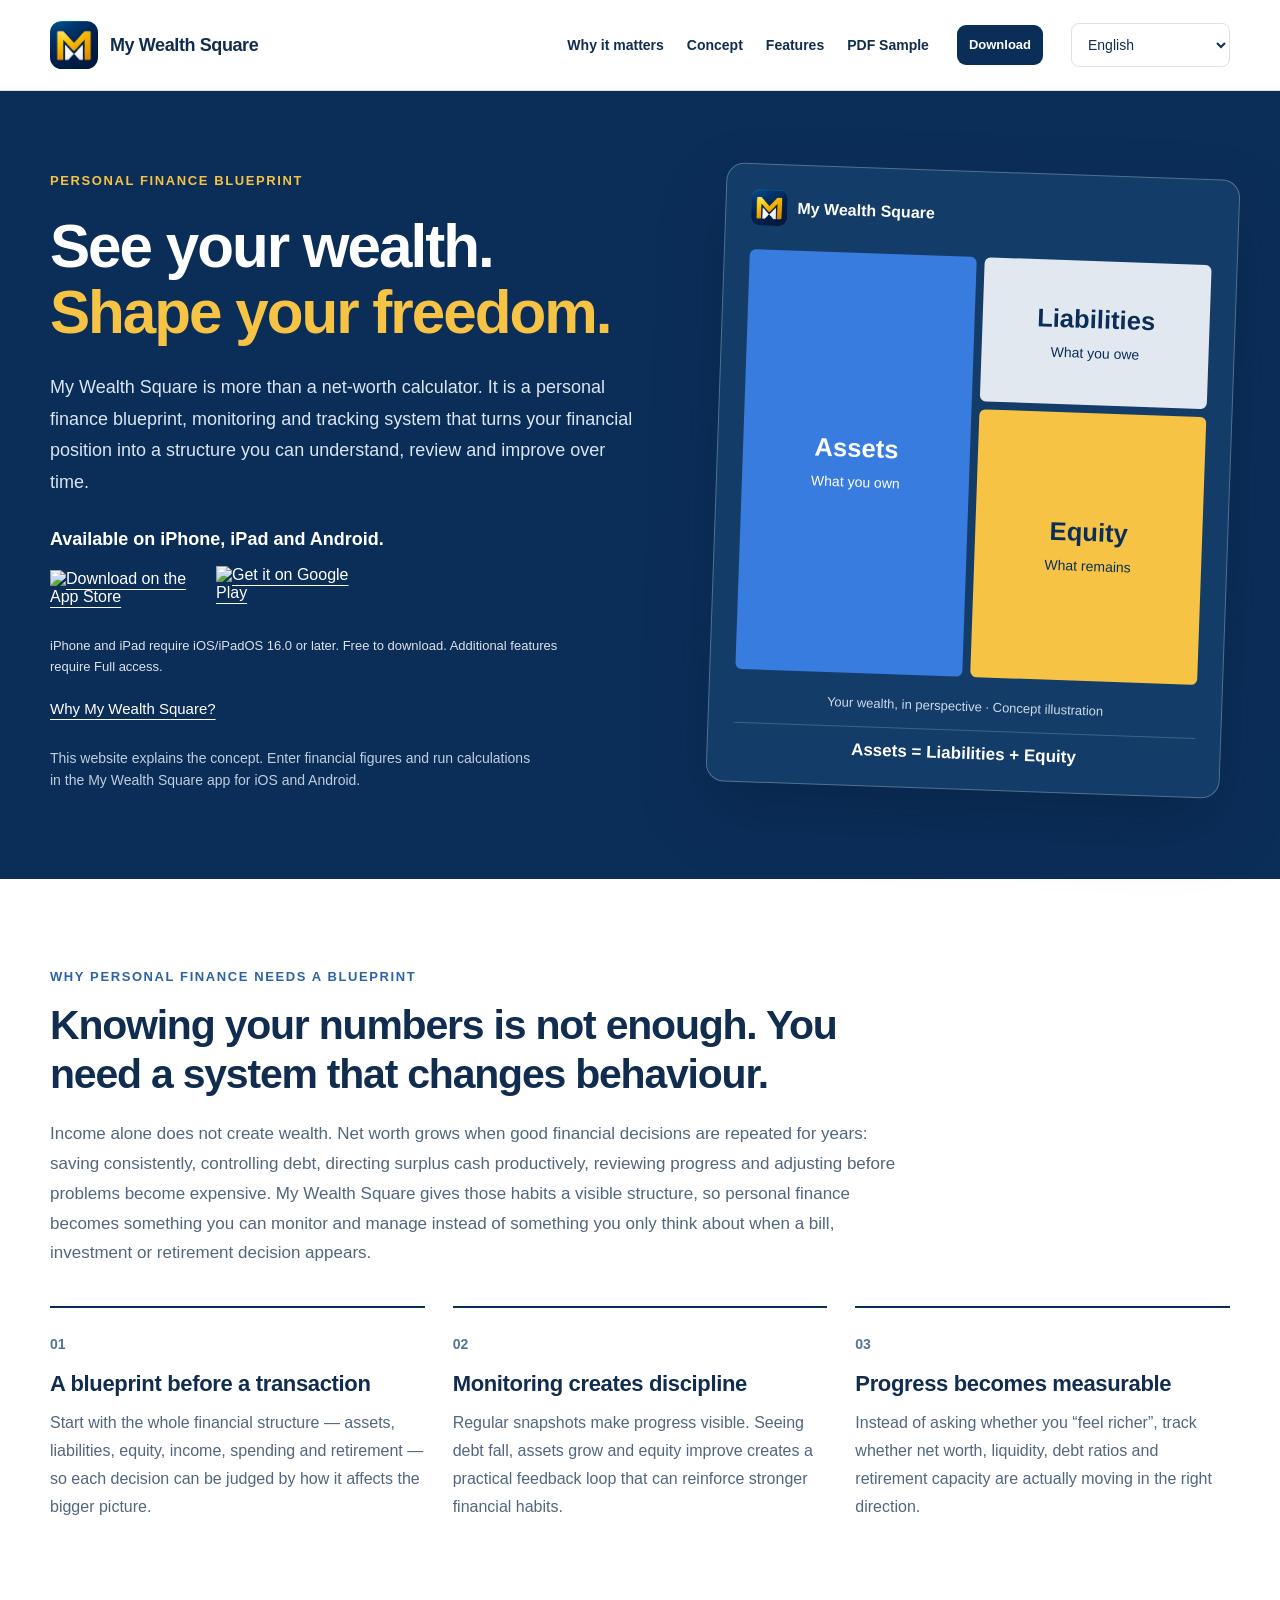
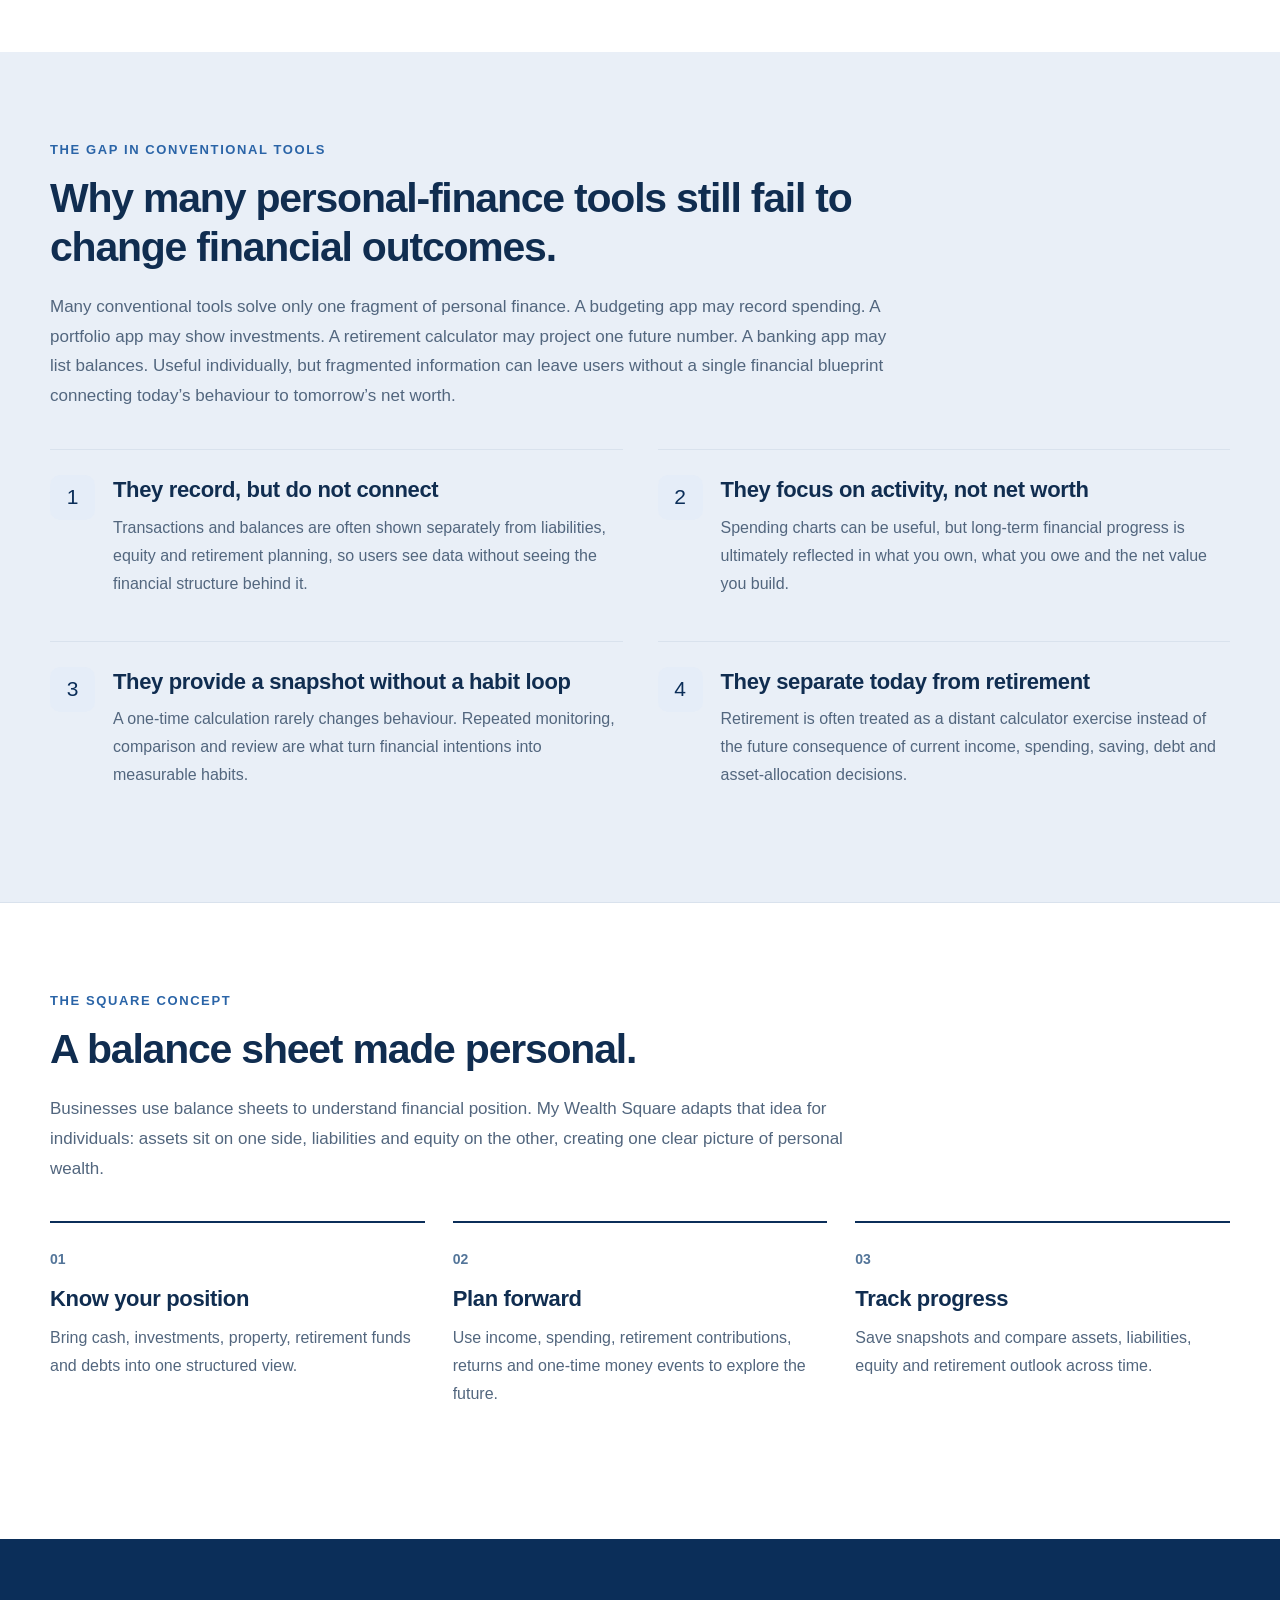
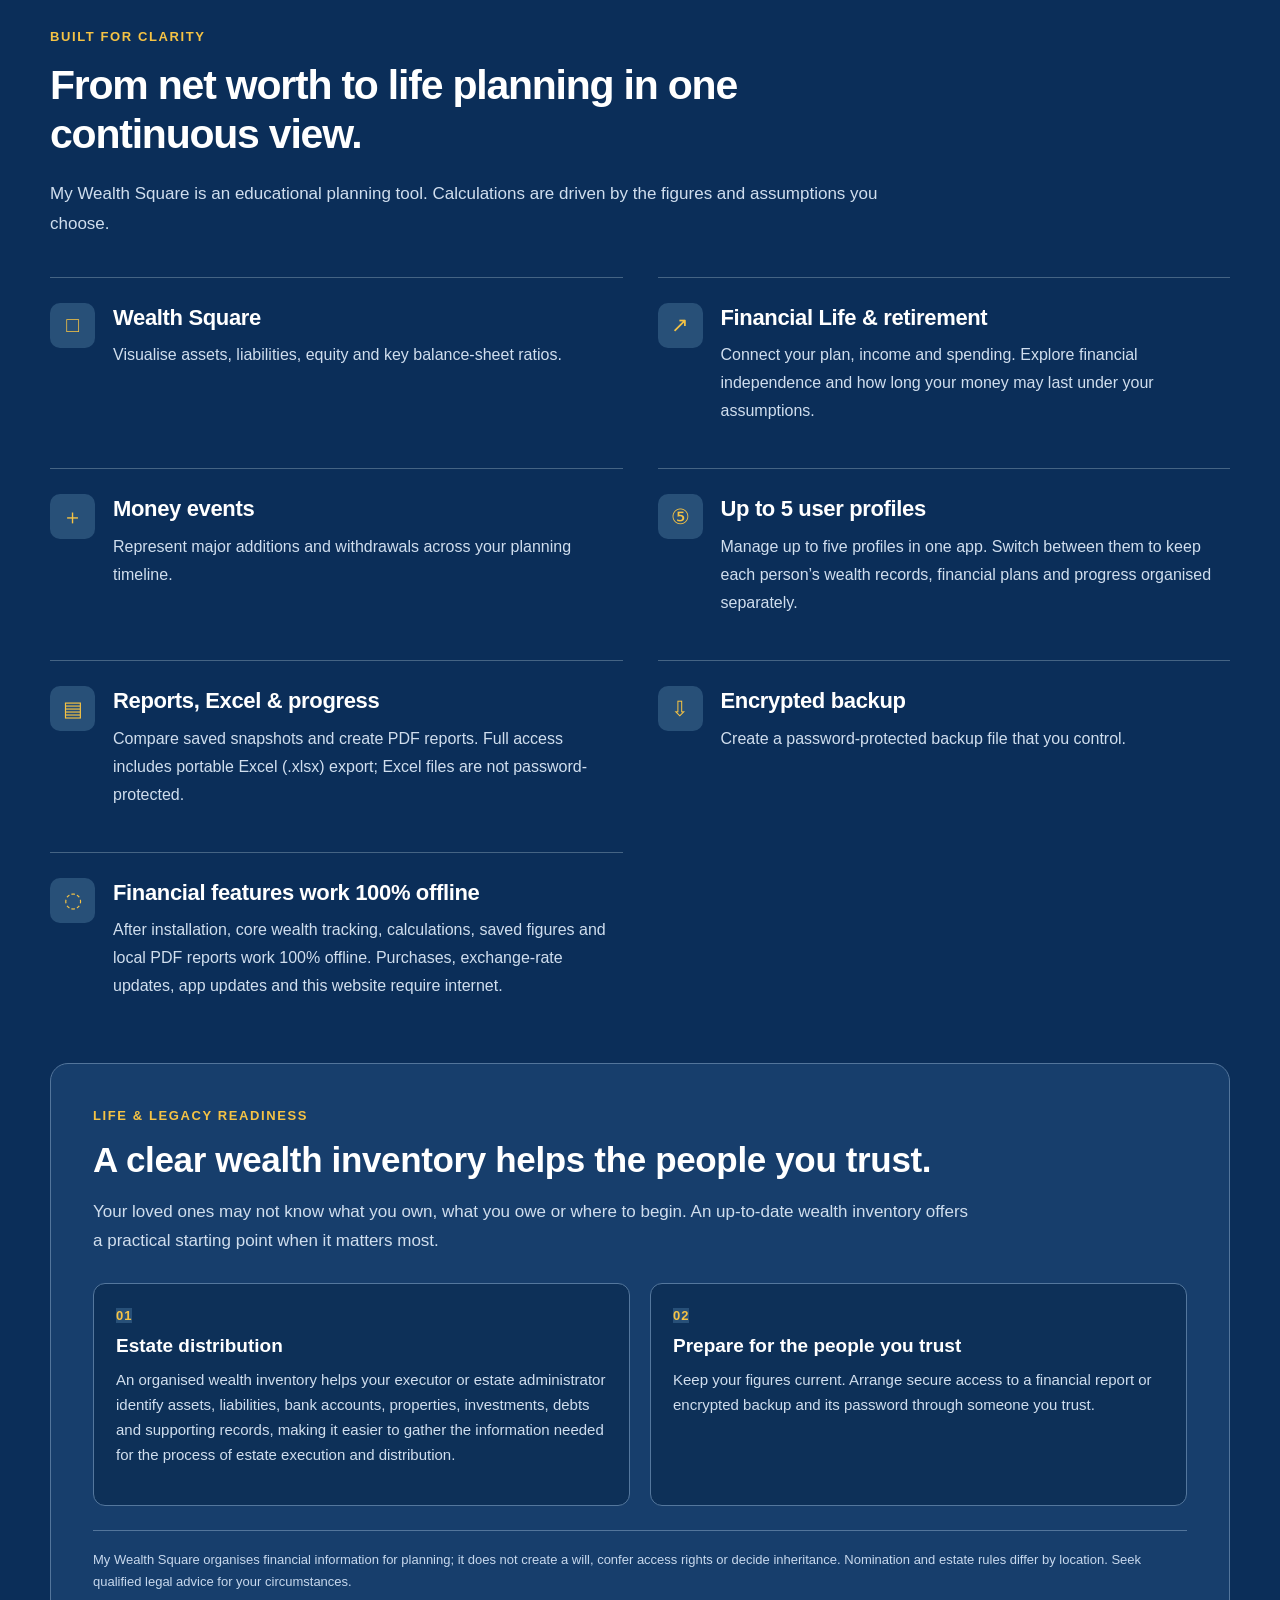
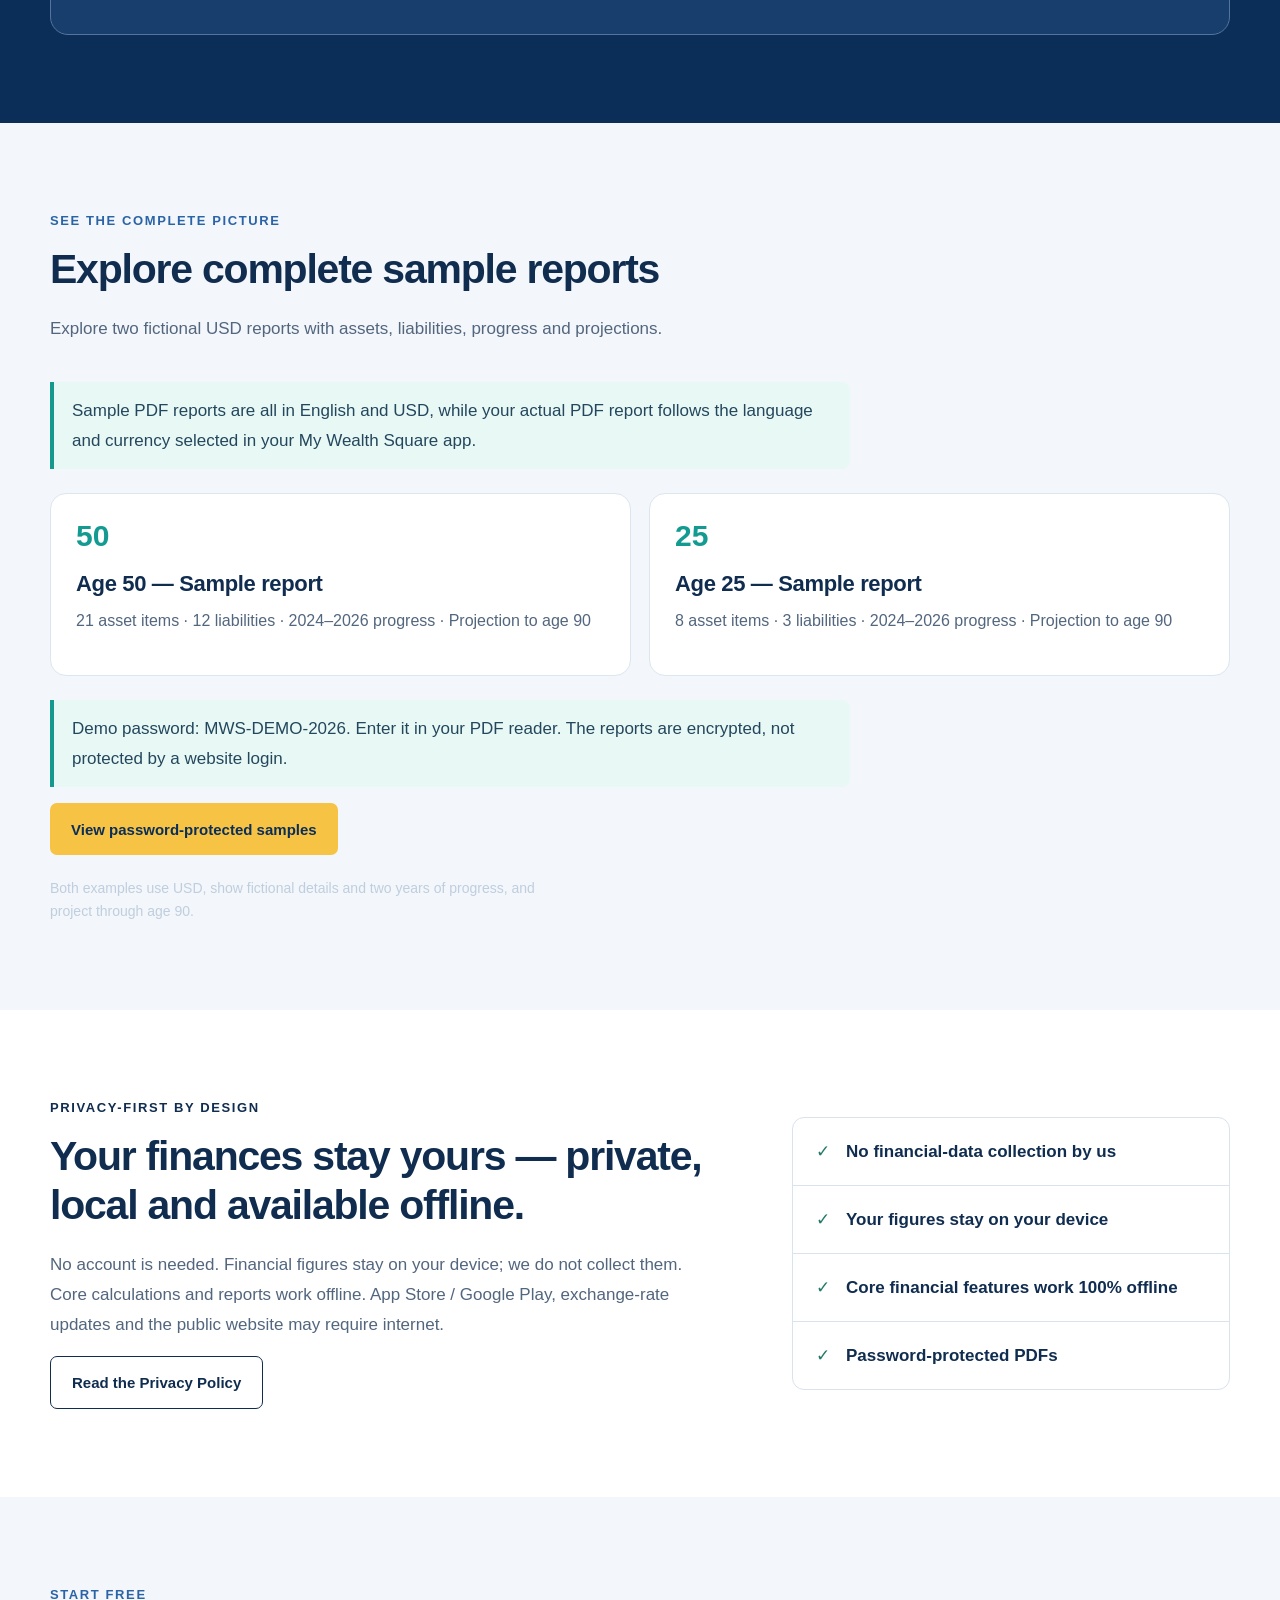
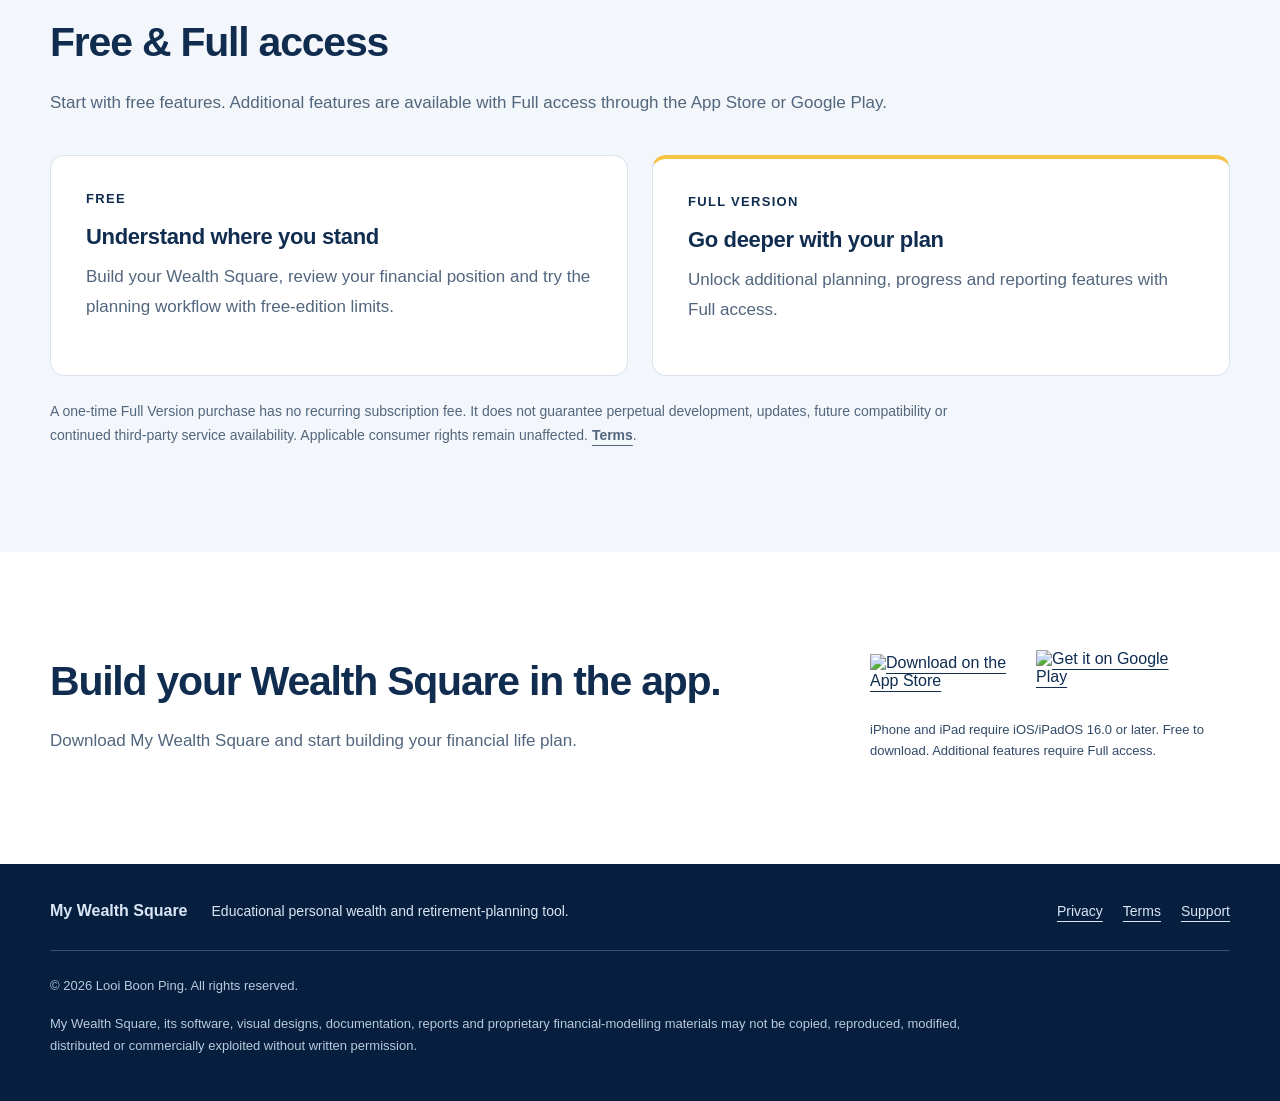
==== commit e68b1a01: "Website: add up to five user profiles to app features" ====
--- a/index.html
+++ b/index.html
@@ -110,6 +110,7 @@
       <article><span>□</span><div><h3 data-k="f1Title">Wealth Square</h3><p data-k="f1Body">Visualise assets, liabilities, equity and key balance-sheet ratios.</p></div></article>
       <article><span>↗</span><div><h3 data-k="f2Title">Retirement planner</h3><p data-k="f2Body">Model pre-retirement accumulation and post-retirement spending.</p></div></article>
       <article><span>＋</span><div><h3 data-k="f3Title">Money events</h3><p data-k="f3Body">Represent major additions and withdrawals across your planning timeline.</p></div></article>
+      <article><span aria-hidden="true">⑤</span><div><h3 data-k="fMultiTitle">Up to 5 user profiles</h3><p data-k="fMultiBody">Manage up to five profiles in one app. Switch between them to keep each person’s wealth records, financial plans and progress organised separately.</p></div></article>
       <article><span>▤</span><div><h3 data-k="f4Title">Reports & progress</h3><p data-k="f4Body">Create reports and keep a clearer record of changes over time.</p></div></article>
       <article><span>⇩</span><div><h3 data-k="f5Title">Encrypted backup</h3><p data-k="f5Body">Create a password-protected backup file that you control.</p></div></article>
       <article><span>◌</span><div><h3 data-k="f6Title">Financial features work 100% offline</h3><p data-k="f6Body">After installation, core wealth tracking, calculations, saved figures and local PDF reports work 100% offline. Purchases, exchange-rate updates, app updates and this website require internet.</p></div></article>
--- a/styles.css
+++ b/styles.css
@@ -165,7 +165,7 @@
 #features .legacy-panel-intro{max-width:880px}
 #features .legacy-panel h3{font-size:clamp(24px,3vw,35px);margin:12px 0 16px;line-height:1.22;color:#fff}
 #features .legacy-panel-intro>p{font-size:17px;line-height:1.7}
-#features .legacy-cards{display:grid;grid-template-columns:repeat(3,minmax(0,1fr));gap:20px;margin-top:27px}
+#features .legacy-cards{display:grid;grid-template-columns:repeat(2,minmax(0,1fr));gap:20px;margin-top:27px}
 #features .legacy-cards article{padding:22px;border:1px solid #54779d;border-radius:12px;background:#0d3058}
 #features .legacy-card-number{font-size:13px;color:var(--gold);font-weight:750;letter-spacing:1px}
 #features .legacy-cards h4{font-size:19px;line-height:1.3;margin:10px 0 10px;color:white}
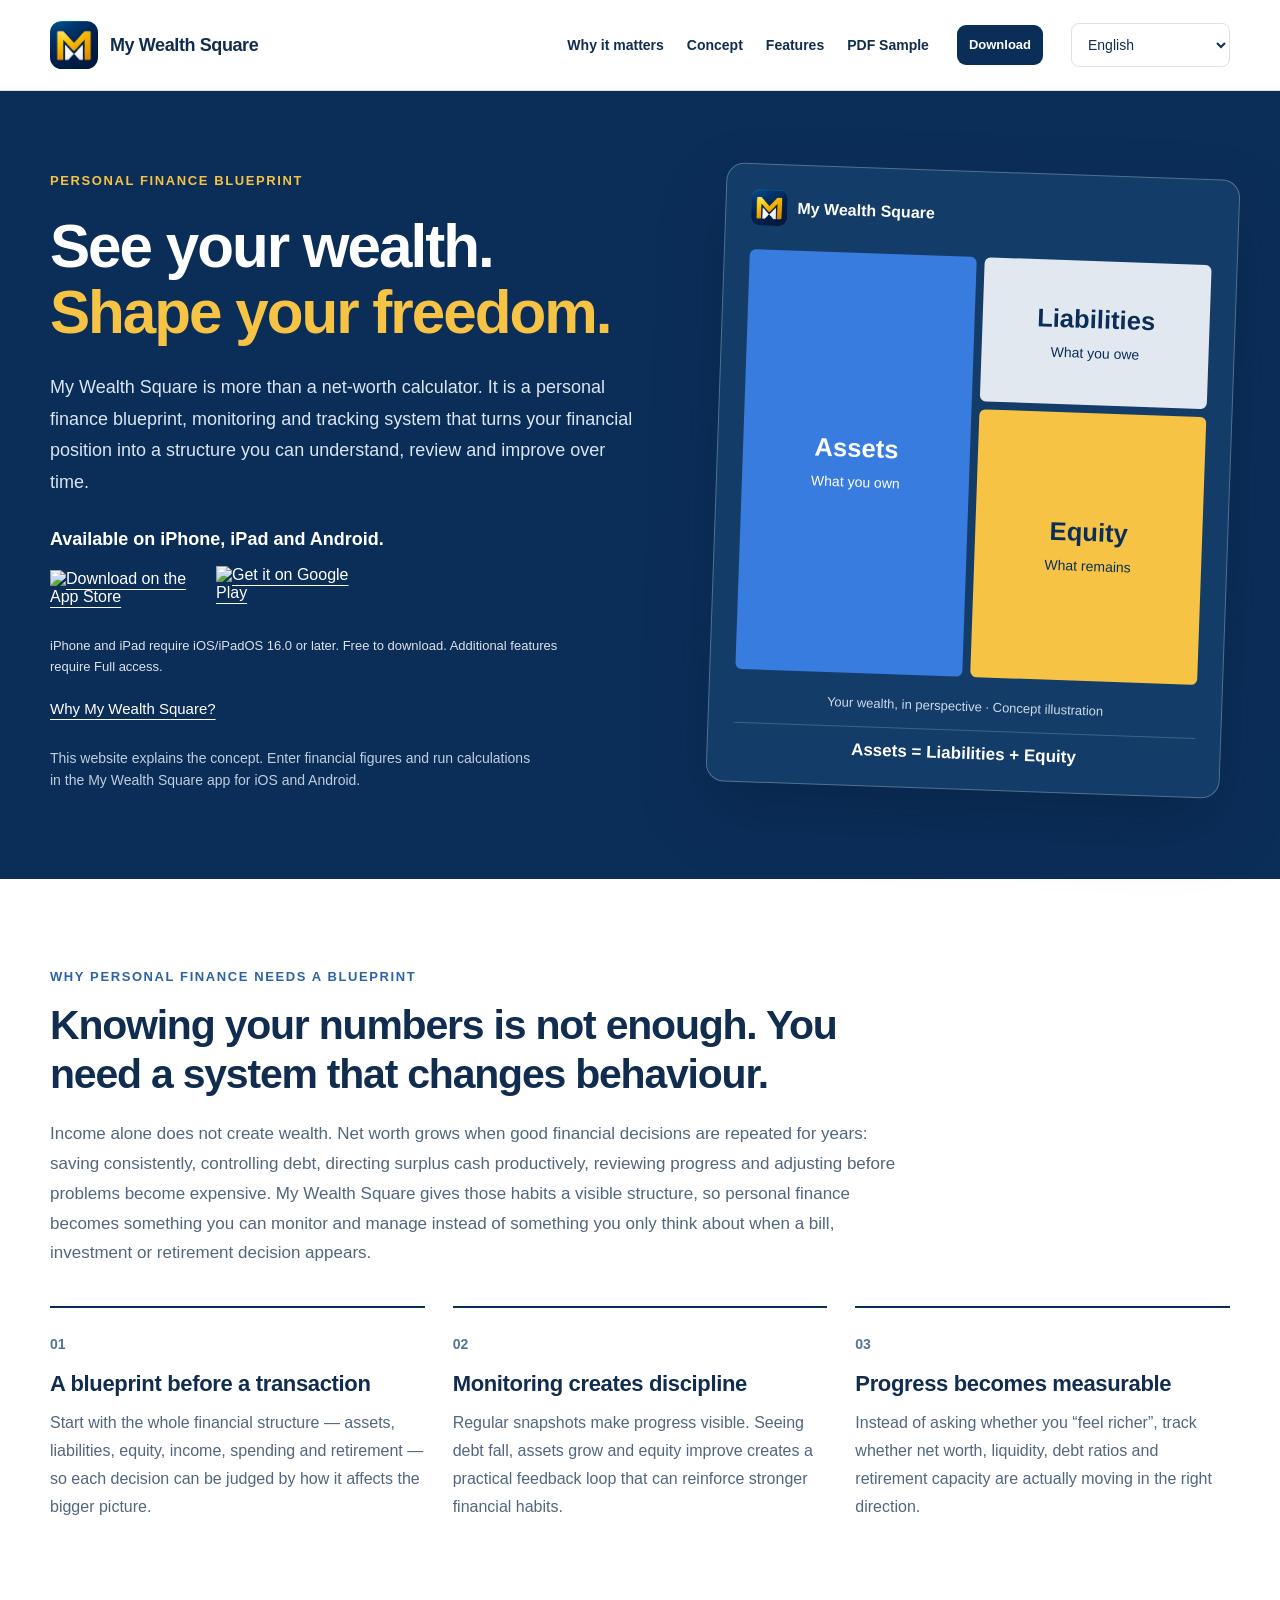
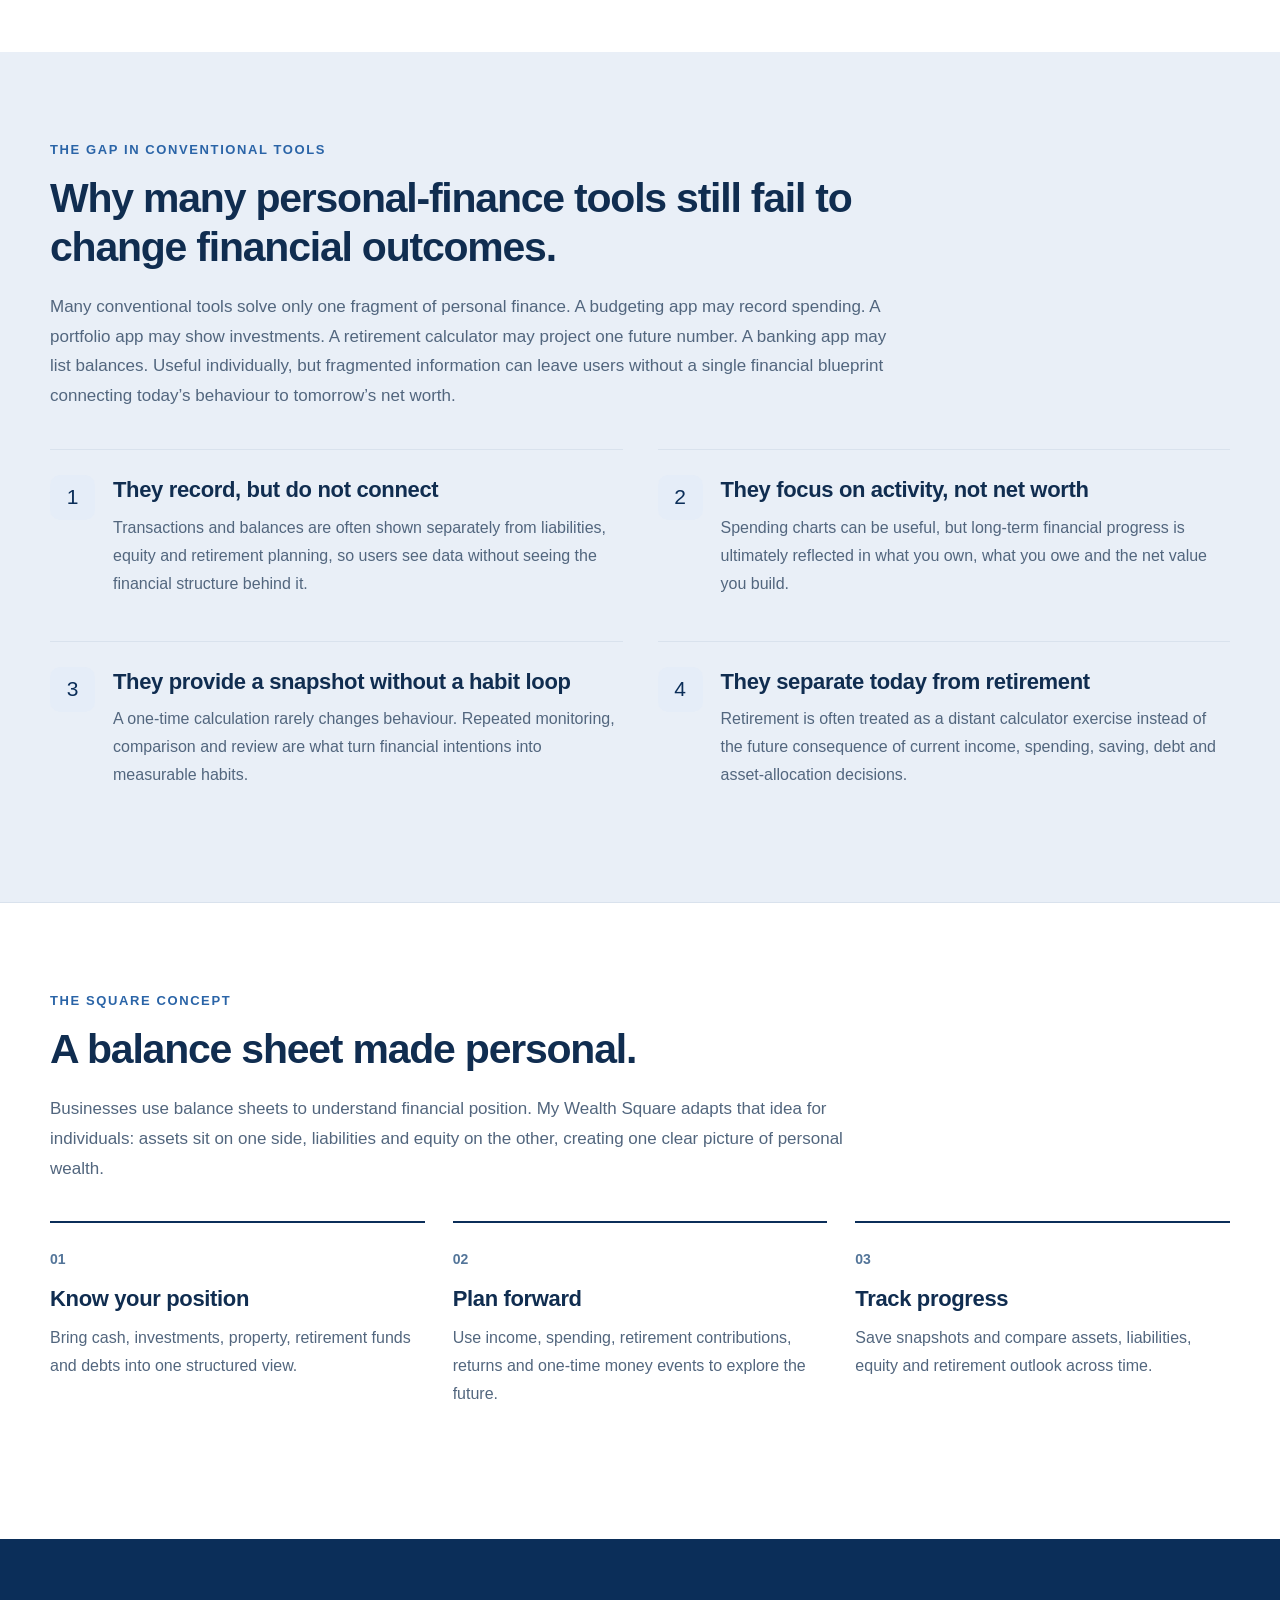
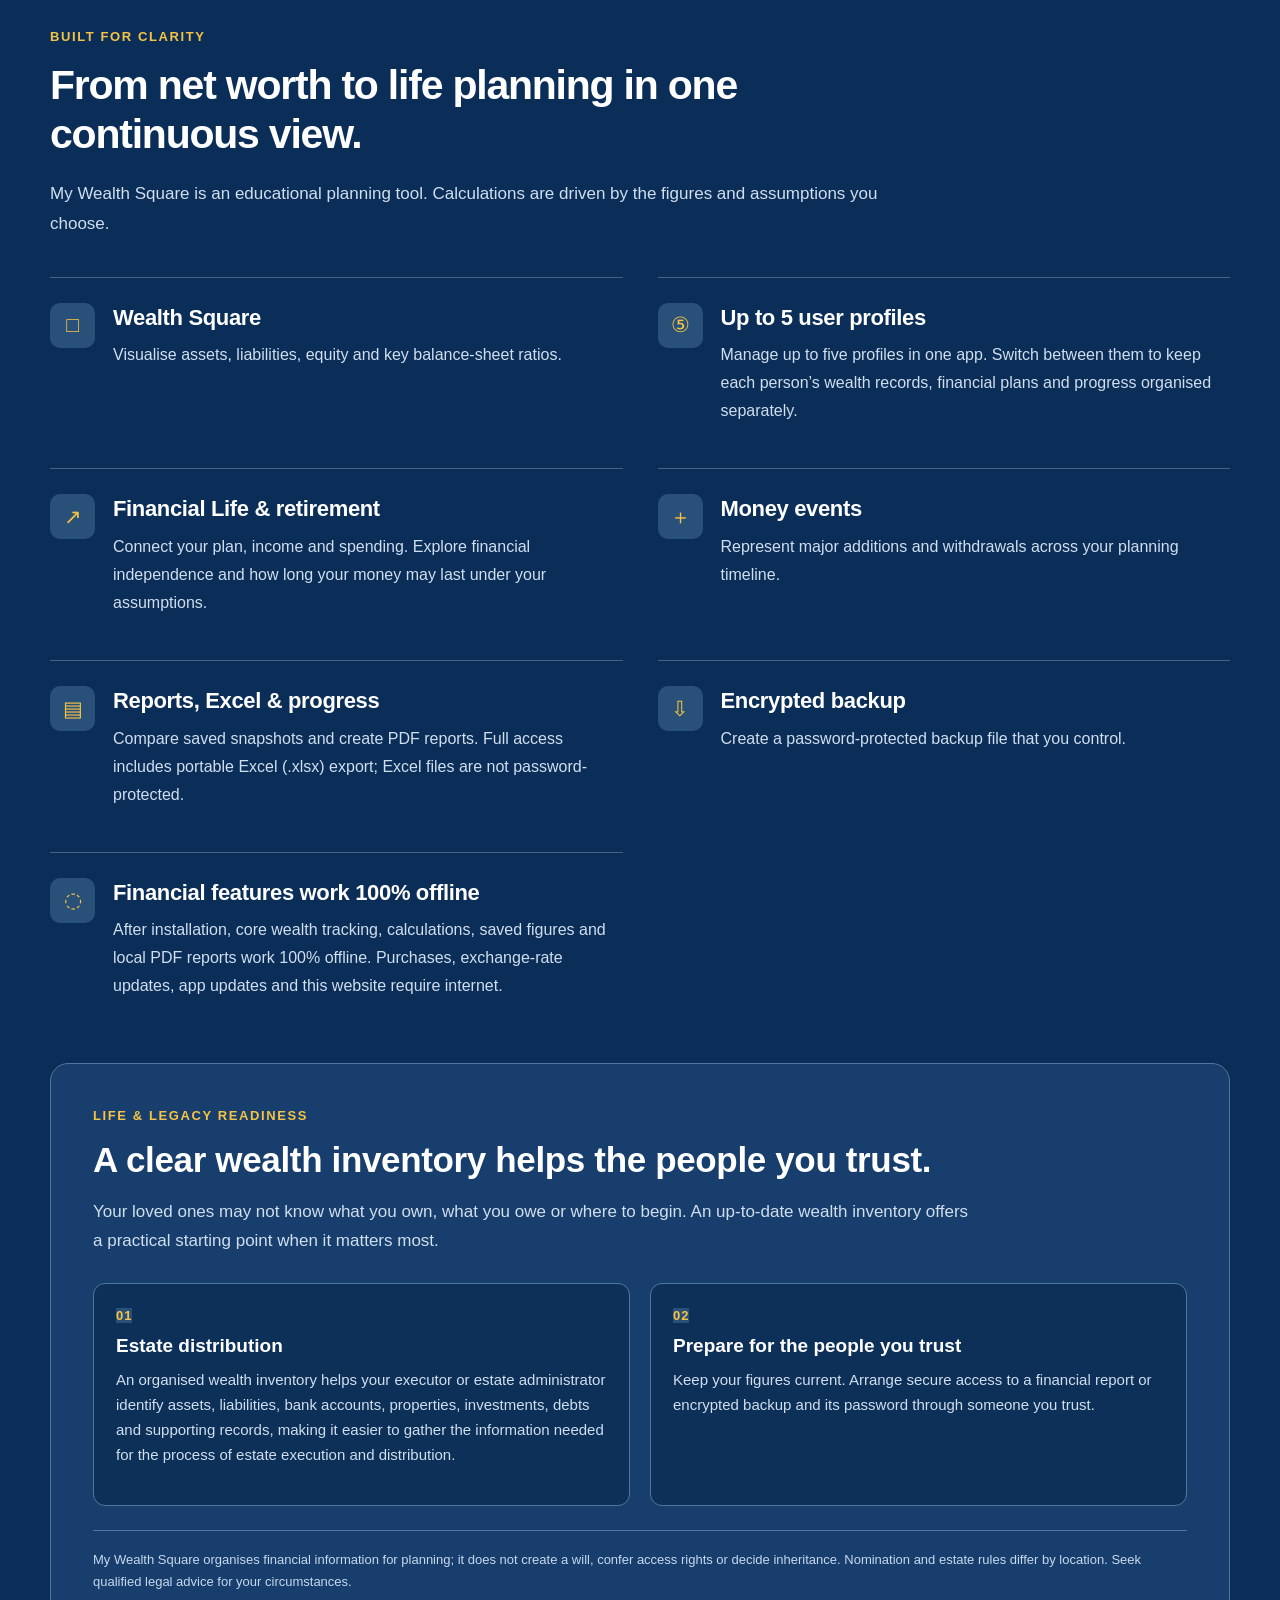
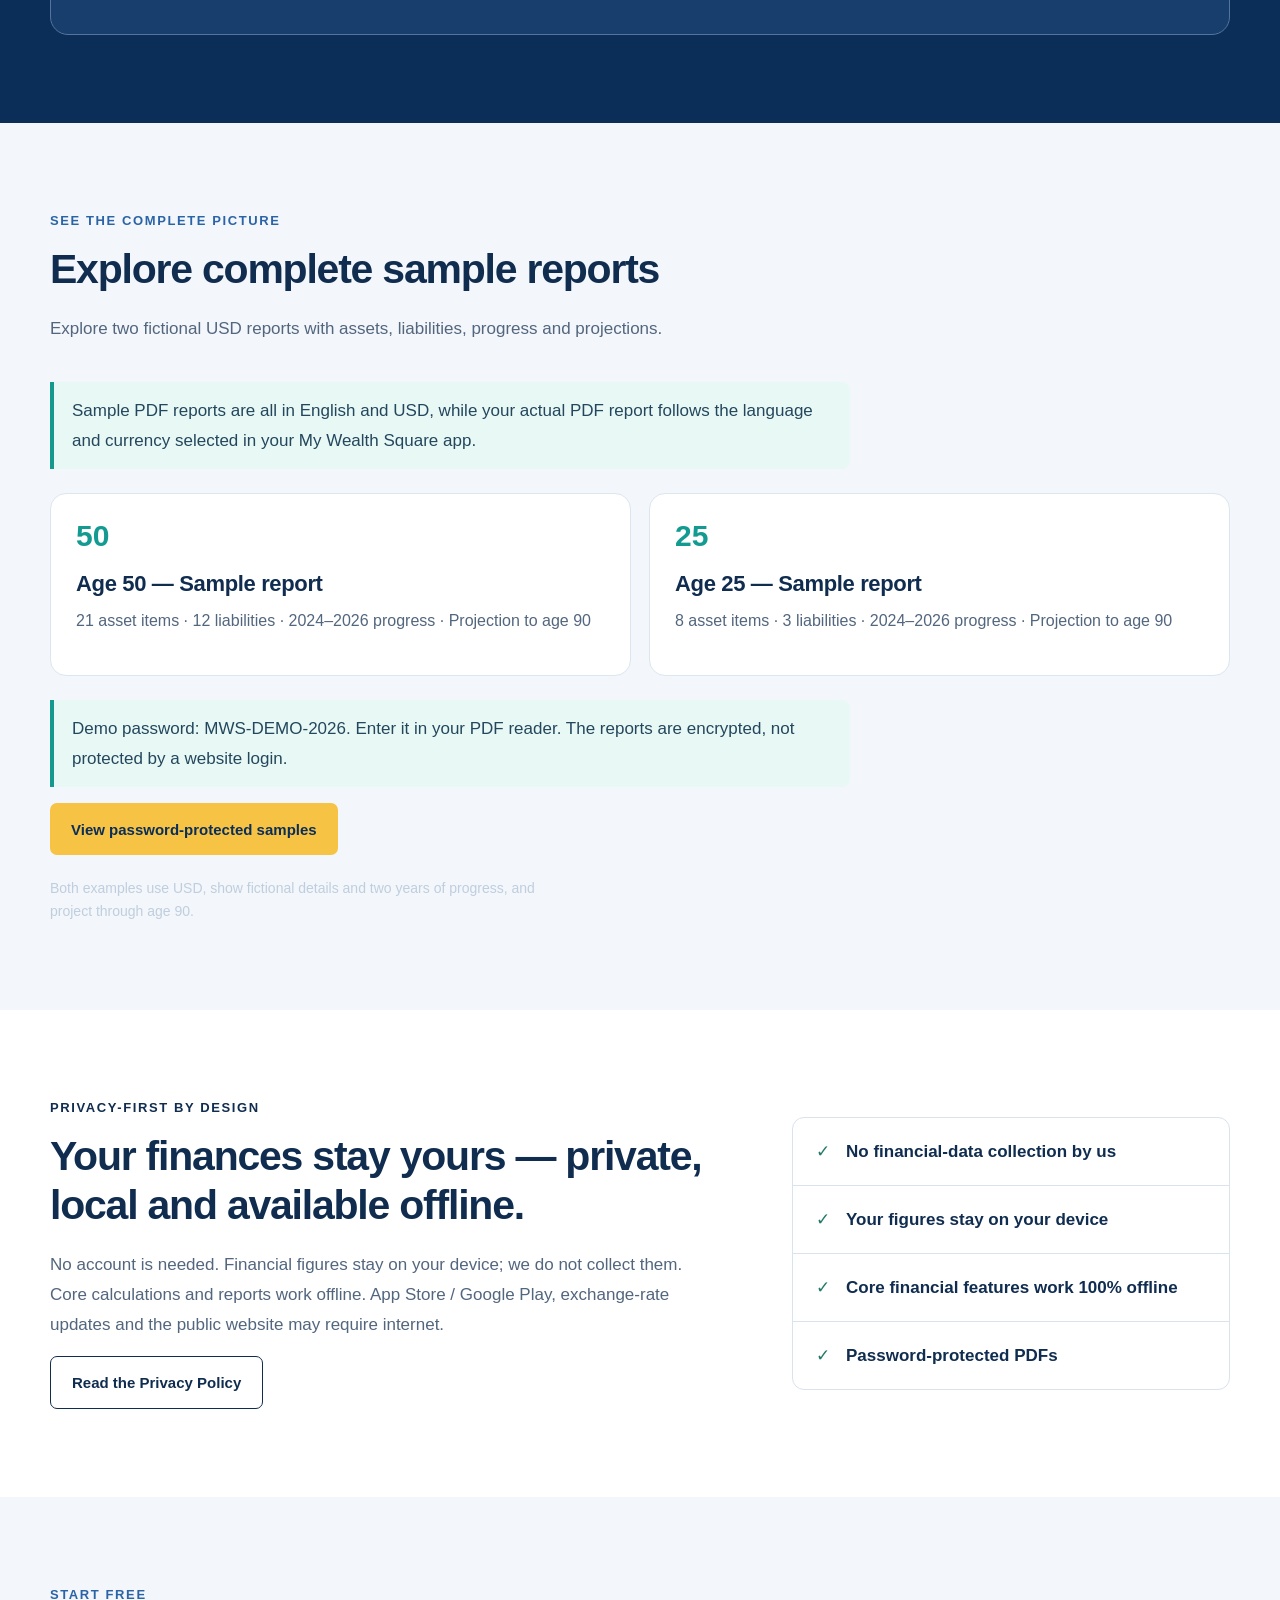
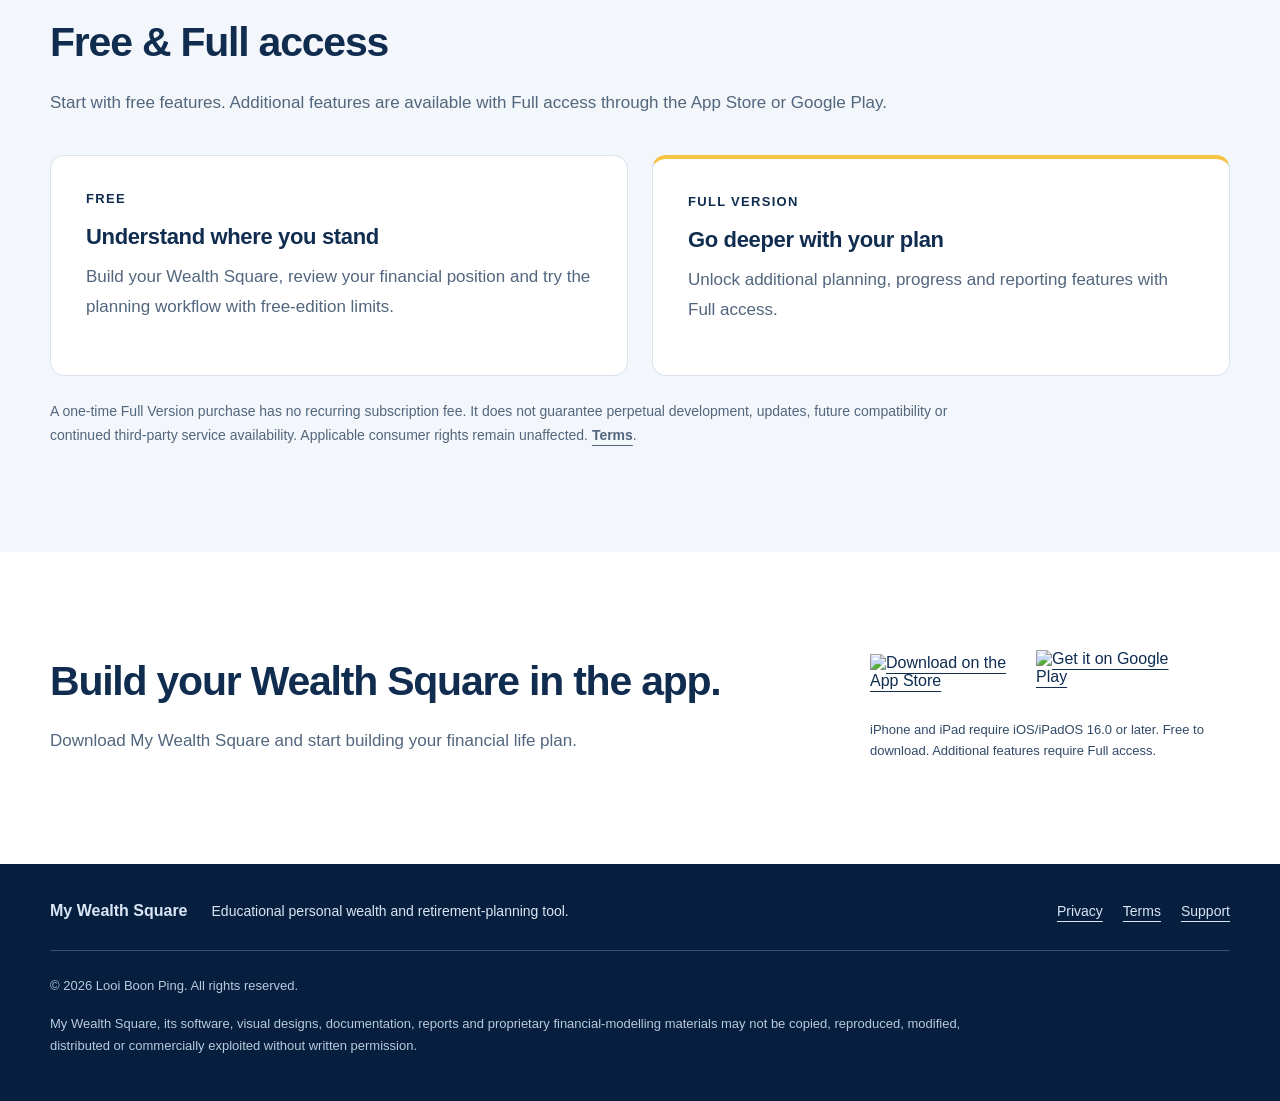
==== commit bf87ce64: "Make five-profile feature prominent and explain encrypted Android/iOS backup restore" ====
--- a/index.html
+++ b/index.html
@@ -108,11 +108,11 @@
     <div class="section-head"><div class="kicker" data-k="featuresKicker">BUILT FOR CLARITY</div><h2 data-k="featuresTitle">From net worth to life planning in one continuous view.</h2><p data-k="featuresBody">My Wealth Square is an educational planning tool. Calculations are driven by the figures and assumptions you choose.</p></div>
     <div class="features">
       <article><span>□</span><div><h3 data-k="f1Title">Wealth Square</h3><p data-k="f1Body">Visualise assets, liabilities, equity and key balance-sheet ratios.</p></div></article>
+      <article><span aria-hidden="true">⑤</span><div><h3 data-k="fMultiTitle">Up to 5 user profiles</h3><p data-k="fMultiBody">Manage up to five profiles in one app. Switch between them to keep each person’s wealth records, financial plans and progress organised separately.</p></div></article>
       <article><span>↗</span><div><h3 data-k="f2Title">Retirement planner</h3><p data-k="f2Body">Model pre-retirement accumulation and post-retirement spending.</p></div></article>
       <article><span>＋</span><div><h3 data-k="f3Title">Money events</h3><p data-k="f3Body">Represent major additions and withdrawals across your planning timeline.</p></div></article>
-      <article><span aria-hidden="true">⑤</span><div><h3 data-k="fMultiTitle">Up to 5 user profiles</h3><p data-k="fMultiBody">Manage up to five profiles in one app. Switch between them to keep each person’s wealth records, financial plans and progress organised separately.</p></div></article>
       <article><span>▤</span><div><h3 data-k="f4Title">Reports & progress</h3><p data-k="f4Body">Create reports and keep a clearer record of changes over time.</p></div></article>
-      <article><span>⇩</span><div><h3 data-k="f5Title">Encrypted backup</h3><p data-k="f5Body">Create a password-protected backup file that you control.</p></div></article>
+      <article><span>⇩</span><div><h3 data-k="f5Title">Encrypted backup &amp; restore</h3><p data-k="f5Body">Export a password-protected .mwsbackup file to import and restore your financial records between Android and iPhone/iPad. Keep your backup file and password secure.</p></div></article>
       <article><span>◌</span><div><h3 data-k="f6Title">Financial features work 100% offline</h3><p data-k="f6Body">After installation, core wealth tracking, calculations, saved figures and local PDF reports work 100% offline. Purchases, exchange-rate updates, app updates and this website require internet.</p></div></article>
     </div>
 
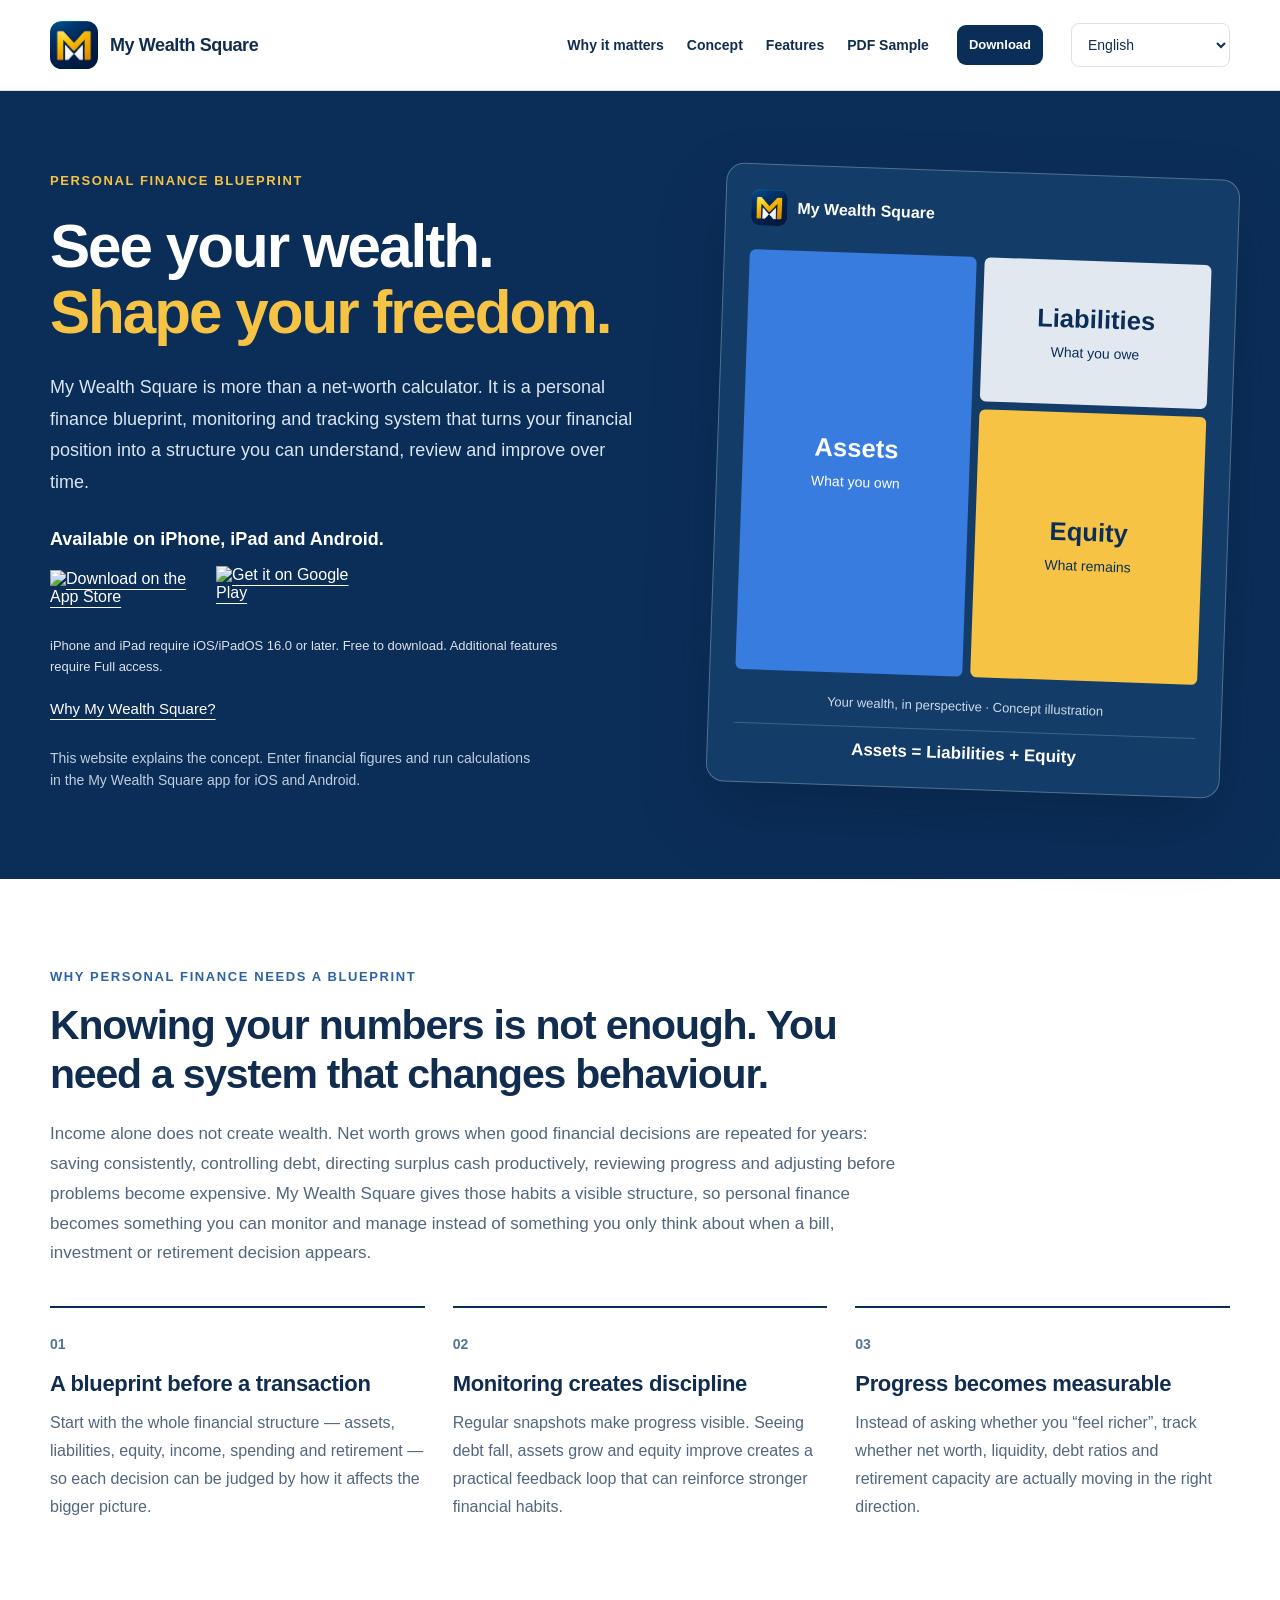
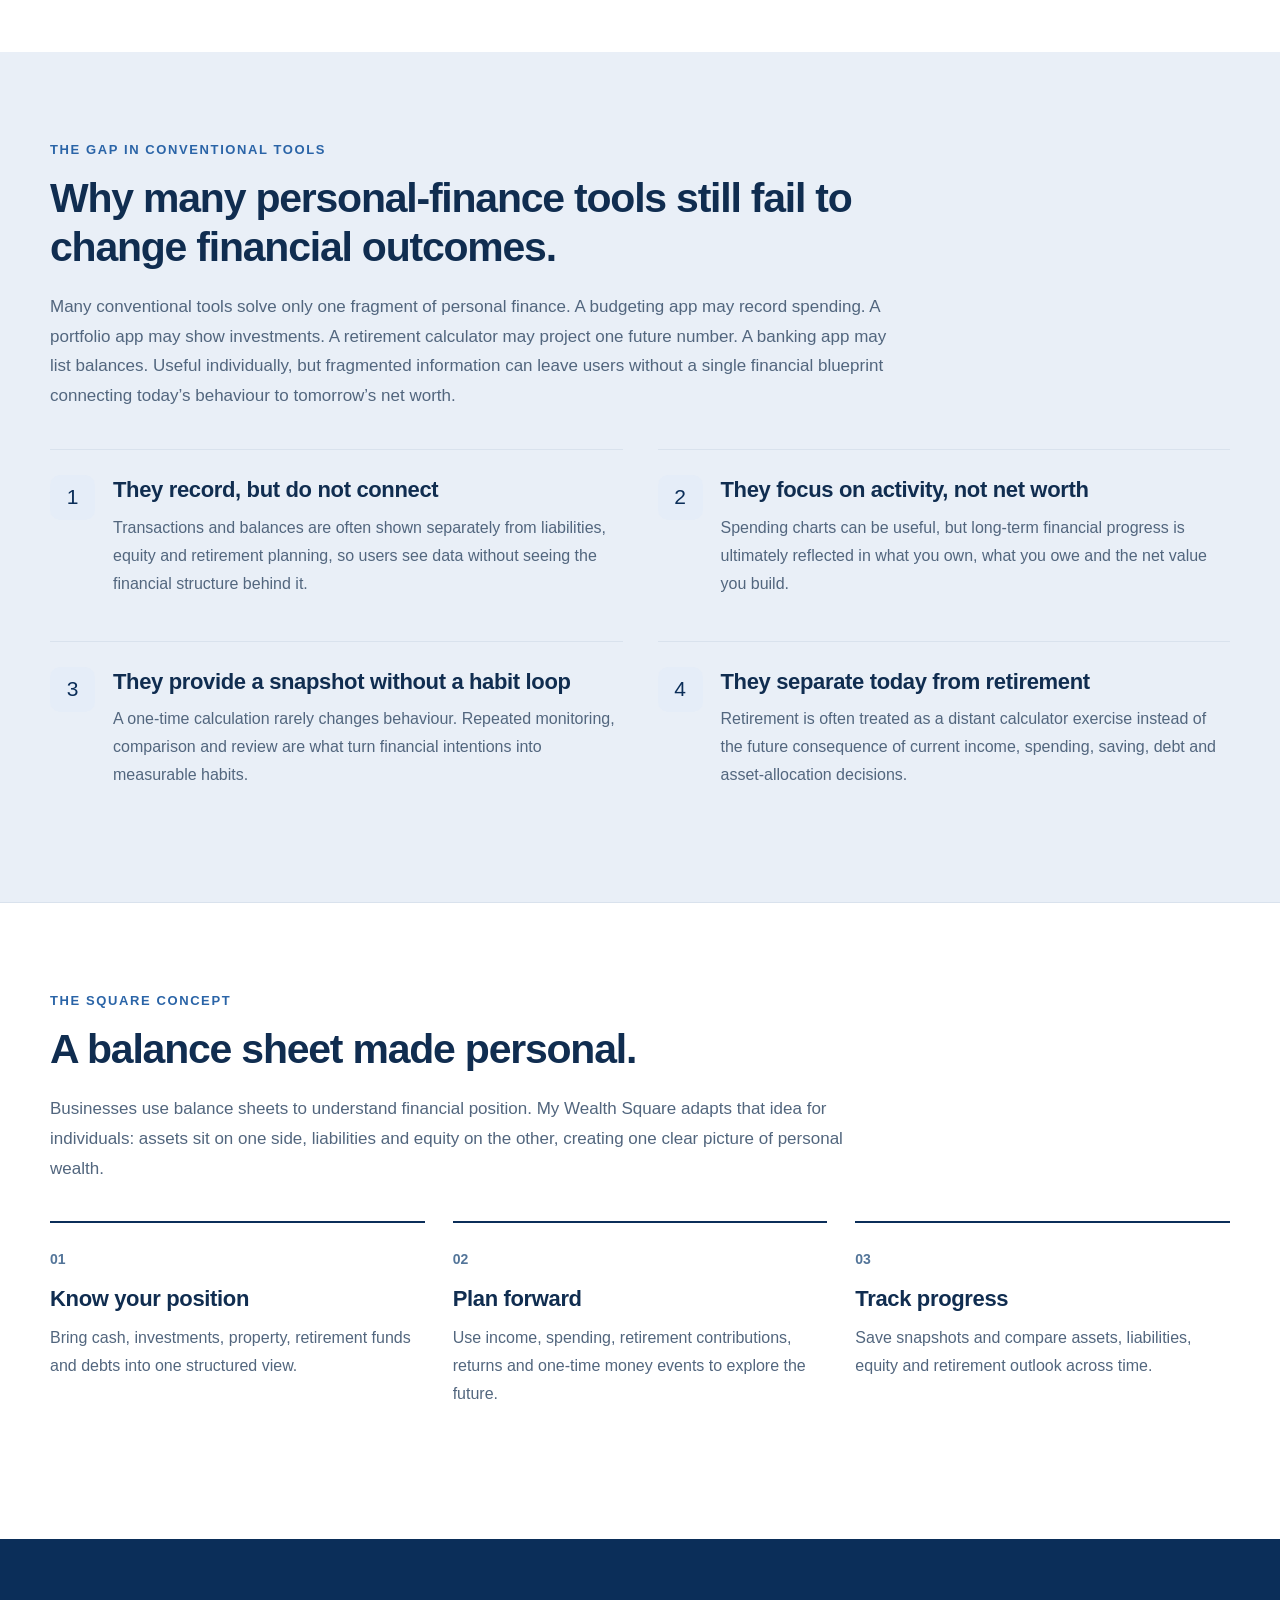
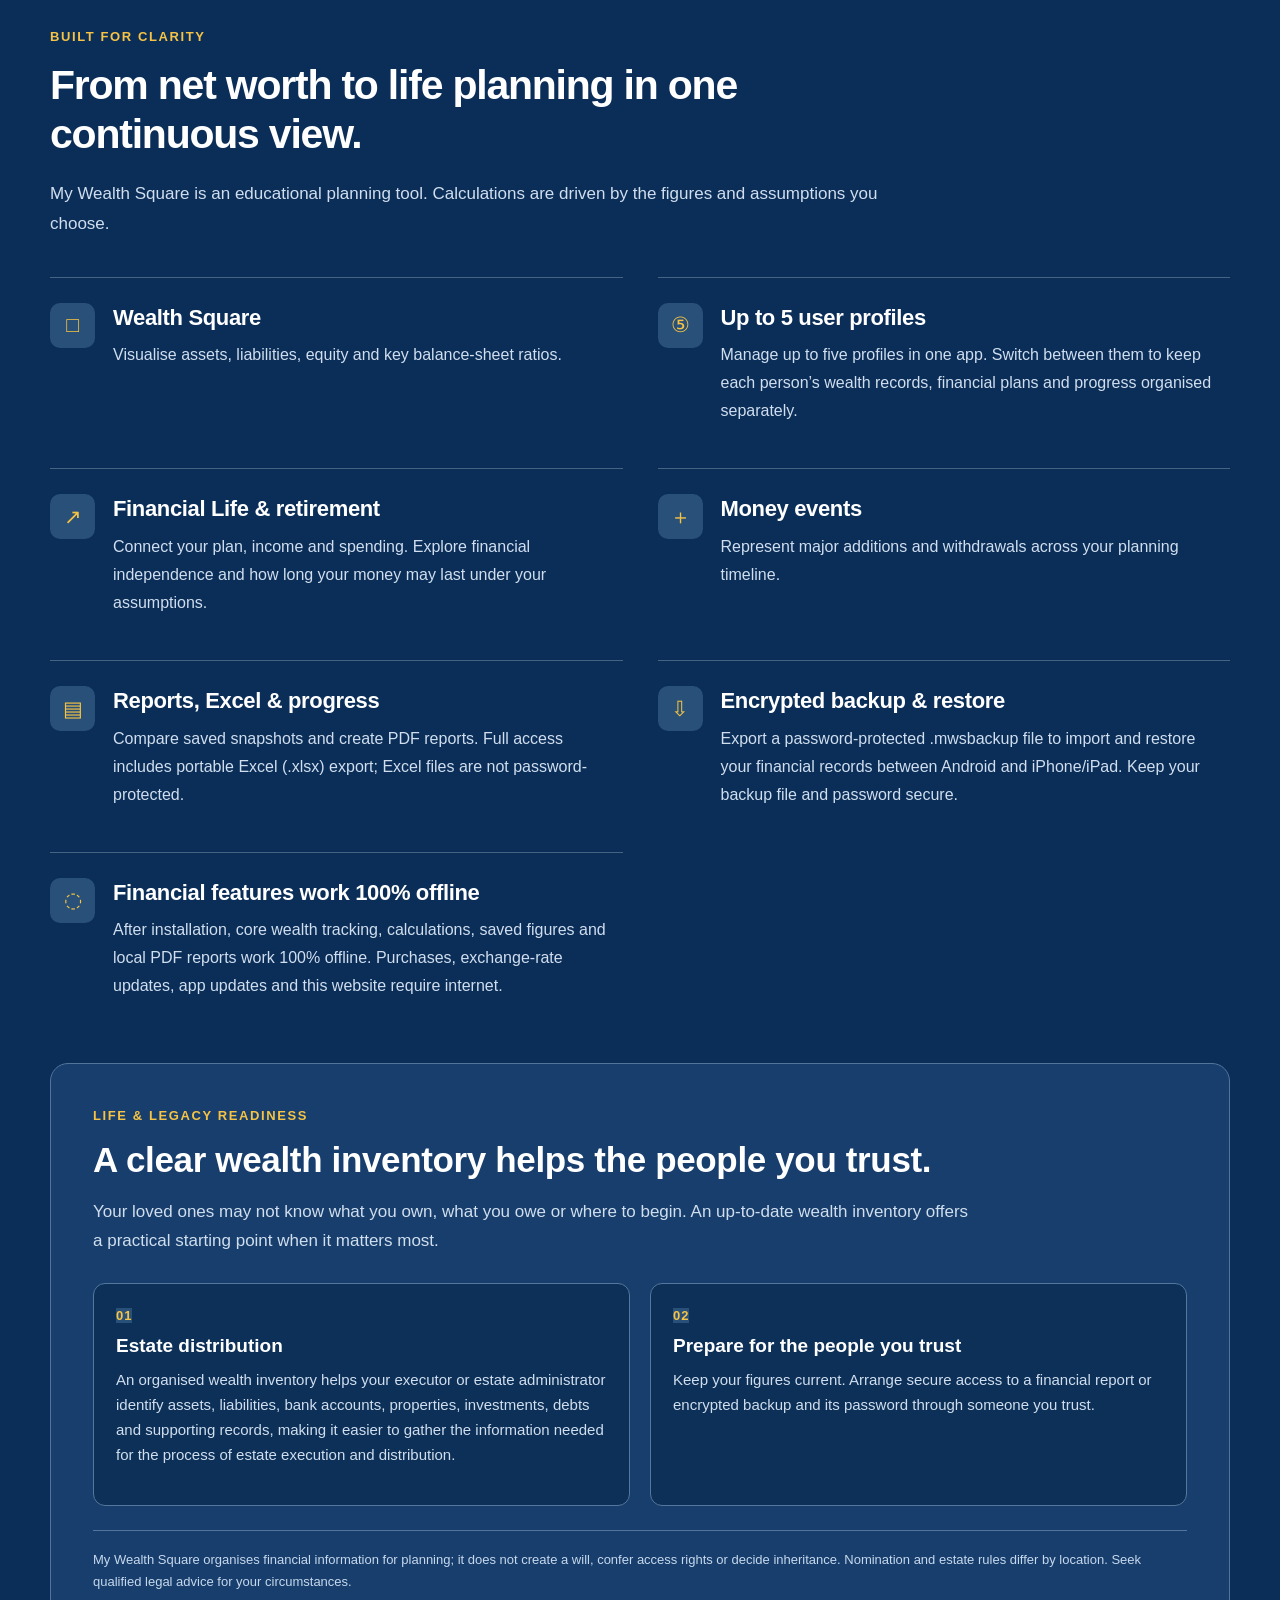
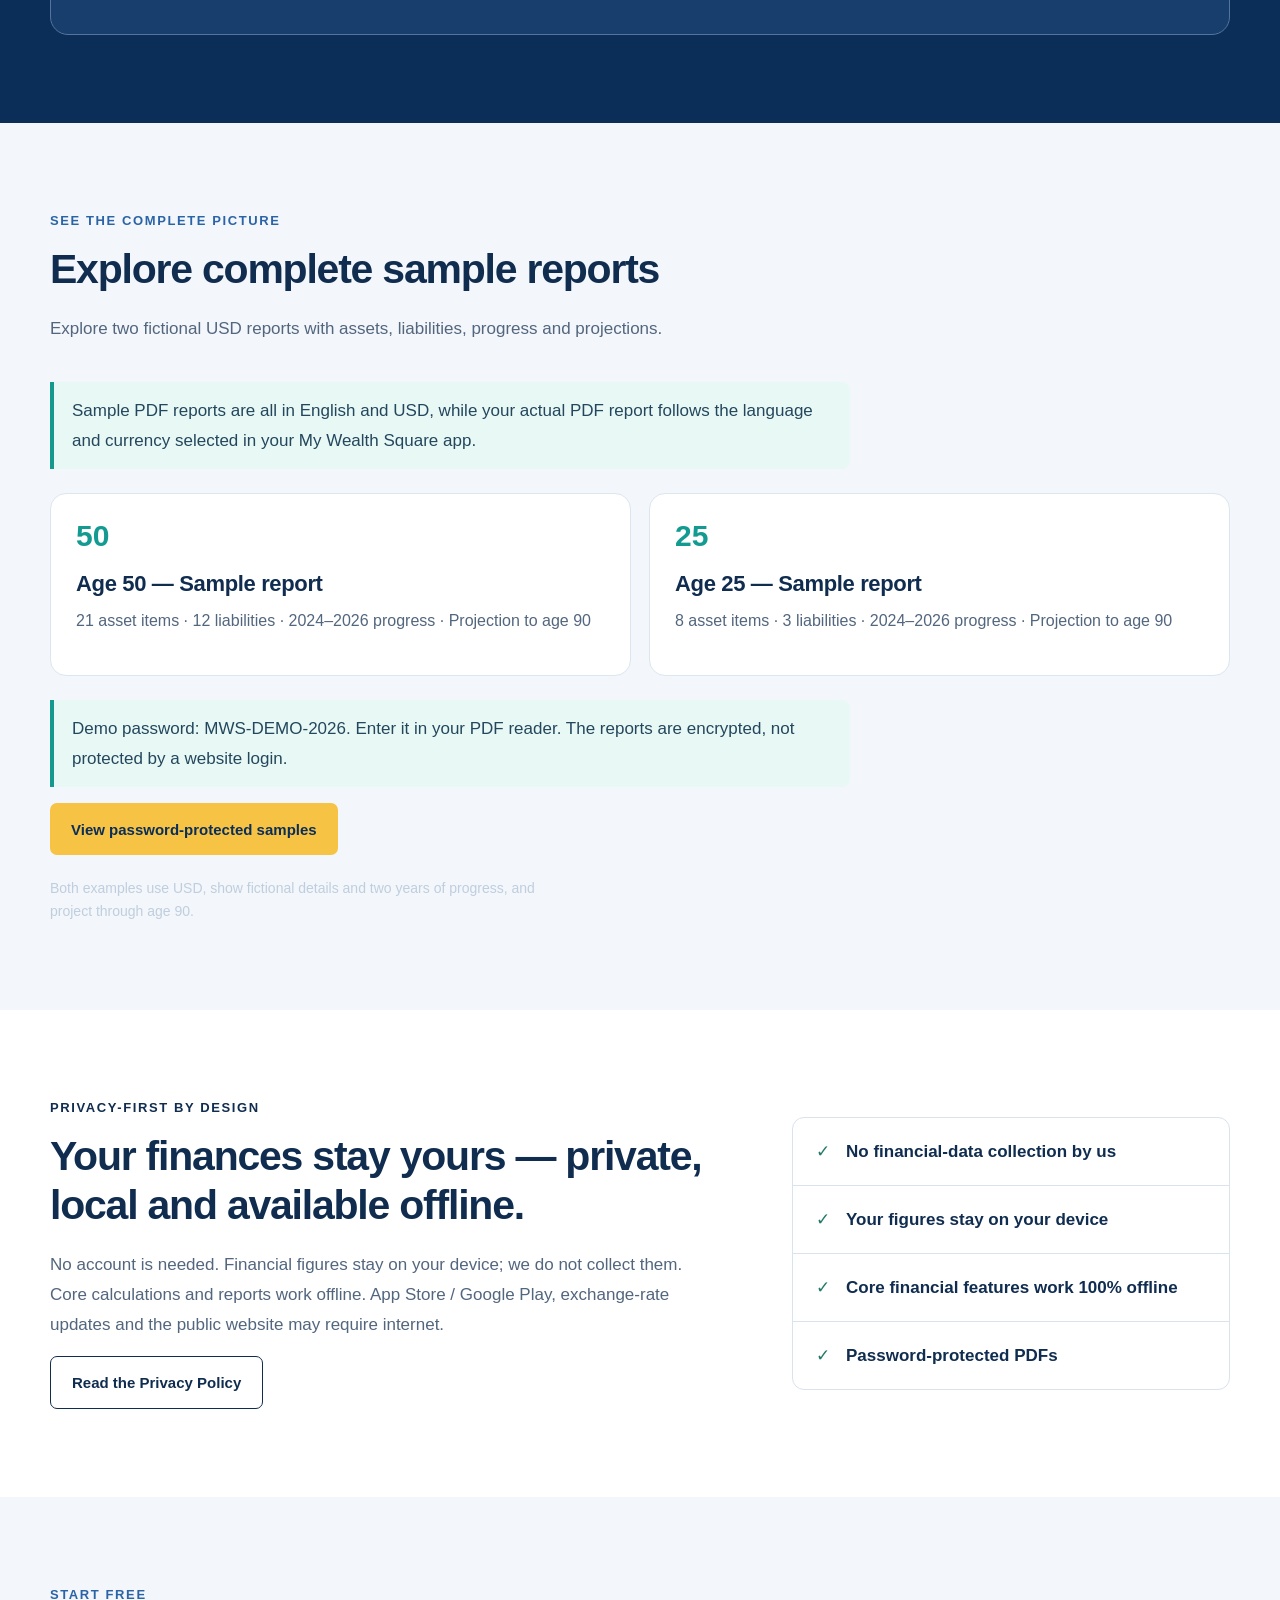
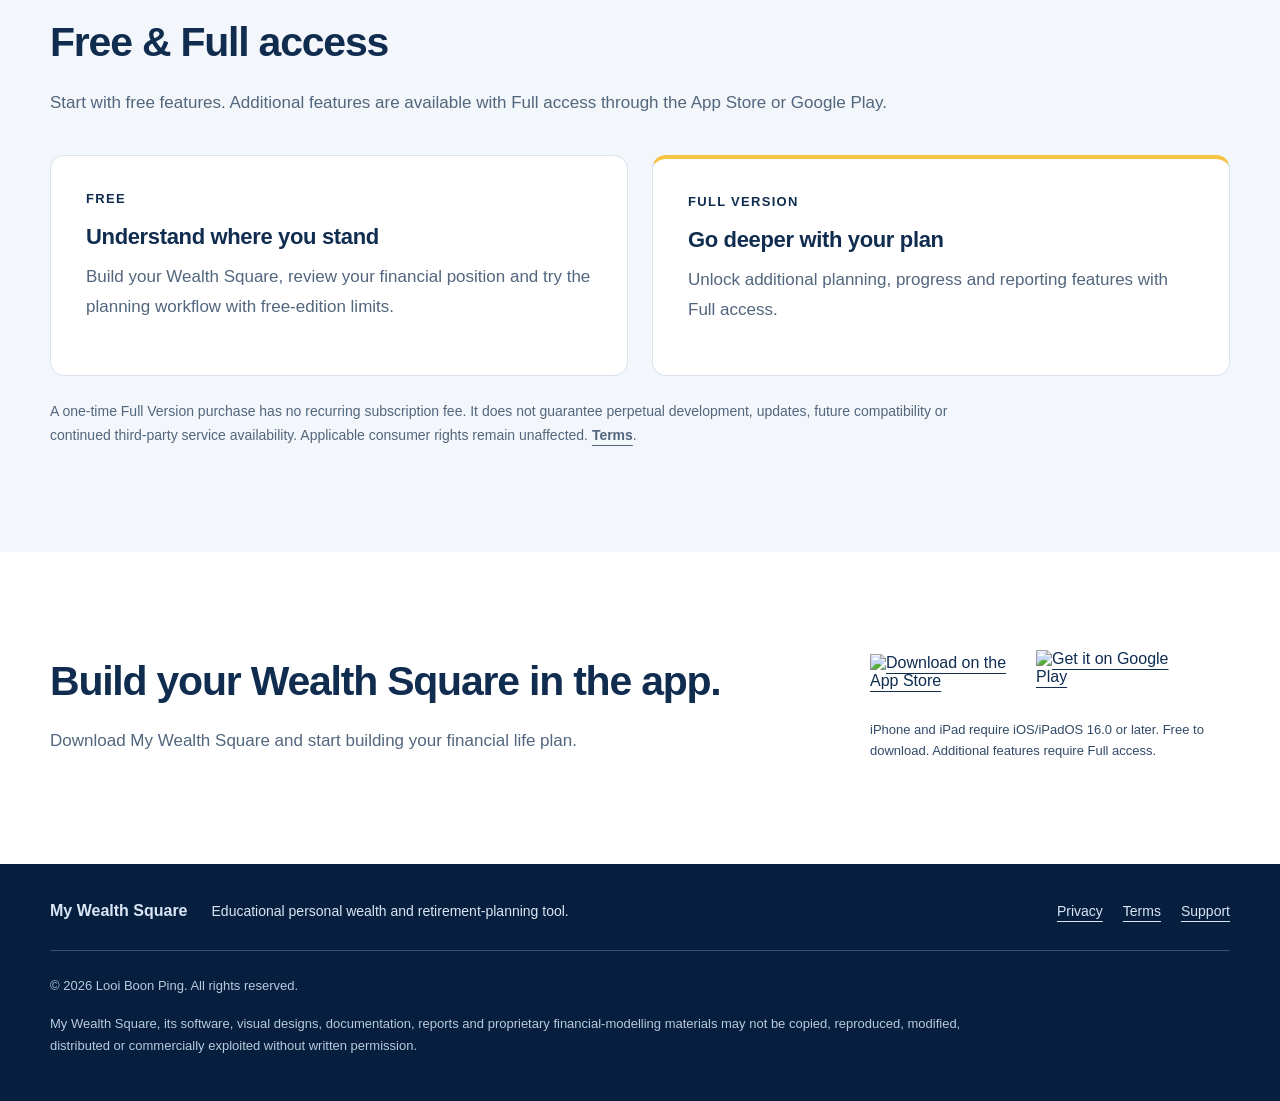
==== commit 13441c05: "Use approved cross-platform encrypted backup and restore website wording" ====
--- a/index.html
+++ b/index.html
@@ -112,7 +112,7 @@
       <article><span>↗</span><div><h3 data-k="f2Title">Retirement planner</h3><p data-k="f2Body">Model pre-retirement accumulation and post-retirement spending.</p></div></article>
       <article><span>＋</span><div><h3 data-k="f3Title">Money events</h3><p data-k="f3Body">Represent major additions and withdrawals across your planning timeline.</p></div></article>
       <article><span>▤</span><div><h3 data-k="f4Title">Reports & progress</h3><p data-k="f4Body">Create reports and keep a clearer record of changes over time.</p></div></article>
-      <article><span>⇩</span><div><h3 data-k="f5Title">Encrypted backup &amp; restore</h3><p data-k="f5Body">Export a password-protected .mwsbackup file to import and restore your financial records between Android and iPhone/iPad. Keep your backup file and password secure.</p></div></article>
+      <article><span>⇩</span><div><h3 data-k="f5Title">Encrypted backup &amp; restore</h3><p data-k="f5Body">Export your financial records securely in a password-protected .mwsbackup file and restore them on Android or iOS. Even better, backups are fully interchangeable between Android and iOS, making it easy to transfer your financial records across platforms.</p></div></article>
       <article><span>◌</span><div><h3 data-k="f6Title">Financial features work 100% offline</h3><p data-k="f6Body">After installation, core wealth tracking, calculations, saved figures and local PDF reports work 100% offline. Purchases, exchange-rate updates, app updates and this website require internet.</p></div></article>
     </div>
 
